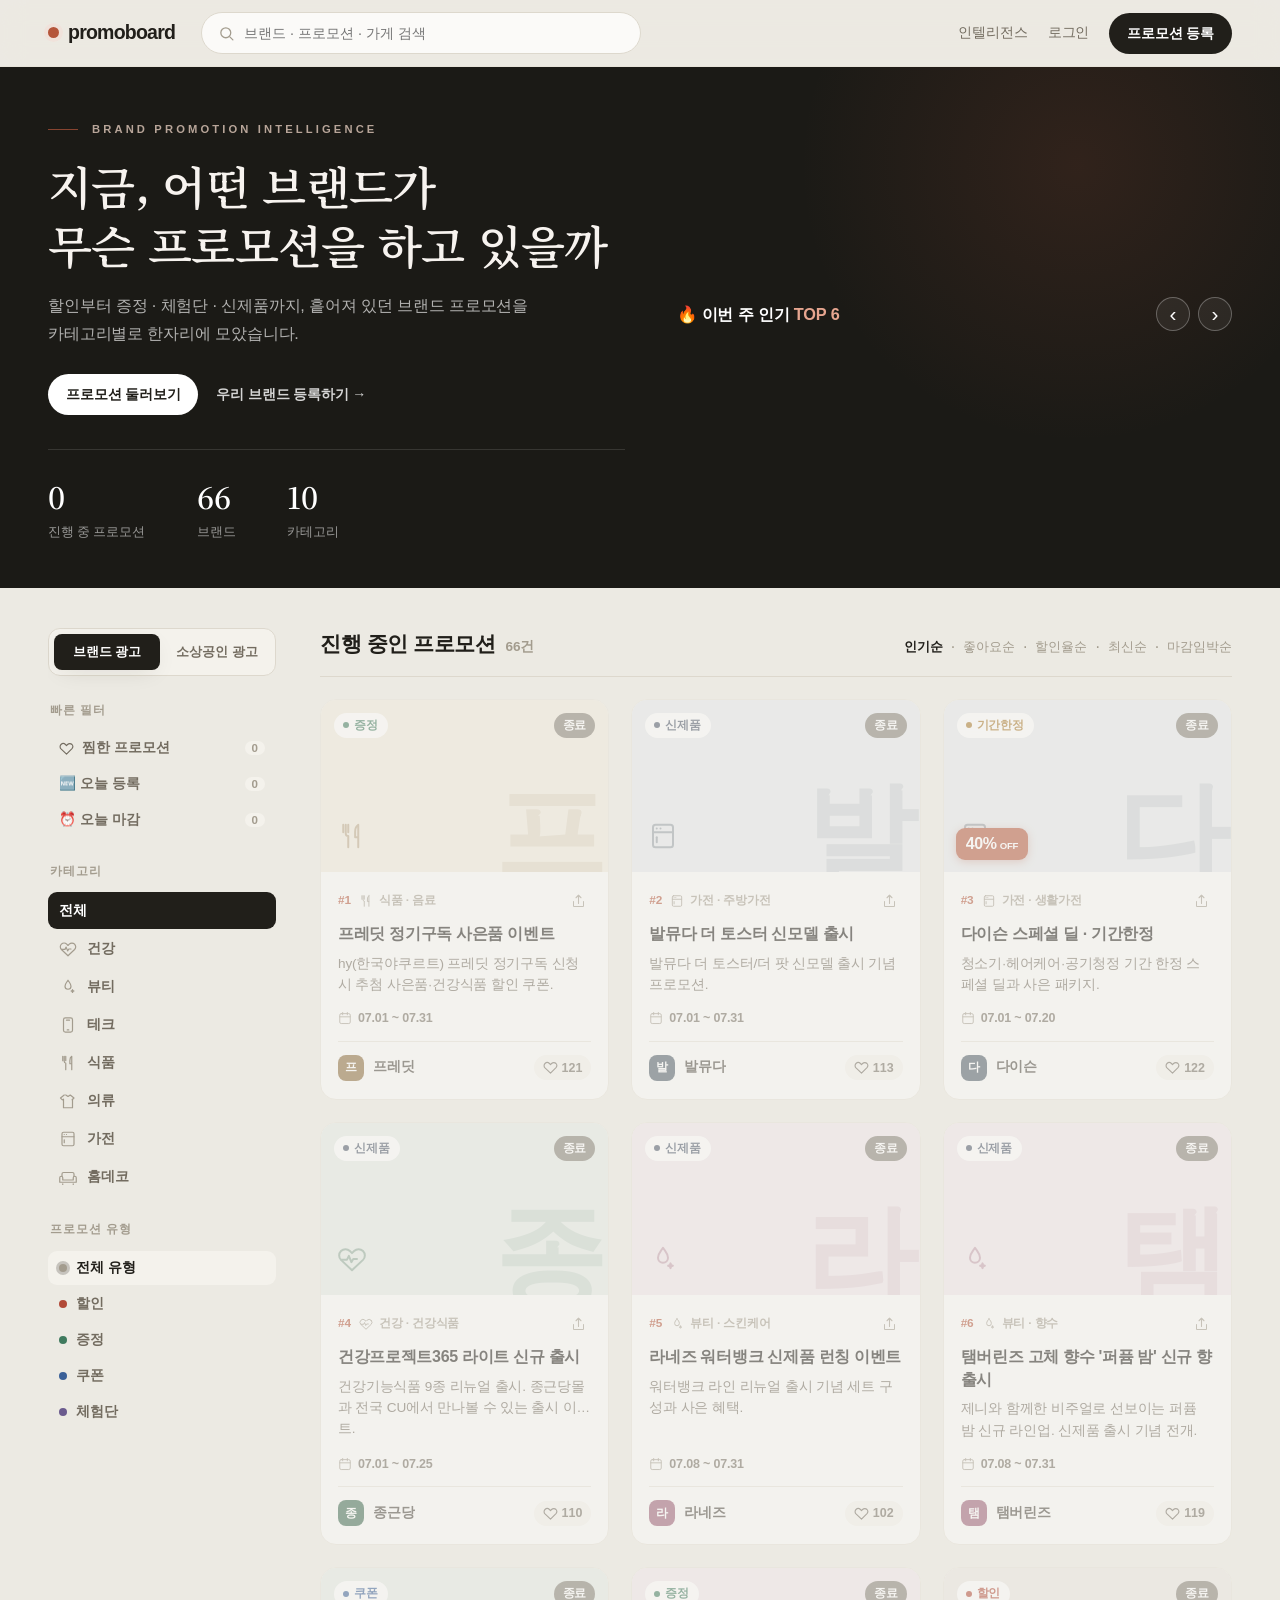
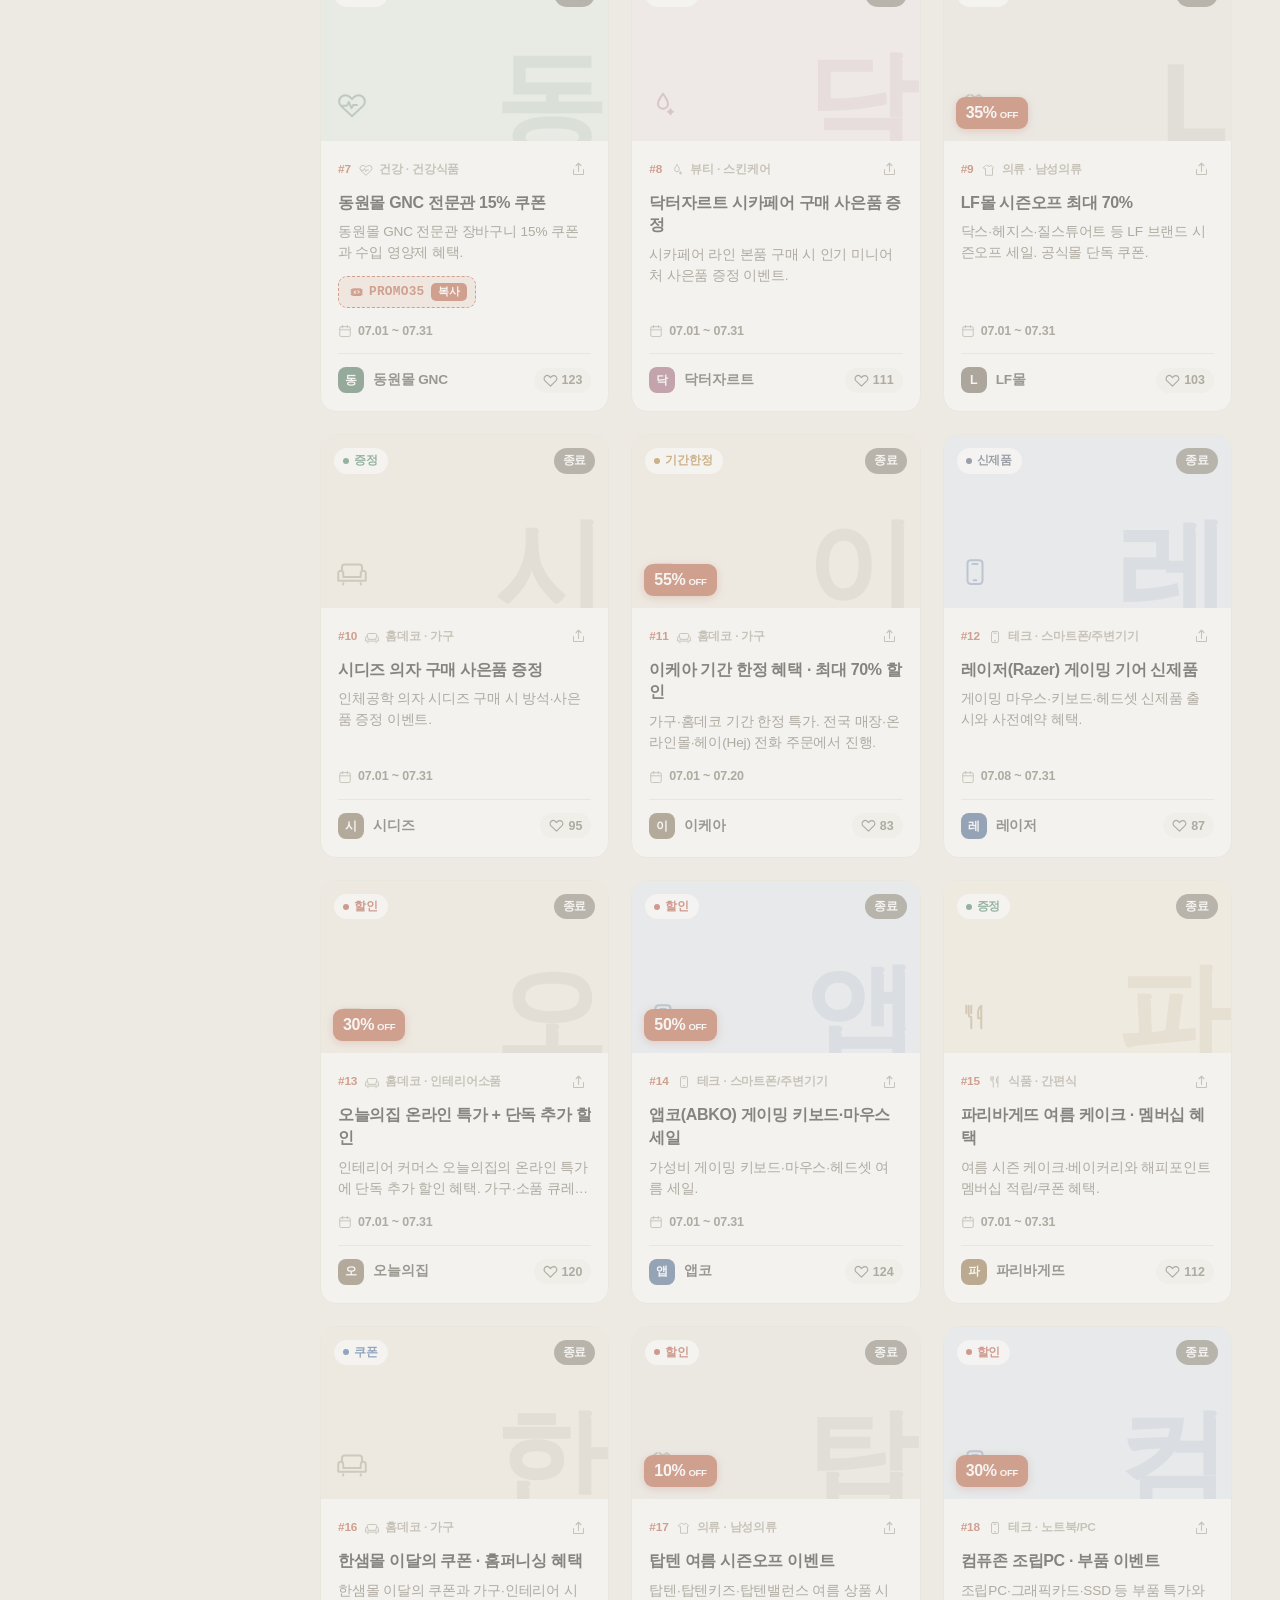
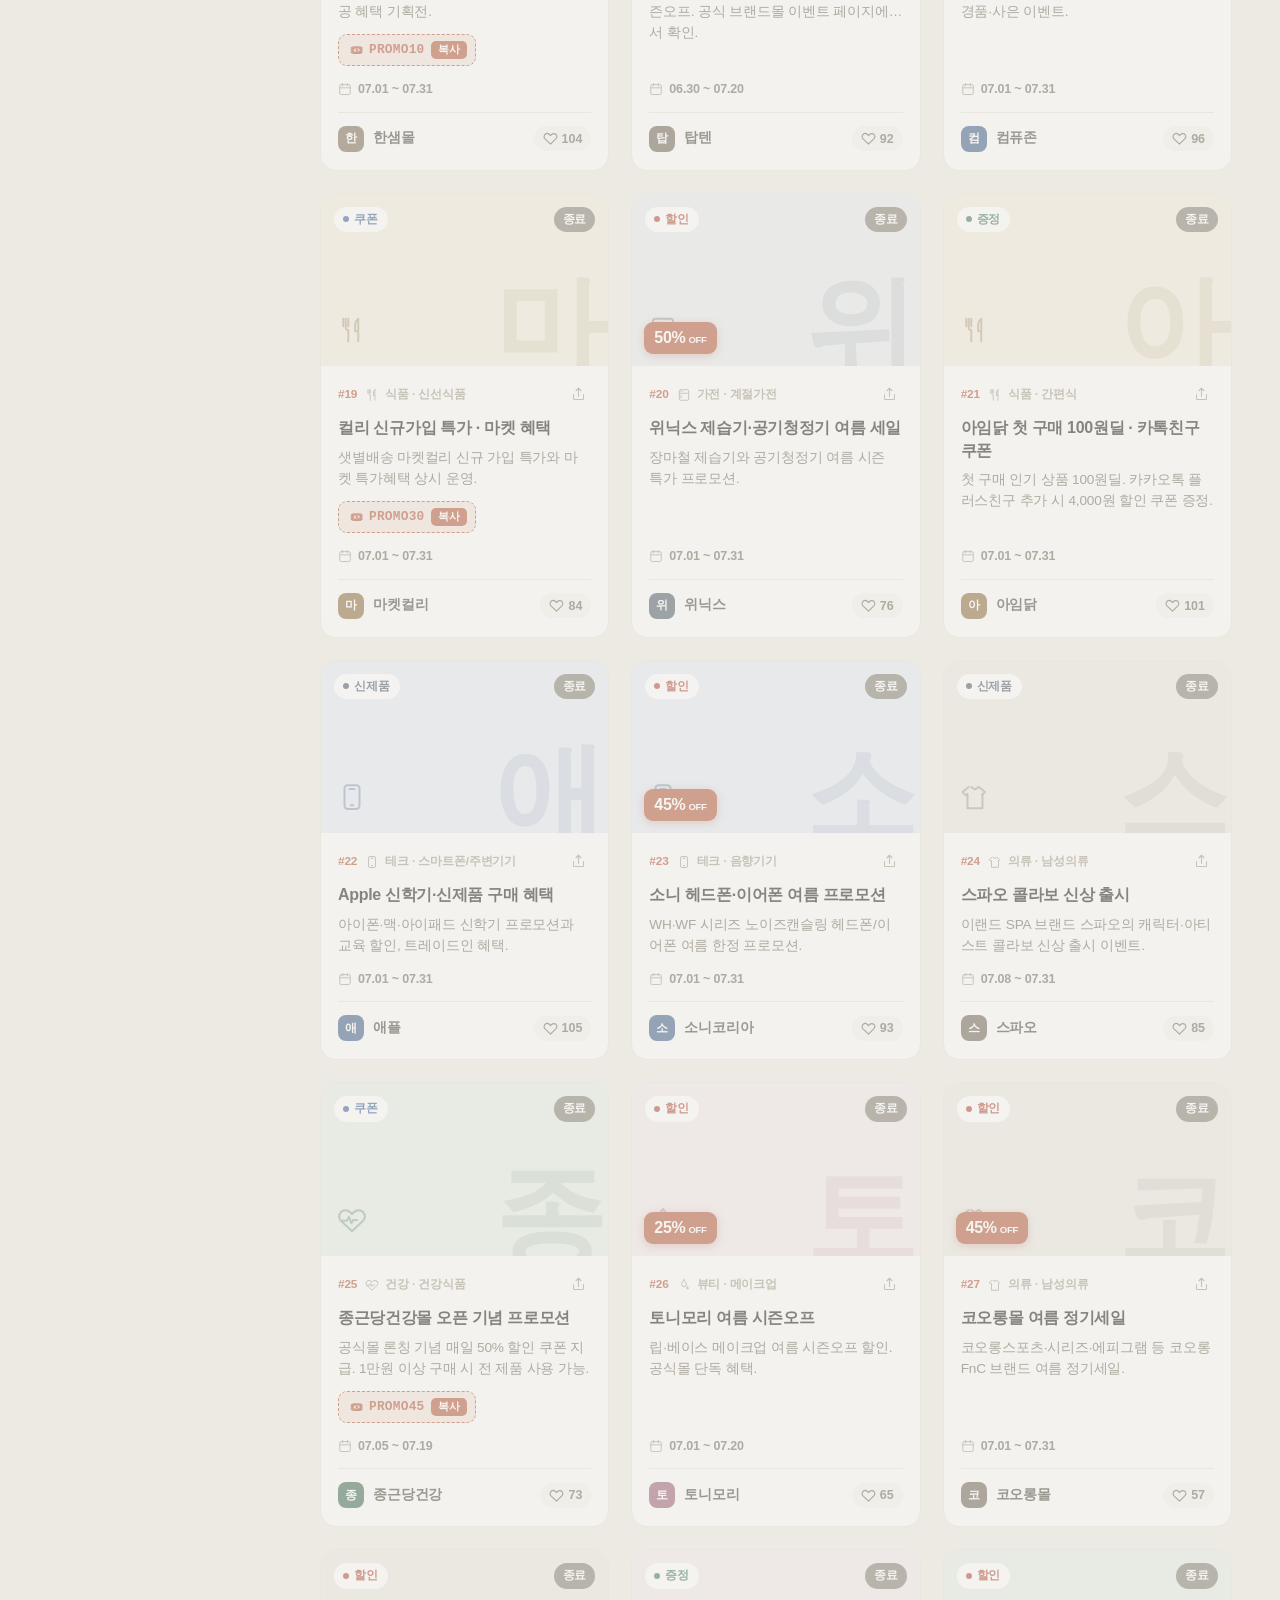
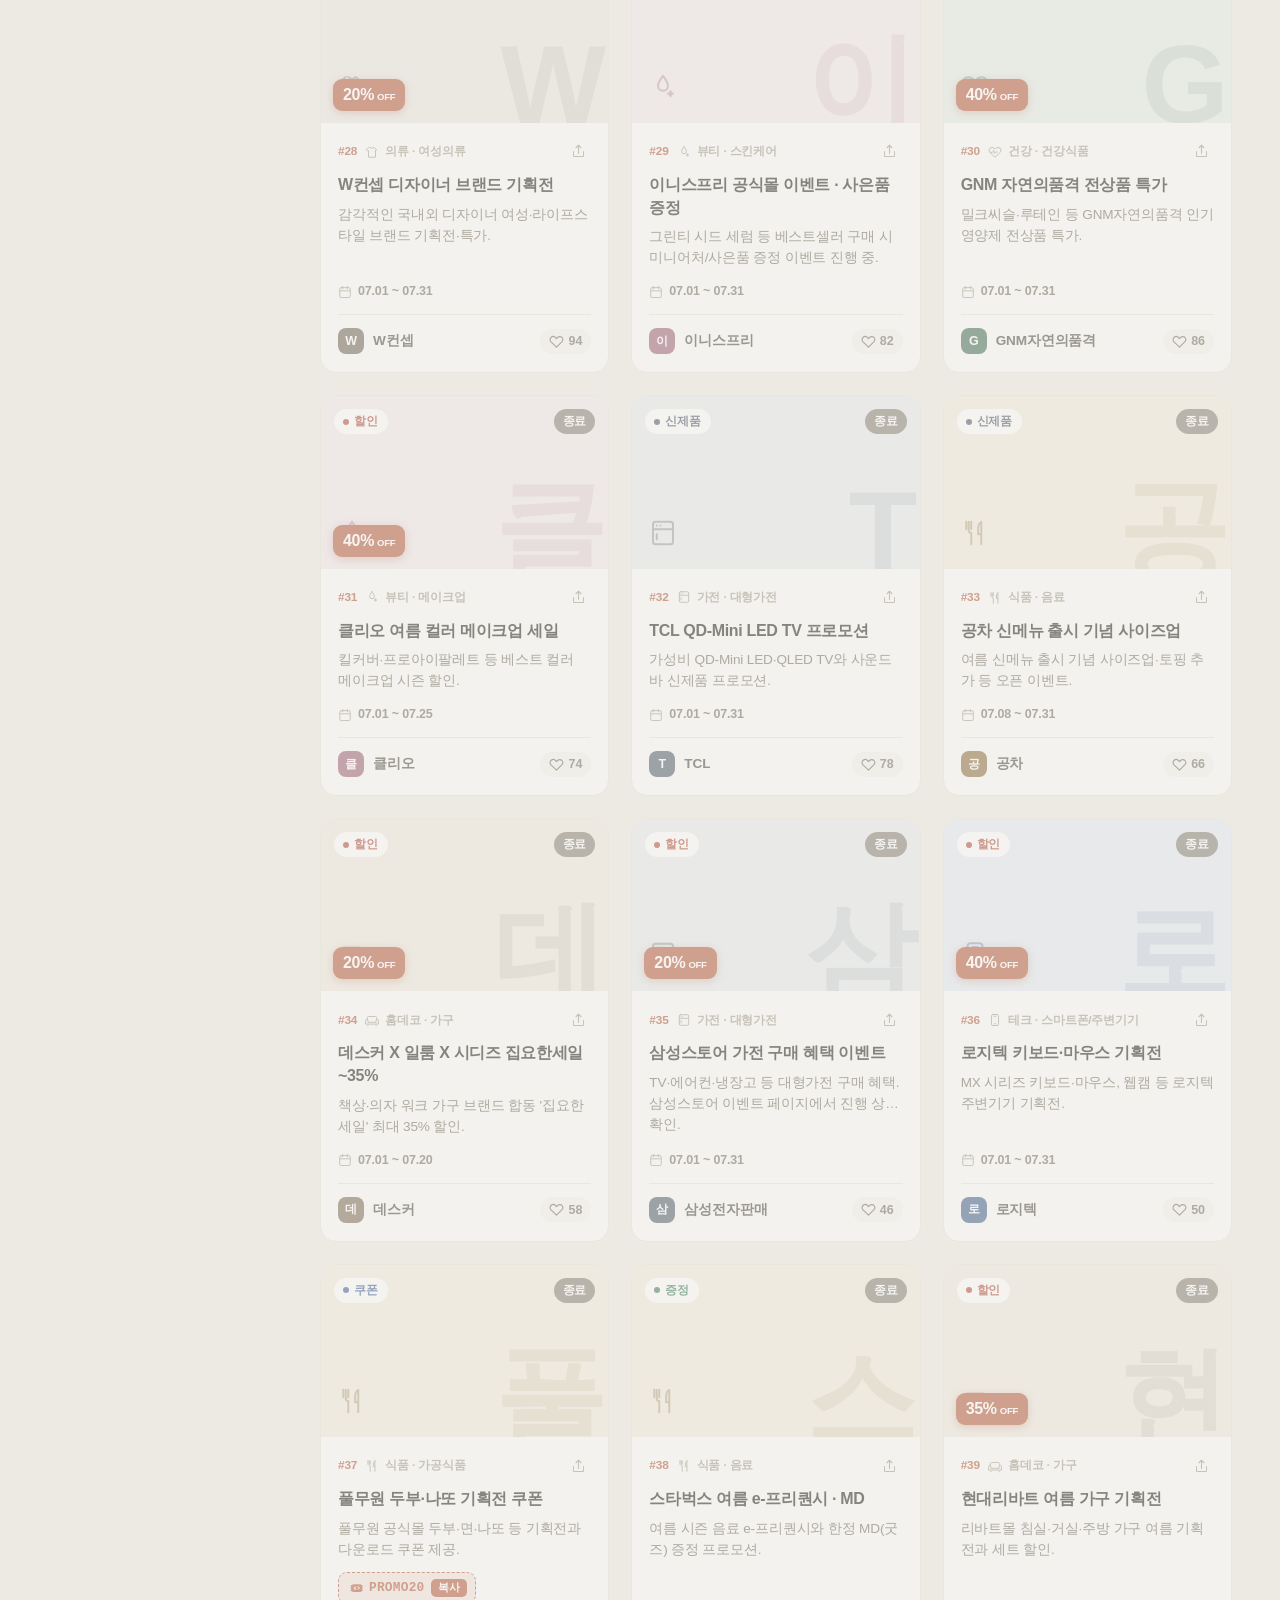
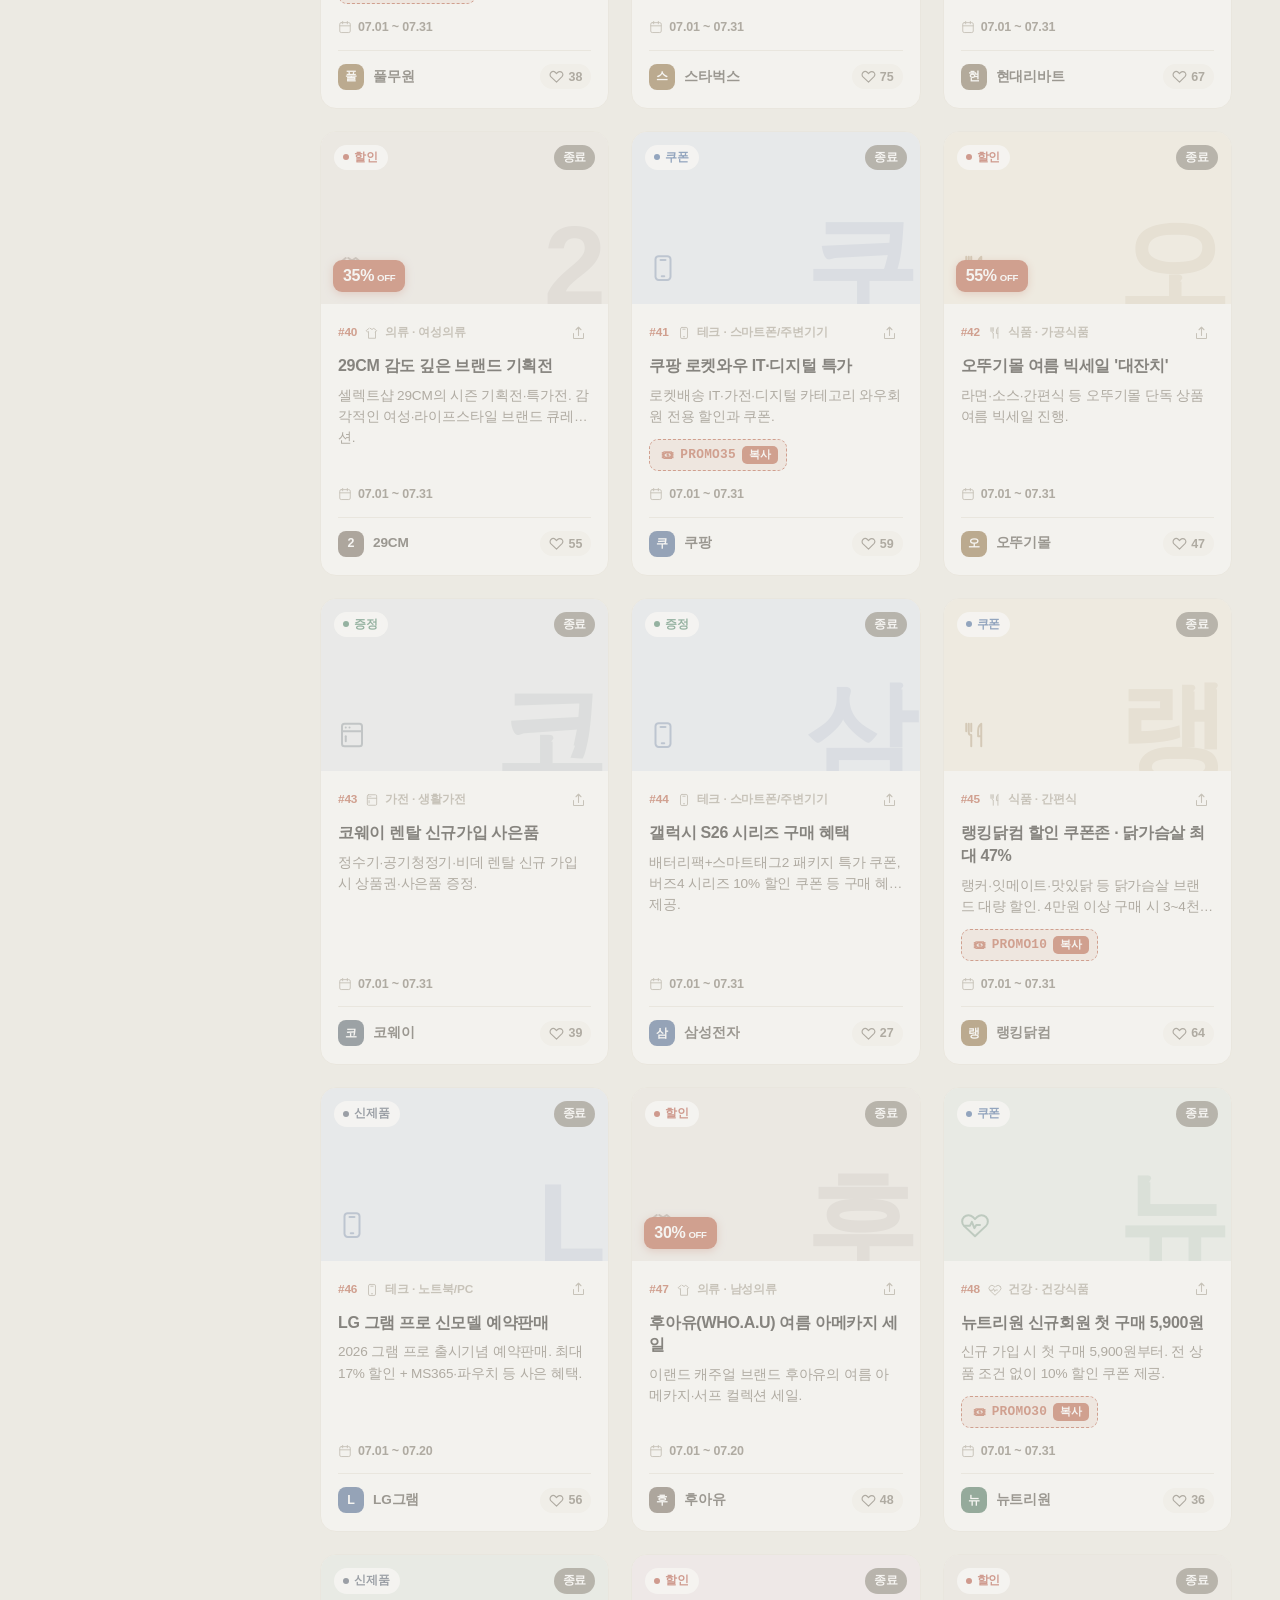
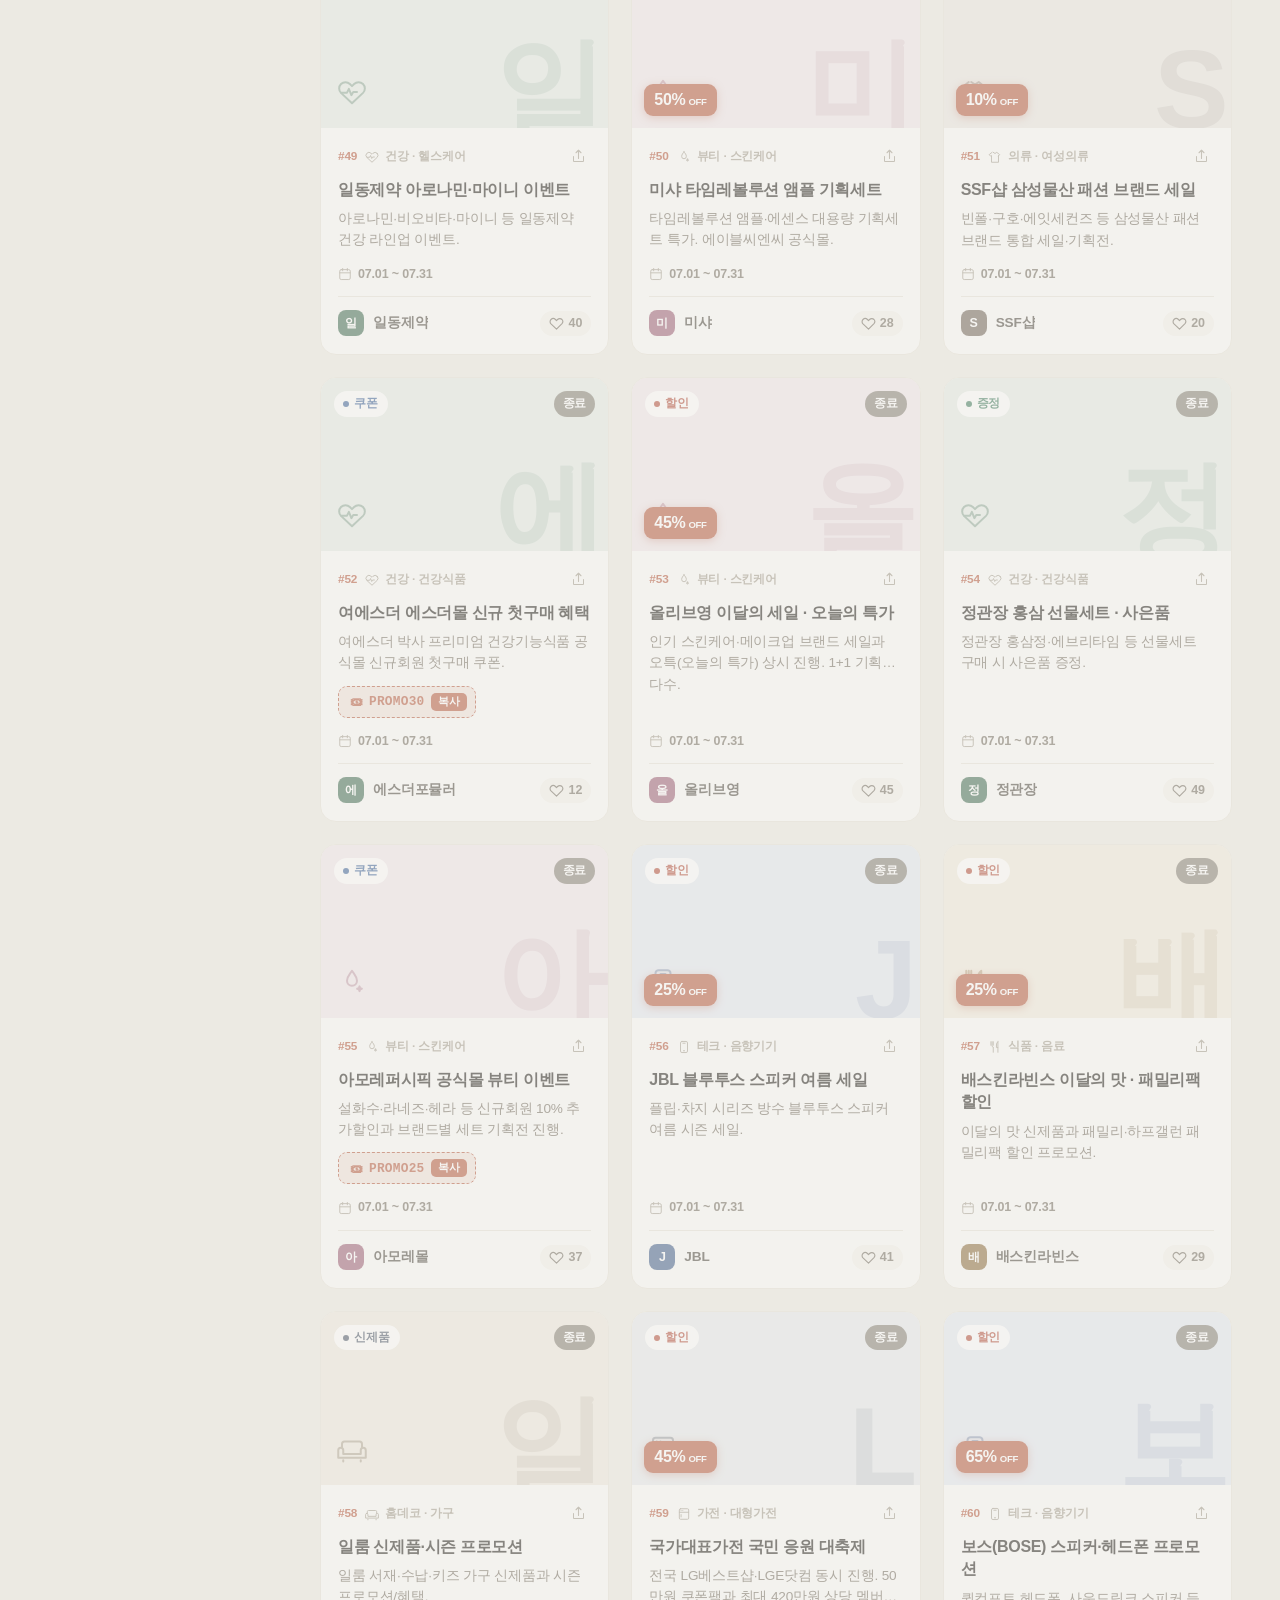
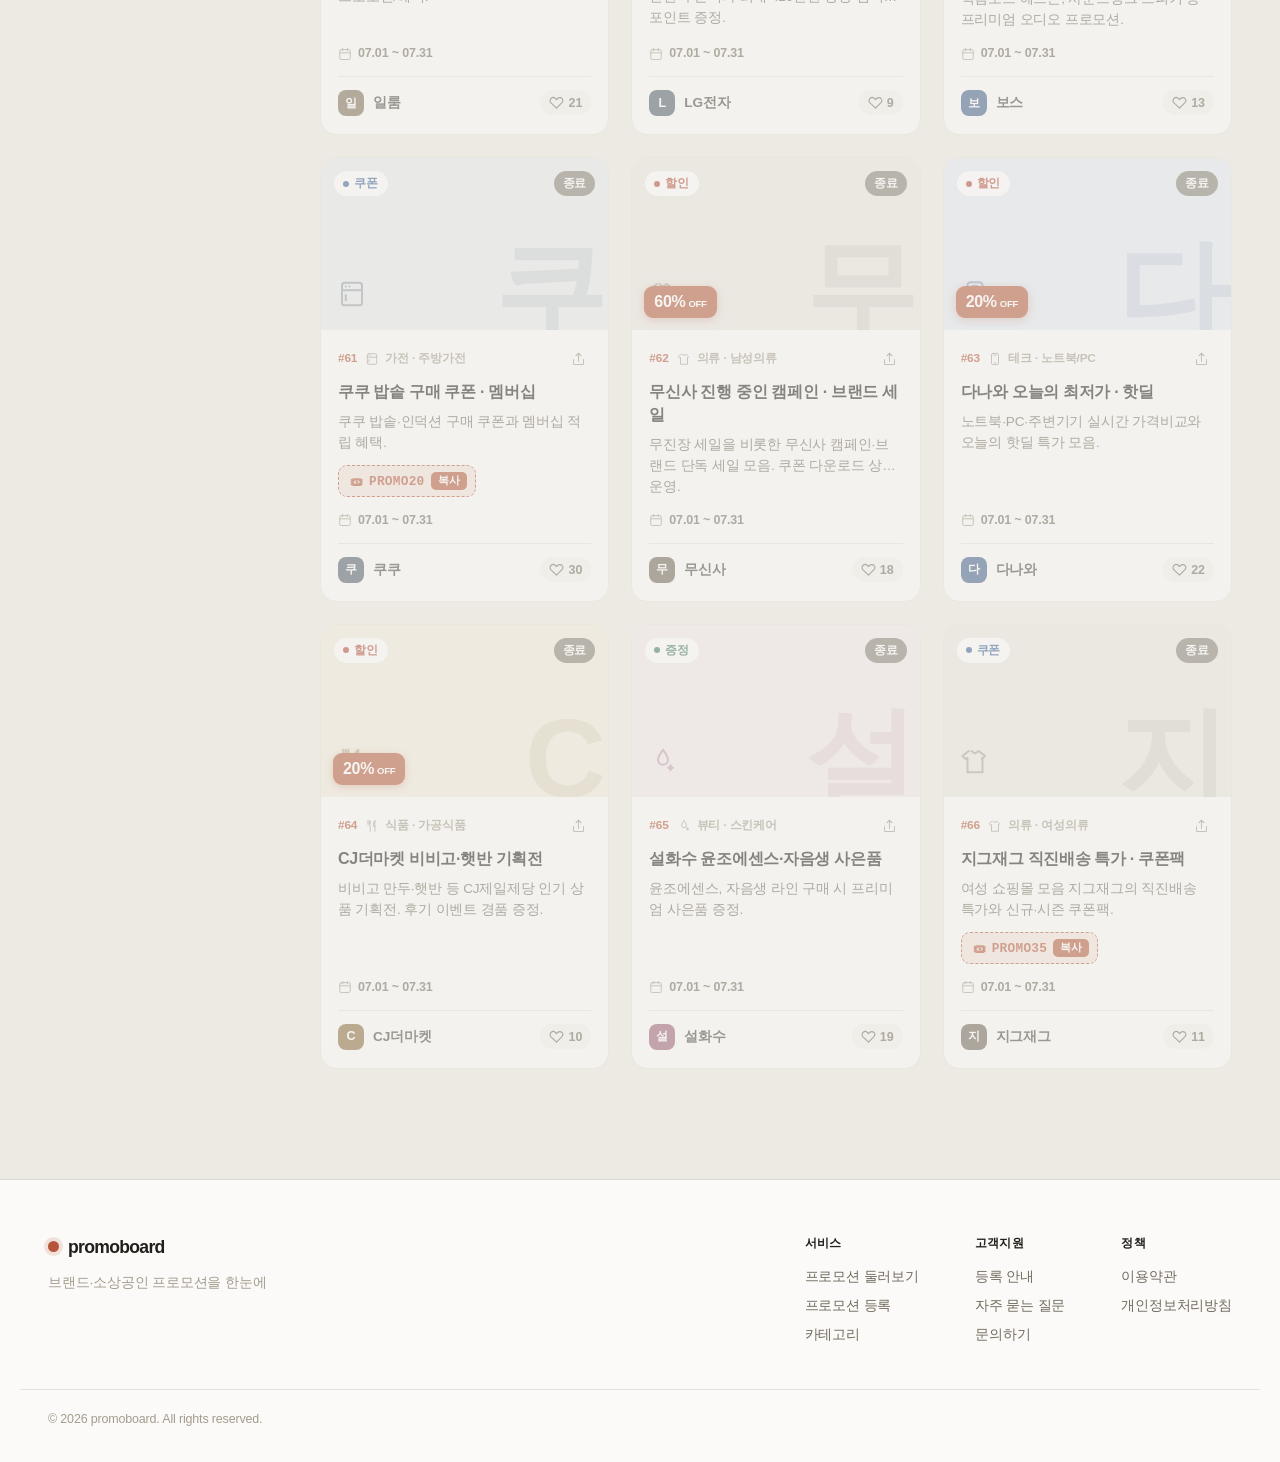
==== index.html @ 12b7cf53 "프로모보드 초기 커밋 + Cloudflare Pages Functions(AI 분석) 연동 Co-Authored-By: Claude Opus 4.8 <noreply@anthropi" ====
<!DOCTYPE html>
<html lang="ko">
<head>
  <meta charset="UTF-8" />
  <meta name="viewport" content="width=device-width, initial-scale=1.0" />
  <title>프로모보드 · 브랜드 프로모션 모아보기</title>
  <meta name="description" content="어느 브랜드가 지금 어떤 프로모션을 하는지 한눈에" />
  <link rel="preconnect" href="https://cdn.jsdelivr.net" />
  <link rel="preconnect" href="https://fonts.googleapis.com" />
  <link rel="preconnect" href="https://fonts.gstatic.com" crossorigin />
  <link
    rel="stylesheet"
    href="https://cdn.jsdelivr.net/gh/orioncactus/pretendard@v1.3.9/dist/web/static/pretendard.min.css"
  />
  <link
    rel="stylesheet"
    href="https://fonts.googleapis.com/css2?family=Noto+Serif+KR:wght@500;600;700&display=swap"
  />
  <link rel="stylesheet" href="css/style.css" />
</head>
<body>
  <!-- ===== 상단 헤더 ===== -->
  <header class="header">
    <div class="header__inner">
      <a href="#" class="logo">
        <span class="logo__dot"></span>promoboard
      </a>

      <div class="search">
        <svg viewBox="0 0 24 24" width="17" height="17" fill="none" stroke="currentColor" stroke-width="1.8" stroke-linecap="round">
          <circle cx="11" cy="11" r="7"></circle><path d="m21 21-4.3-4.3"></path>
        </svg>
        <input type="text" id="searchInput" placeholder="브랜드 · 프로모션 · 가게 검색" />
      </div>

      <nav class="header__nav">
        <a href="report.html" class="header__link">인텔리전스</a>
        <a href="#" class="header__link">로그인</a>
        <a href="register.html" class="btn btn--primary">프로모션 등록</a>
      </nav>
    </div>
  </header>

  <main>
    <!-- ===== 히어로 (딥 잉크 패널) ===== -->
    <section class="hero">
      <div class="hero__inner">
        <div class="hero__text">
          <span class="hero__eyebrow">Brand Promotion Intelligence</span>
          <h1 class="hero__title">지금, 어떤 브랜드가<br />무슨 프로모션을 하고 있을까</h1>
          <p class="hero__sub">할인부터 증정 · 체험단 · 신제품까지, 흩어져 있던 브랜드 프로모션을<br class="hero__br" />카테고리별로 한자리에 모았습니다.</p>
          <div class="hero__actions">
            <a href="#browse" class="btn btn--light">프로모션 둘러보기</a>
            <a href="register.html" class="btn btn--ghost">우리 브랜드 등록하기 →</a>
          </div>
          <div class="hero__stats">
            <div><strong id="statTotal">0</strong><span>진행 중 프로모션</span></div>
            <div><strong id="statBrand">0</strong><span>브랜드</span></div>
            <div><strong id="statCat">10</strong><span>카테고리</span></div>
          </div>
        </div>

        <!-- 인기 TOP 캐러셀 (히어로 내부) -->
        <div class="hero__feature" aria-label="이번 주 인기 프로모션">
          <div class="hero__feature-head">
            <h2 class="hero__feature-title">🔥 이번 주 인기 <span>TOP 6</span></h2>
            <div class="hotroll__nav">
              <button class="hotroll__arrow" id="hotPrev" aria-label="이전">&lsaquo;</button>
              <button class="hotroll__arrow" id="hotNext" aria-label="다음">&rsaquo;</button>
            </div>
          </div>
          <div class="hotroll__viewport" id="hotViewport">
            <div class="hotroll__track" id="hotTrack"><!-- JS 렌더 --></div>
          </div>
          <div class="hotroll__dots" id="hotDots"><!-- JS 렌더 --></div>
        </div>
      </div>
    </section>

    <div class="wrap" id="browse">
      <!-- ===== 좌측 사이드바 (스크롤 고정) ===== -->
      <aside class="sidebar">
        <!-- 광고 유형 세그먼트 -->
        <div class="segment" id="segment">
          <button class="segment__btn is-active" data-type="brand">브랜드 광고</button>
          <button class="segment__btn" data-type="local">소상공인 광고</button>
        </div>

        <!-- 빠른 필터 -->
        <div class="side">
          <span class="side__label">빠른 필터</span>
          <div class="quicks" id="quickbar"><!-- JS 렌더 --></div>
        </div>

        <!-- 카테고리 (대분류 + 인라인 중분류) -->
        <div class="side">
          <span class="side__label">카테고리</span>
          <nav class="nav" id="navbar"><!-- JS 렌더 --></nav>
        </div>

        <!-- 프로모션 유형 -->
        <div class="side">
          <span class="side__label">프로모션 유형</span>
          <div class="ptypes" id="typebar"><!-- JS 렌더 --></div>
        </div>
      </aside>

      <!-- ===== 콘텐츠 (프로모션만) ===== -->
      <div class="content">
        <div class="listhead">
          <h2 class="listhead__title" id="listTitle">진행 중인 프로모션</h2>
          <span class="listhead__count" id="listCount"></span>
          <div class="sort" id="sortWrap">
            <button class="sort__btn is-active" data-sort="popular">인기순</button>
            <span class="sort__sep">·</span>
            <button class="sort__btn" data-sort="likes">좋아요순</button>
            <span class="sort__sep">·</span>
            <button class="sort__btn" data-sort="discount">할인율순</button>
            <span class="sort__sep">·</span>
            <button class="sort__btn" data-sort="latest">최신순</button>
            <span class="sort__sep">·</span>
            <button class="sort__btn" data-sort="ending">마감임박순</button>
          </div>
        </div>

        <section class="grid" id="grid"><!-- JS 렌더 --></section>

        <div class="empty" id="empty" hidden>
          <p>해당 조건에 진행 중인 프로모션이 아직 없어요.</p>
          <a href="#" class="btn btn--outline">우리 브랜드 프로모션 등록하기</a>
        </div>
      </div>
    </div>
  </main>

  <!-- ===== 푸터 ===== -->
  <footer class="footer">
    <div class="footer__inner">
      <div class="footer__brand">
        <div class="logo logo--footer"><span class="logo__dot"></span>promoboard</div>
        <p class="footer__desc">브랜드·소상공인 프로모션을 한눈에</p>
      </div>
      <div class="footer__cols">
        <div class="footer__col">
          <h4>서비스</h4>
          <a href="#">프로모션 둘러보기</a>
          <a href="#">프로모션 등록</a>
          <a href="#">카테고리</a>
        </div>
        <div class="footer__col">
          <h4>고객지원</h4>
          <a href="#">등록 안내</a>
          <a href="#">자주 묻는 질문</a>
          <a href="#">문의하기</a>
        </div>
        <div class="footer__col">
          <h4>정책</h4>
          <a href="#">이용약관</a>
          <a href="#">개인정보처리방침</a>
        </div>
      </div>
    </div>
    <div class="footer__copy">© 2026 promoboard. All rights reserved.</div>
  </footer>

  <!-- 토스트 -->
  <div class="toast" id="toast" hidden></div>

  <script src="js/icons.js"></script>
  <script src="data/categories.js"></script>
  <script src="data/promotions.js"></script>
  <script src="js/main.js"></script>
</body>
</html>
---- css/style.css ----
/* =====================================================
   PromoBoard · 디자인 시스템
   무드: 따뜻한 그레이지 뉴트럴 + 딥 잉크 + 뮤트 톤 액센트
   ===================================================== */
:root {
  --canvas: #eceae3;        /* 전체 배경 (순백 X, 따뜻한 그레이지) */
  --surface: #fbfaf8;       /* 카드 표면 */
  --surface-2: #f4f2ec;     /* 옅은 표면 */
  --dark: #1b1a16;          /* 히어로/다크 패널 */
  --ink: #211f1a;           /* 본문 텍스트 */
  --ink-2: #4a463e;         /* 보조 헤딩 */
  --muted: #736c60;         /* 보조 텍스트 */
  --faint: #a39c8e;         /* 흐린 텍스트 */
  --line: #ddd8cd;          /* 경계선 */
  --line-2: #e7e3d9;        /* 옅은 경계선 */
  --accent: #b5563b;        /* 액센트 (뮤트 테라코타) */
  --accent-soft: #f0e2db;
  --radius: 16px;
  --radius-sm: 10px;
  --header-h: 66px;
  --shadow: 0 6px 24px -8px rgba(40, 34, 22, 0.14);
  --shadow-lg: 0 18px 48px -14px rgba(40, 34, 22, 0.22);
  font-size: 16px;
}

* { margin: 0; padding: 0; box-sizing: border-box; }

body {
  font-family: "Pretendard Variable", Pretendard, -apple-system,
    BlinkMacSystemFont, "Segoe UI", "Malgun Gothic", sans-serif;
  color: var(--ink);
  background: var(--canvas);
  line-height: 1.5;
  letter-spacing: -0.01em;
  -webkit-font-smoothing: antialiased;
  text-rendering: optimizeLegibility;
}
a { text-decoration: none; color: inherit; }
button { font-family: inherit; cursor: pointer; border: none; background: none; color: inherit; }
.ic { flex-shrink: 0; }

/* ================= 버튼 ================= */
.btn {
  display: inline-flex;
  align-items: center;
  justify-content: center;
  gap: 6px;
  padding: 10px 18px;
  border-radius: 999px;
  font-size: 0.875rem;
  font-weight: 600;
  transition: all 0.18s ease;
  white-space: nowrap;
}
.btn--primary { background: var(--ink); color: #fff; }
.btn--primary:hover { background: #000; transform: translateY(-1px); }
.btn--light { background: #fff; color: var(--ink); }
.btn--light:hover { background: #f0efec; }
.btn--ghost { color: rgba(255, 255, 255, 0.82); padding-left: 4px; padding-right: 4px; }
.btn--ghost:hover { color: #fff; }
.btn--outline { border: 1.5px solid var(--ink); color: var(--ink); background: transparent; }
.btn--outline:hover { background: var(--ink); color: #fff; }

/* ================= 헤더 ================= */
.header {
  position: sticky;
  top: 0;
  z-index: 100;
  background: rgba(236, 234, 227, 0.82);
  backdrop-filter: saturate(180%) blur(12px);
  border-bottom: 1px solid var(--line-2);
}
.header__inner {
  max-width: 1240px;
  margin: 0 auto;
  height: var(--header-h);
  padding: 0 28px;
  display: flex;
  align-items: center;
  gap: 26px;
}
.logo {
  display: flex;
  align-items: center;
  gap: 9px;
  font-size: 1.22rem;
  font-weight: 800;
  letter-spacing: -0.04em;
  flex-shrink: 0;
}
.logo__dot {
  width: 11px;
  height: 11px;
  border-radius: 50%;
  background: var(--accent);
  box-shadow: 0 0 0 4px var(--accent-soft);
}
.search {
  flex: 1;
  max-width: 440px;
  display: flex;
  align-items: center;
  gap: 9px;
  background: var(--surface);
  border: 1px solid var(--line);
  border-radius: 999px;
  padding: 0 16px;
  height: 42px;
  color: var(--faint);
  transition: all 0.18s;
}
.search:focus-within { border-color: var(--ink); color: var(--ink-2); }
.search input {
  flex: 1;
  border: none;
  outline: none;
  background: none;
  font-size: 0.9rem;
  color: var(--ink);
}
.header__nav { display: flex; align-items: center; gap: 20px; margin-left: auto; }
.header__link { font-size: 0.9rem; font-weight: 500; color: var(--muted); }
.header__link:hover { color: var(--ink); }

/* ================= 히어로 (다크 패널) ================= */
.hero {
  background: var(--dark);
  color: #fff;
  position: relative;
  overflow: hidden;
}
.hero::before {
  content: "";
  position: absolute;
  top: -35%;
  right: -6%;
  width: 560px;
  height: 560px;
  border-radius: 50%;
  background: radial-gradient(circle, rgba(181, 86, 59, 0.14), transparent 70%);
}
.hero__inner {
  max-width: 1240px;
  margin: 0 auto;
  padding: 46px 28px 46px;
  position: relative;
  display: grid;
  grid-template-columns: 1.02fr 0.98fr;
  gap: 52px;
  align-items: center;
}
.hero__feature { position: relative; min-width: 0; }
.hero__feature-head { display: flex; align-items: center; justify-content: space-between; margin-bottom: 13px; }
.hero__feature-title { font-size: 1.02rem; font-weight: 800; color: #fff; letter-spacing: -0.01em; }
.hero__feature-title span { color: #e6a58f; }
.hero__eyebrow {
  display: inline-flex;
  align-items: center;
  gap: 14px;
  font-size: 0.7rem;
  font-weight: 600;
  letter-spacing: 0.28em;
  text-transform: uppercase;
  color: #b8a599;
  margin-bottom: 18px;
}
.hero__eyebrow::before {
  content: "";
  width: 30px;
  height: 1px;
  background: rgba(181, 86, 59, 0.7);
}
.hero__title {
  font-family: "Noto Serif KR", "Nanum Myeongjo", serif;
  font-size: 2.85rem;
  font-weight: 600;
  line-height: 1.3;
  letter-spacing: -0.015em;
  color: #f7f3ef;
}
.hero__sub {
  margin: 18px 0 26px;
  font-size: 1.02rem;
  line-height: 1.7;
  color: rgba(255, 255, 255, 0.66);
  max-width: 560px;
}
.hero__actions { display: flex; align-items: center; gap: 14px; }
.hero__stats {
  display: flex;
  gap: 52px;
  margin-top: 34px;
  padding-top: 24px;
  border-top: 1px solid rgba(255, 255, 255, 0.12);
}
.hero__stats strong {
  display: block;
  font-family: "Noto Serif KR", serif;
  font-size: 1.85rem;
  font-weight: 600;
  letter-spacing: -0.01em;
}
.hero__stats span { font-size: 0.82rem; color: rgba(255, 255, 255, 0.55); margin-top: 4px; display: block; }

/* ================= 컨테이너 (2단: 사이드바 + 콘텐츠) ================= */
.wrap {
  max-width: 1240px;
  margin: 0 auto;
  padding: 40px 28px 80px;
  display: grid;
  grid-template-columns: 232px 1fr;
  gap: 40px;
  align-items: start;
}

/* ================= 좌측 사이드바 (스크롤 고정) ================= */
.sidebar {
  position: sticky;
  top: calc(var(--header-h) + 22px);
  max-height: calc(100vh - var(--header-h) - 40px);
  overflow-y: auto;
  scrollbar-width: thin;
  padding-right: 4px;
}
.sidebar::-webkit-scrollbar { width: 5px; }
.sidebar::-webkit-scrollbar-thumb { background: var(--line); border-radius: 4px; }

.side { margin-top: 26px; }
.side__label {
  display: block;
  font-size: 0.72rem;
  font-weight: 700;
  letter-spacing: 0.08em;
  color: var(--faint);
  text-transform: uppercase;
  margin-bottom: 12px;
  padding-left: 2px;
}

/* 세그먼트 (브랜드 / 소상공인) */
.segment {
  display: grid;
  grid-template-columns: 1fr 1fr;
  gap: 4px;
  padding: 5px;
  background: var(--surface-2);
  border: 1px solid var(--line);
  border-radius: 12px;
}
.segment__btn {
  padding: 9px 6px;
  border-radius: 8px;
  font-size: 0.82rem;
  font-weight: 600;
  color: var(--muted);
  transition: all 0.2s ease;
}
.segment__btn:hover { color: var(--ink); }
.segment__btn.is-active { background: var(--ink); color: #fff; box-shadow: var(--shadow); }

/* 카테고리 세로 네비 */
.nav { display: flex; flex-direction: column; gap: 1px; }
.nav__item {
  display: flex;
  align-items: center;
  gap: 10px;
  width: 100%;
  padding: 9px 11px;
  border-radius: 9px;
  font-size: 0.9rem;
  font-weight: 600;
  color: var(--muted);
  transition: all 0.15s;
}
.nav__item .ic { color: var(--faint); transition: color 0.15s; }
.nav__item:hover { background: var(--surface-2); color: var(--ink); }
.nav__item:hover .ic { color: var(--ink-2); }
.nav__item.is-active { background: var(--ink); color: #fff; }
.nav__item.is-active .ic { color: #fff; }

/* 중분류 인라인 서브리스트 */
.nav__subs {
  display: flex;
  flex-direction: column;
  gap: 1px;
  margin: 3px 0 6px 15px;
  padding-left: 14px;
  border-left: 1.5px solid var(--line);
}
.subitem {
  text-align: left;
  padding: 6px 10px;
  border-radius: 7px;
  font-size: 0.82rem;
  font-weight: 500;
  color: var(--muted);
  transition: all 0.15s;
}
.subitem:hover { background: var(--surface-2); color: var(--ink); }
.subitem.is-active { color: var(--accent); font-weight: 700; }

/* 프로모션 유형 세로 리스트 */
.ptypes { display: flex; flex-direction: column; gap: 2px; }
.typechip {
  --tc: var(--ink);
  display: flex;
  align-items: center;
  gap: 9px;
  width: 100%;
  text-align: left;
  padding: 8px 11px;
  border-radius: 9px;
  font-size: 0.85rem;
  font-weight: 600;
  color: var(--muted);
  transition: all 0.15s;
}
.typechip::before {
  content: "";
  width: 8px;
  height: 8px;
  border-radius: 50%;
  background: var(--tc);
  flex-shrink: 0;
}
.typechip[data-ptype="all"]::before { background: var(--faint); }
.typechip:hover { background: var(--surface-2); color: var(--ink); }
.typechip.is-active { background: var(--surface-2); color: var(--ink); font-weight: 700; }
.typechip.is-active::before { box-shadow: 0 0 0 3px color-mix(in srgb, var(--tc) 22%, transparent); }

/* ================= 콘텐츠 헤더 ================= */
.content { min-width: 0; }
.listhead {
  display: flex;
  align-items: baseline;
  gap: 10px;
  margin-bottom: 22px;
  padding-bottom: 16px;
  border-bottom: 1px solid var(--line);
}
.listhead__title { font-size: 1.32rem; font-weight: 800; letter-spacing: -0.02em; }
.listhead__count { font-size: 0.85rem; color: var(--faint); font-weight: 600; }
.sort { display: flex; align-items: center; gap: 8px; margin-left: auto; }
.sort__sep { color: var(--faint); }
.sort__btn { font-size: 0.82rem; font-weight: 500; color: var(--faint); }
.sort__btn:hover { color: var(--ink-2); }
.sort__btn.is-active { color: var(--ink); font-weight: 700; }

/* ================= 카드 그리드 ================= */
.grid {
  display: grid;
  grid-template-columns: repeat(auto-fill, minmax(240px, 1fr));
  gap: 22px;
}
.card {
  background: var(--surface);
  border: 1px solid var(--line-2);
  border-radius: var(--radius);
  overflow: hidden;
  display: flex;
  flex-direction: column;
  transition: transform 0.2s ease, box-shadow 0.2s ease, border-color 0.2s ease;
}
.card:hover {
  transform: translateY(-3px);
  box-shadow: var(--shadow-lg);
  border-color: var(--line);
}
.card.is-ended { opacity: 0.5; }

/* 썸네일: 카테고리 톤 배경 + 브랜드 모노그램 */
.card__thumb {
  --tint: #eee;
  --tink: #555;
  aspect-ratio: 5 / 3;
  position: relative;
  background: var(--tint);
  overflow: hidden;
}
.card__mono {
  position: absolute;
  right: 8px;
  bottom: -18px;
  font-size: 7rem;
  font-weight: 800;
  line-height: 1;
  color: var(--tink);
  opacity: 0.16;
  letter-spacing: -0.05em;
  user-select: none;
}
/* 실제 브랜드 이미지 (모노그램 위, 배지 아래)
   배너·로고가 섞여 있어 contain으로 잘림 없이 표시, 배경은 카테고리 톤 */
.card__img {
  position: absolute;
  inset: 0;
  width: 100%;
  height: 100%;
  object-fit: contain;
  padding: 14px;
  z-index: 1;
  background: var(--tint);
}
.card__watermark {
  position: absolute;
  left: 16px;
  bottom: 14px;
  color: var(--tink);
  opacity: 0.5;
}
/* 프로모션 유형 배지 (좌상단) */
.card__ptype {
  position: absolute;
  top: 13px;
  left: 13px;
  z-index: 2;
  display: inline-flex;
  align-items: center;
  gap: 5px;
  background: rgba(255, 255, 255, 0.9);
  backdrop-filter: blur(4px);
  color: var(--pc);
  font-size: 0.72rem;
  font-weight: 700;
  padding: 4px 10px 4px 9px;
  border-radius: 999px;
}
.card__ptype::before {
  content: "";
  width: 6px;
  height: 6px;
  border-radius: 50%;
  background: var(--pc);
}
/* D-day (우상단) */
.card__dday {
  position: absolute;
  top: 13px;
  right: 13px;
  z-index: 2;
  font-size: 0.72rem;
  font-weight: 700;
  padding: 4px 9px;
  border-radius: 999px;
  background: rgba(27, 26, 22, 0.82);
  color: #fff;
  backdrop-filter: blur(4px);
}
.card__dday.is-urgent { background: var(--accent); }
.card__dday.is-ended { background: rgba(115, 108, 96, 0.85); }
.card__dday.is-upcoming { background: rgba(27, 26, 22, 0.5); }

/* 본문 */
.card__body { padding: 16px 17px 18px; display: flex; flex-direction: column; flex: 1; }
.card__eyebrow {
  display: flex;
  align-items: center;
  justify-content: space-between;
  gap: 6px;
  font-size: 0.74rem;
  font-weight: 600;
  color: var(--faint);
  margin-bottom: 9px;
}
.card__cat { display: flex; align-items: center; gap: 6px; min-width: 0; overflow: hidden; white-space: nowrap; }
.card__eyebrow .ic { color: var(--faint); flex-shrink: 0; }
/* 카드 공유·URL복사 버튼 (눈썹 오른쪽) */
.card__share {
  flex-shrink: 0;
  display: inline-flex;
  align-items: center;
  justify-content: center;
  width: 26px;
  height: 26px;
  border-radius: 8px;
  color: var(--faint);
  transition: all 0.15s;
}
.card__share:hover { color: var(--accent); background: var(--accent-soft); }
.card__title {
  font-size: 1rem;
  font-weight: 700;
  color: var(--ink);
  line-height: 1.42;
  letter-spacing: -0.02em;
  display: -webkit-box;
  -webkit-line-clamp: 2;
  -webkit-box-orient: vertical;
  overflow: hidden;
}
.card__desc {
  margin-top: 7px;
  font-size: 0.85rem;
  color: var(--muted);
  line-height: 1.55;
  display: -webkit-box;
  -webkit-line-clamp: 2;
  -webkit-box-orient: vertical;
  overflow: hidden;
  flex: 1;
}
.card__period {
  display: flex;
  align-items: center;
  gap: 6px;
  margin-top: 14px;
  font-size: 0.78rem;
  font-weight: 600;
  color: var(--muted);
}
.card__period .ic { color: var(--faint); }
.card__footer {
  display: flex;
  align-items: center;
  gap: 9px;
  margin-top: 13px;
  padding-top: 13px;
  border-top: 1px solid var(--line-2);
}
.card__brand { min-width: 0; overflow: hidden; text-overflow: ellipsis; white-space: nowrap; }
/* 좋아요(하트) 버튼 */
.card__like {
  margin-left: auto;
  display: inline-flex;
  align-items: center;
  gap: 4px;
  padding: 5px 9px;
  border-radius: 999px;
  font-size: 0.78rem;
  font-weight: 700;
  color: var(--muted);
  background: var(--surface-2);
  transition: all 0.15s;
  flex-shrink: 0;
}
.card__like:hover { color: var(--accent); }
.card__like.is-liked { color: #fff; background: var(--accent); }
/* 랭킹 번호 · 내 등록 배지 */
.card__rank { color: var(--accent); font-weight: 800; margin-right: 2px; }
.card__mine {
  margin-left: 4px;
  font-size: 0.66rem;
  font-weight: 700;
  color: var(--accent);
  background: var(--accent-soft);
  padding: 1px 6px;
  border-radius: 5px;
}
/* 할인율 배지 (썸네일 좌하단) */
.card__discount {
  position: absolute;
  left: 12px;
  bottom: 12px;
  z-index: 2;
  display: inline-flex;
  align-items: baseline;
  gap: 3px;
  background: var(--accent);
  color: #fff;
  font-size: 1rem;
  font-weight: 800;
  letter-spacing: -0.02em;
  padding: 4px 10px;
  border-radius: 9px;
  box-shadow: 0 2px 8px rgba(181, 86, 59, 0.4);
}
.card__discount b { font-size: 0.6rem; font-weight: 700; }
/* 쿠폰코드 복사 */
.card__code {
  align-self: flex-start;
  display: inline-flex;
  align-items: center;
  gap: 6px;
  margin-top: 12px;
  padding: 6px 8px 6px 11px;
  border: 1px dashed var(--accent);
  border-radius: 9px;
  background: var(--accent-soft);
  color: var(--accent);
  font-size: 0.8rem;
  font-weight: 700;
}
.card__code span { font-family: ui-monospace, SFMono-Regular, Menlo, monospace; letter-spacing: 0.02em; }
.card__code b { font-size: 0.68rem; font-weight: 700; background: var(--accent); color: #fff; padding: 2px 7px; border-radius: 5px; }
.card__code:hover { background: #f0d5ca; }

/* ================= 인기 TOP 캐러셀 (히어로 내부) ================= */
.hotroll__nav { display: flex; gap: 8px; }
.hotroll__arrow {
  width: 34px; height: 34px; border-radius: 50%;
  border: 1px solid rgba(255, 255, 255, 0.28); background: rgba(255, 255, 255, 0.06);
  font-size: 1.3rem; line-height: 1; color: #fff;
  display: flex; align-items: center; justify-content: center; transition: all 0.15s;
}
.hotroll__arrow:hover { background: #fff; color: var(--ink); border-color: #fff; }
.hotroll__viewport { overflow: hidden; border-radius: 16px; cursor: grab; touch-action: pan-y; box-shadow: 0 12px 34px -10px rgba(0, 0, 0, 0.55); }
.hotroll__viewport:active { cursor: grabbing; }
.hotroll__track { display: flex; transition: transform 0.4s cubic-bezier(0.2, 0.8, 0.3, 1); }
.hotslide {
  flex: 0 0 100%; height: 240px; position: relative;
  display: flex; align-items: flex-end;
  background-size: cover; background-position: center; background-color: #111;
  color: #fff; user-select: none;
}
.hot__inner { padding: 22px 24px; width: 100%; }
.hot__top { display: flex; align-items: center; gap: 10px; margin-bottom: 9px; }
.hot__rank { background: var(--accent); color: #fff; font-weight: 800; font-size: 0.74rem; padding: 3px 10px; border-radius: 999px; }
.hot__cat { display: inline-flex; align-items: center; gap: 5px; font-size: 0.8rem; font-weight: 600; color: rgba(255, 255, 255, 0.85); }
.hot__title { font-size: 1.3rem; font-weight: 800; letter-spacing: -0.02em; line-height: 1.3; max-width: 90%; }
.hot__brand { margin-top: 6px; font-size: 0.85rem; font-weight: 600; color: rgba(255, 255, 255, 0.8); }
.hot__meta { display: flex; align-items: center; gap: 7px; margin-top: 13px; flex-wrap: wrap; }
.hot__ptype { color: #fff; font-size: 0.7rem; font-weight: 700; padding: 3px 10px; border-radius: 999px; }
.hot__disc { background: #fff; color: var(--accent); font-weight: 800; font-size: 0.78rem; padding: 3px 10px; border-radius: 999px; }
.hot__dday { background: rgba(255, 255, 255, 0.2); color: #fff; font-size: 0.73rem; font-weight: 700; padding: 3px 10px; border-radius: 999px; }
.hot__dday.is-urgent { background: var(--accent); }
.hot__likes { display: inline-flex; align-items: center; gap: 4px; margin-left: auto; font-size: 0.8rem; font-weight: 700; color: rgba(255, 255, 255, 0.92); }
.hotroll__dots { display: flex; justify-content: center; gap: 7px; margin-top: 13px; }
.hotdot { width: 8px; height: 8px; border-radius: 50%; background: rgba(255, 255, 255, 0.3); transition: all 0.2s; }
.hotdot.is-active { background: #fff; width: 22px; border-radius: 999px; }
.card__avatar {
  position: relative;
  width: 26px;
  height: 26px;
  border-radius: 8px;
  overflow: hidden;
  display: flex;
  align-items: center;
  justify-content: center;
  font-size: 0.78rem;
  font-weight: 700;
  color: #fff;
  flex-shrink: 0;
}
.card__avatar b { font-weight: 700; } /* 파비콘 로드 실패 시 보이는 이니셜 */
.card__avatar img {
  position: absolute;
  inset: 0;
  width: 100%;
  height: 100%;
  object-fit: contain;
  background: #fff;
  padding: 3px;
}
.card__brand { font-size: 0.85rem; font-weight: 700; color: var(--ink-2); }

/* ================= 빈 상태 ================= */
.empty { text-align: center; padding: 90px 20px; color: var(--faint); }
.empty p { margin-bottom: 20px; font-size: 0.95rem; }

/* ================= 푸터 ================= */
.footer { background: var(--surface); border-top: 1px solid var(--line); margin-top: 30px; }
.footer__inner {
  max-width: 1240px;
  margin: 0 auto;
  padding: 54px 28px 34px;
  display: flex;
  justify-content: space-between;
  gap: 40px;
  flex-wrap: wrap;
}
.footer__brand { max-width: 280px; }
.logo--footer { font-size: 1.1rem; margin-bottom: 12px; }
.footer__desc { font-size: 0.85rem; color: var(--faint); line-height: 1.6; }
.footer__cols { display: flex; gap: 56px; flex-wrap: wrap; }
.footer__col h4 { font-size: 0.78rem; font-weight: 700; color: var(--ink); margin-bottom: 14px; letter-spacing: 0.02em; }
.footer__col a { display: block; font-size: 0.85rem; color: var(--muted); margin-bottom: 9px; }
.footer__col a:hover { color: var(--accent); }
.footer__copy {
  max-width: 1240px;
  margin: 0 auto;
  padding: 20px 28px 34px;
  font-size: 0.78rem;
  color: var(--faint);
  border-top: 1px solid var(--line-2);
}

/* ================= 빠른 필터 ================= */
.quicks { display: flex; flex-direction: column; gap: 2px; }
.quick {
  display: flex;
  align-items: center;
  gap: 8px;
  width: 100%;
  text-align: left;
  padding: 8px 11px;
  border-radius: 9px;
  font-size: 0.85rem;
  font-weight: 600;
  color: var(--muted);
  transition: all 0.15s;
}
.quick .quick__label { flex: 1; }
.quick__count {
  font-size: 0.72rem;
  font-weight: 700;
  color: var(--faint);
  background: var(--surface-2);
  padding: 1px 7px;
  border-radius: 999px;
}
.quick:hover { background: var(--surface-2); color: var(--ink); }
.quick.is-active { background: var(--ink); color: #fff; }
.quick.is-active .quick__count { background: rgba(255, 255, 255, 0.2); color: #fff; }
.quick--heart.is-active { background: var(--accent); }

/* ================= 공통 soft 버튼 ================= */
.btn--soft { background: var(--surface-2); color: var(--ink-2); }
.btn--soft:hover { background: var(--line-2); }

/* ================= 토스트 ================= */
.toast {
  position: fixed; left: 50%; bottom: 34px; transform: translate(-50%, 12px); z-index: 300;
  background: var(--ink); color: #fff; font-size: 0.88rem; font-weight: 600;
  padding: 12px 20px; border-radius: 999px; box-shadow: var(--shadow-lg);
  opacity: 0; transition: opacity 0.28s, transform 0.28s;
}
.toast.is-show { opacity: 1; transform: translate(-50%, 0); }

/* ================= 등록 폼 ================= */
.reg { max-width: 760px; margin: 0 auto; padding: 44px 24px 80px; }
.reg__head { margin-bottom: 30px; }
.reg__eyebrow { font-size: 0.7rem; font-weight: 700; letter-spacing: 0.24em; color: var(--accent); }
.reg__title { font-family: "Noto Serif KR", serif; font-size: 2rem; font-weight: 600; margin: 10px 0 12px; }
.reg__sub { font-size: 0.95rem; color: var(--muted); line-height: 1.6; }
.reg__sub b { color: var(--ink); }

.fs { background: var(--surface); border: 1px solid var(--line-2); border-radius: 16px; padding: 24px 24px 8px; margin-bottom: 18px; }
.fs__title { font-size: 1.05rem; font-weight: 800; margin-bottom: 18px; letter-spacing: -0.01em; }

.field { margin-bottom: 18px; }
.field__label { display: block; font-size: 0.85rem; font-weight: 700; color: var(--ink-2); margin-bottom: 7px; }
.field__label i { color: var(--accent); font-style: normal; }
.field__opt { font-weight: 500; color: var(--faint); font-size: 0.78rem; }
.field__hint { display: block; font-weight: 500; font-size: 0.76rem; color: var(--faint); margin-top: 3px; }
.grid2 { display: grid; grid-template-columns: 1fr 1fr; gap: 16px; }

.field input, .field select, .field textarea {
  width: 100%;
  font-family: inherit;
  font-size: 0.92rem;
  color: var(--ink);
  background: var(--canvas);
  border: 1px solid var(--line);
  border-radius: 10px;
  padding: 11px 13px;
  transition: border 0.15s, background 0.15s;
}
.field input:focus, .field select:focus, .field textarea:focus {
  outline: none; border-color: var(--ink); background: #fff;
}
.field textarea { resize: vertical; line-height: 1.6; }
.field--review { background: var(--accent-soft); border-radius: 12px; padding: 14px; margin: 4px 0 14px; }

.seg2 { display: inline-flex; gap: 4px; padding: 4px; background: var(--surface-2); border: 1px solid var(--line); border-radius: 12px; }
.seg2__opt { padding: 9px 22px; border-radius: 9px; font-size: 0.88rem; font-weight: 600; color: var(--muted); cursor: pointer; transition: all 0.15s; }
.seg2__opt input { display: none; }
.seg2__opt.is-active { background: var(--ink); color: #fff; }

.agree { display: flex; gap: 10px; align-items: flex-start; font-size: 0.88rem; line-height: 1.55; color: var(--ink-2); cursor: pointer; }
.agree input { width: 18px; height: 18px; margin-top: 2px; flex-shrink: 0; accent-color: var(--accent); }
.agree b { color: var(--ink); }
.agree i { color: var(--accent); font-style: normal; }

.reg__actions { display: flex; gap: 12px; margin-top: 8px; }
.reg__actions .btn { flex: 1; }
.reg__err { margin-top: 14px; color: #b24a38; font-weight: 600; font-size: 0.9rem; text-align: center; }

/* AI 자동 등록 (STEP 1) */
.ai-card { background: var(--dark); color: #fff; border-radius: 20px; padding: 40px 34px; position: relative; overflow: hidden; }
.ai-card::before { content: ""; position: absolute; top: -40%; right: -10%; width: 380px; height: 380px; border-radius: 50%; background: radial-gradient(circle, rgba(181,86,59,0.28), transparent 70%); }
.ai-badge { position: relative; display: inline-block; font-size: 0.72rem; font-weight: 700; letter-spacing: 0.1em; color: #f0d9cf; background: rgba(181,86,59,0.28); padding: 5px 12px; border-radius: 999px; }
.ai-title { position: relative; font-size: 1.5rem; font-weight: 800; letter-spacing: -0.02em; margin: 16px 0 10px; line-height: 1.35; }
.ai-lead { position: relative; font-size: 0.95rem; line-height: 1.65; color: rgba(255,255,255,0.72); margin-bottom: 22px; }
.ai-lead b { color: #fff; }
.ai-input { position: relative; display: flex; gap: 10px; }
.ai-input input { flex: 1; font-family: inherit; font-size: 0.95rem; color: var(--ink); background: #fff; border: none; border-radius: 12px; padding: 14px 16px; }
.ai-input input:focus { outline: 2px solid var(--accent); }
.ai-input .btn { flex-shrink: 0; }
.ai-progress { position: relative; margin-top: 20px; display: flex; flex-direction: column; gap: 10px; }
.ai-pstep { display: flex; align-items: center; gap: 10px; font-size: 0.9rem; font-weight: 600; color: rgba(255,255,255,0.5); transition: color 0.2s; }
.ai-pstep .ai-dot { width: 16px; height: 16px; border-radius: 50%; border: 2px solid rgba(255,255,255,0.3); flex-shrink: 0; position: relative; }
.ai-pstep.is-active { color: #fff; }
.ai-pstep.is-active .ai-dot { border-color: #fff; border-top-color: transparent; animation: spin 0.7s linear infinite; }
.ai-pstep.is-done { color: #8fce9f; }
.ai-pstep.is-done .ai-dot { border-color: #3f7a5e; background: #3f7a5e; }
.ai-pstep.is-done .ai-dot::after { content: "✓"; position: absolute; inset: 0; display: flex; align-items: center; justify-content: center; font-size: 10px; color: #fff; }
@keyframes spin { to { transform: rotate(360deg); } }
.ai-skip { position: relative; display: block; margin: 22px 0 0; font-size: 0.85rem; font-weight: 600; color: rgba(255,255,255,0.7); text-decoration: underline; text-underline-offset: 3px; }
.ai-skip:hover { color: #fff; }
.ai-note { position: relative; margin-top: 16px; font-size: 0.76rem; color: rgba(255,255,255,0.4); line-height: 1.5; }

/* STEP 2 검토 배너 */
.reg-review { display: flex; align-items: center; justify-content: space-between; gap: 12px; flex-wrap: wrap; background: var(--accent-soft); border: 1px solid #e6c9bd; border-radius: 12px; padding: 14px 18px; margin-bottom: 18px; font-size: 0.9rem; font-weight: 600; color: #7a3b28; }
.reg-review b { color: #b24a38; }
.reg-review button { font-size: 0.82rem; font-weight: 700; color: var(--accent); text-decoration: underline; text-underline-offset: 3px; }

.reg__done { text-align: center; background: var(--surface); border: 1px solid var(--line-2); border-radius: 16px; padding: 54px 24px; }
.reg__done-mark { width: 64px; height: 64px; margin: 0 auto 20px; border-radius: 50%; background: var(--accent); color: #fff; font-size: 2rem; display: flex; align-items: center; justify-content: center; }
.reg__done h2 { font-size: 1.4rem; font-weight: 800; margin-bottom: 10px; }
.reg__done p { color: var(--muted); margin-bottom: 24px; }

/* ================= 인텔리전스 리포트 ================= */
.rep-hero { background: var(--dark); color: #fff; }
.rep-hero__inner { max-width: 1160px; margin: 0 auto; padding: 46px 28px 40px; }
.rep-hero__eyebrow { font-size: 0.7rem; font-weight: 700; letter-spacing: 0.2em; text-transform: uppercase; color: #b8a599; }
.rep-hero__title { font-family: "Noto Serif KR", serif; font-size: 2.2rem; font-weight: 600; margin: 12px 0 10px; }
.rep-hero__sub { font-size: 0.9rem; color: rgba(255, 255, 255, 0.62); }

.rep { max-width: 1160px; margin: 0 auto; padding: 30px 28px 70px; }
.rep-kpis { display: grid; grid-template-columns: repeat(6, 1fr); gap: 14px; margin-bottom: 26px; }
.rep-kpi { background: var(--surface); border: 1px solid var(--line-2); border-radius: 14px; padding: 20px 16px; text-align: center; }
.rep-kpi strong { display: block; font-family: "Noto Serif KR", serif; font-size: 1.7rem; font-weight: 600; color: var(--ink); letter-spacing: -0.01em; }
.rep-kpi span { display: block; margin-top: 6px; font-size: 0.76rem; font-weight: 600; color: var(--muted); }

.rep-grid { display: grid; grid-template-columns: 1fr 1fr; gap: 20px; margin-bottom: 20px; }
.rep-card { background: var(--surface); border: 1px solid var(--line-2); border-radius: 16px; padding: 24px 24px 26px; }
.rep-card--wide { margin-bottom: 20px; }
.rep-card__title { font-size: 1.05rem; font-weight: 800; letter-spacing: -0.01em; }
.rep-card__desc { font-size: 0.82rem; color: var(--faint); margin: 4px 0 20px; }
.rep-empty { color: var(--faint); font-size: 0.88rem; }

/* 막대 차트 */
.bars { display: flex; flex-direction: column; gap: 12px; }
.bar { display: grid; grid-template-columns: 72px 1fr 46px; align-items: center; gap: 12px; }
.bar__label { font-size: 0.83rem; font-weight: 700; color: var(--ink-2); }
.bar__track { height: 12px; background: var(--surface-2); border-radius: 999px; overflow: hidden; }
.bar__fill { display: block; height: 100%; border-radius: 999px; transition: width 0.6s cubic-bezier(0.2, 0.8, 0.3, 1); }
.bar__val { font-size: 0.82rem; font-weight: 700; color: var(--muted); text-align: right; }

/* 랭킹 리스트 */
.ranklist { display: flex; flex-direction: column; gap: 10px; }
.rankrow { display: grid; grid-template-columns: 24px 1fr 90px 52px; align-items: center; gap: 10px; }
.rankrow__no { width: 24px; height: 24px; border-radius: 7px; background: var(--surface-2); color: var(--muted); font-size: 0.78rem; font-weight: 800; display: flex; align-items: center; justify-content: center; }
.rankrow__no.is-top { background: var(--accent); color: #fff; }
.rankrow__name { font-size: 0.85rem; font-weight: 700; color: var(--ink); overflow: hidden; text-overflow: ellipsis; white-space: nowrap; }
.rankrow__bar { height: 8px; background: var(--surface-2); border-radius: 999px; overflow: hidden; }
.rankrow__bar span { display: block; height: 100%; background: var(--ink-2); border-radius: 999px; }
.rankrow__val { font-size: 0.78rem; font-weight: 700; color: var(--muted); text-align: right; }

/* 매트릭스 */
.matrix-wrap { overflow-x: auto; }
.matrix { width: 100%; border-collapse: collapse; font-size: 0.82rem; }
.matrix th { font-weight: 700; color: var(--muted); padding: 8px; text-align: center; font-size: 0.76rem; }
.matrix th.matrix__row { text-align: left; color: var(--ink); white-space: nowrap; }
.matrix td { text-align: center; padding: 10px 8px; border-radius: 7px; color: var(--faint); }
.matrix td.matrix__sum { font-weight: 800; color: var(--ink); background: var(--surface-2); }
.rep-note { font-size: 0.78rem; color: var(--faint); line-height: 1.6; margin-top: 24px; }

/* ================= 반응형 ================= */
@media (max-width: 1024px) {
  .hero__title { font-size: 2.5rem; }
  .hero__inner { grid-template-columns: 1fr; gap: 34px; }
  .hero__feature { max-width: 640px; }
  .rep-kpis { grid-template-columns: repeat(3, 1fr); }
  .rep-grid { grid-template-columns: 1fr; }
  .wrap { grid-template-columns: 200px 1fr; gap: 28px; }
}
/* 좁은 화면: 사이드바를 상단 고정 가로 바로 전환 */
@media (max-width: 760px) {
  .wrap { grid-template-columns: 1fr; gap: 0; padding: 0 0 60px; }
  .sidebar {
    position: sticky;
    top: var(--header-h);
    max-height: none;
    overflow: visible;
    z-index: 80;
    background: rgba(236, 234, 227, 0.9);
    backdrop-filter: saturate(180%) blur(12px);
    border-bottom: 1px solid var(--line);
    padding: 14px 20px;
    margin-bottom: 24px;
    display: flex;
    align-items: center;
    gap: 12px;
    overflow-x: auto;
    scrollbar-width: none;
  }
  .sidebar::-webkit-scrollbar { display: none; }
  .side { margin-top: 0; display: flex; align-items: center; gap: 8px; }
  .side__label { display: none; }
  .nav { flex-direction: row; }
  .nav__subs { display: none; }
  .ptypes { flex-direction: row; }
  .typechip { white-space: nowrap; }
  .content { padding: 0 20px; }
}
@media (max-width: 680px) {
  .search { display: none; }
  .hero__inner { padding: 60px 22px 54px; }
  .hero__title { font-size: 1.9rem; line-height: 1.42; }
  .hero__br { display: none; }
  .hero__stats { gap: 32px; }
  .grid { grid-template-columns: 1fr; gap: 16px; }
  .header__inner { padding: 0 18px; gap: 14px; }
  .grid2 { grid-template-columns: 1fr; gap: 0; }
  .hotslide { height: 240px; }
  .hot__title { max-width: 100%; font-size: 1.15rem; }
  .hot__inner { padding: 20px; }
  .rep { padding: 24px 18px 60px; }
  .rep-kpis { grid-template-columns: repeat(2, 1fr); }
  .rep-hero__title { font-size: 1.7rem; }
}
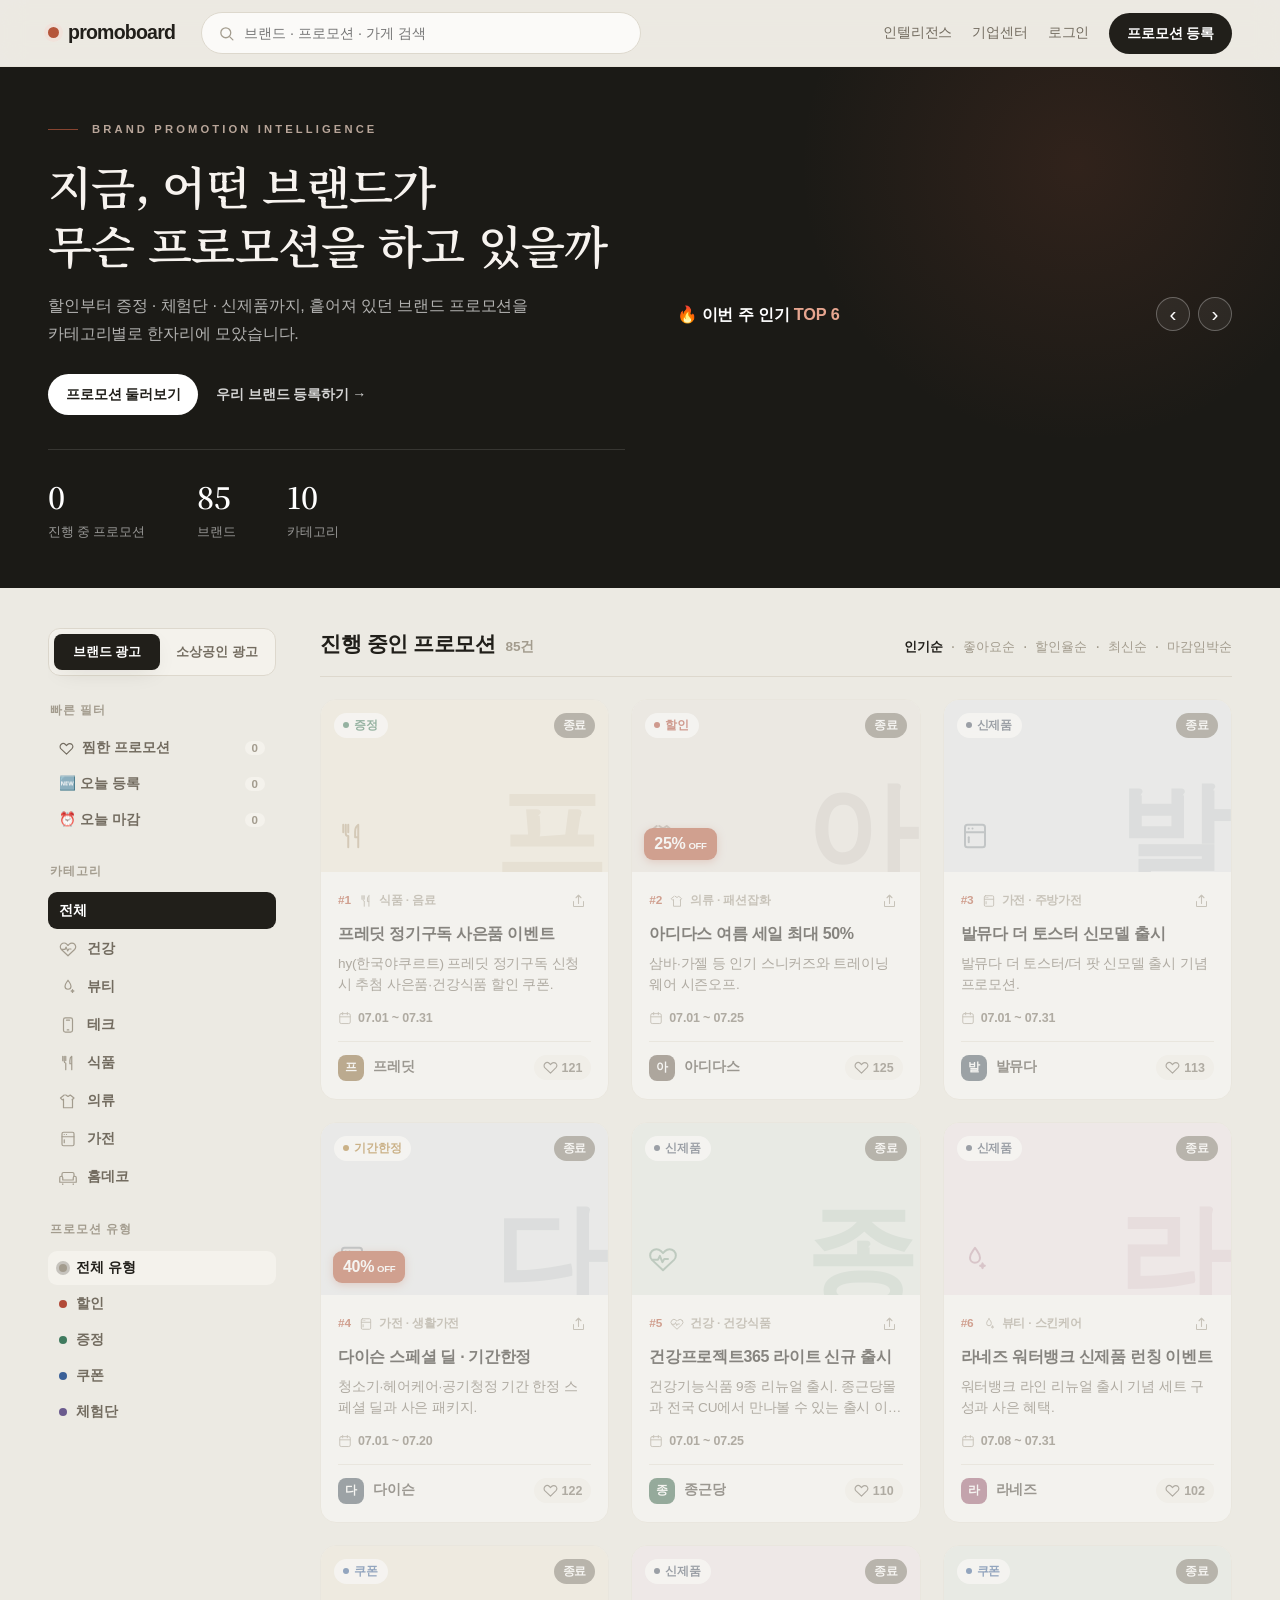
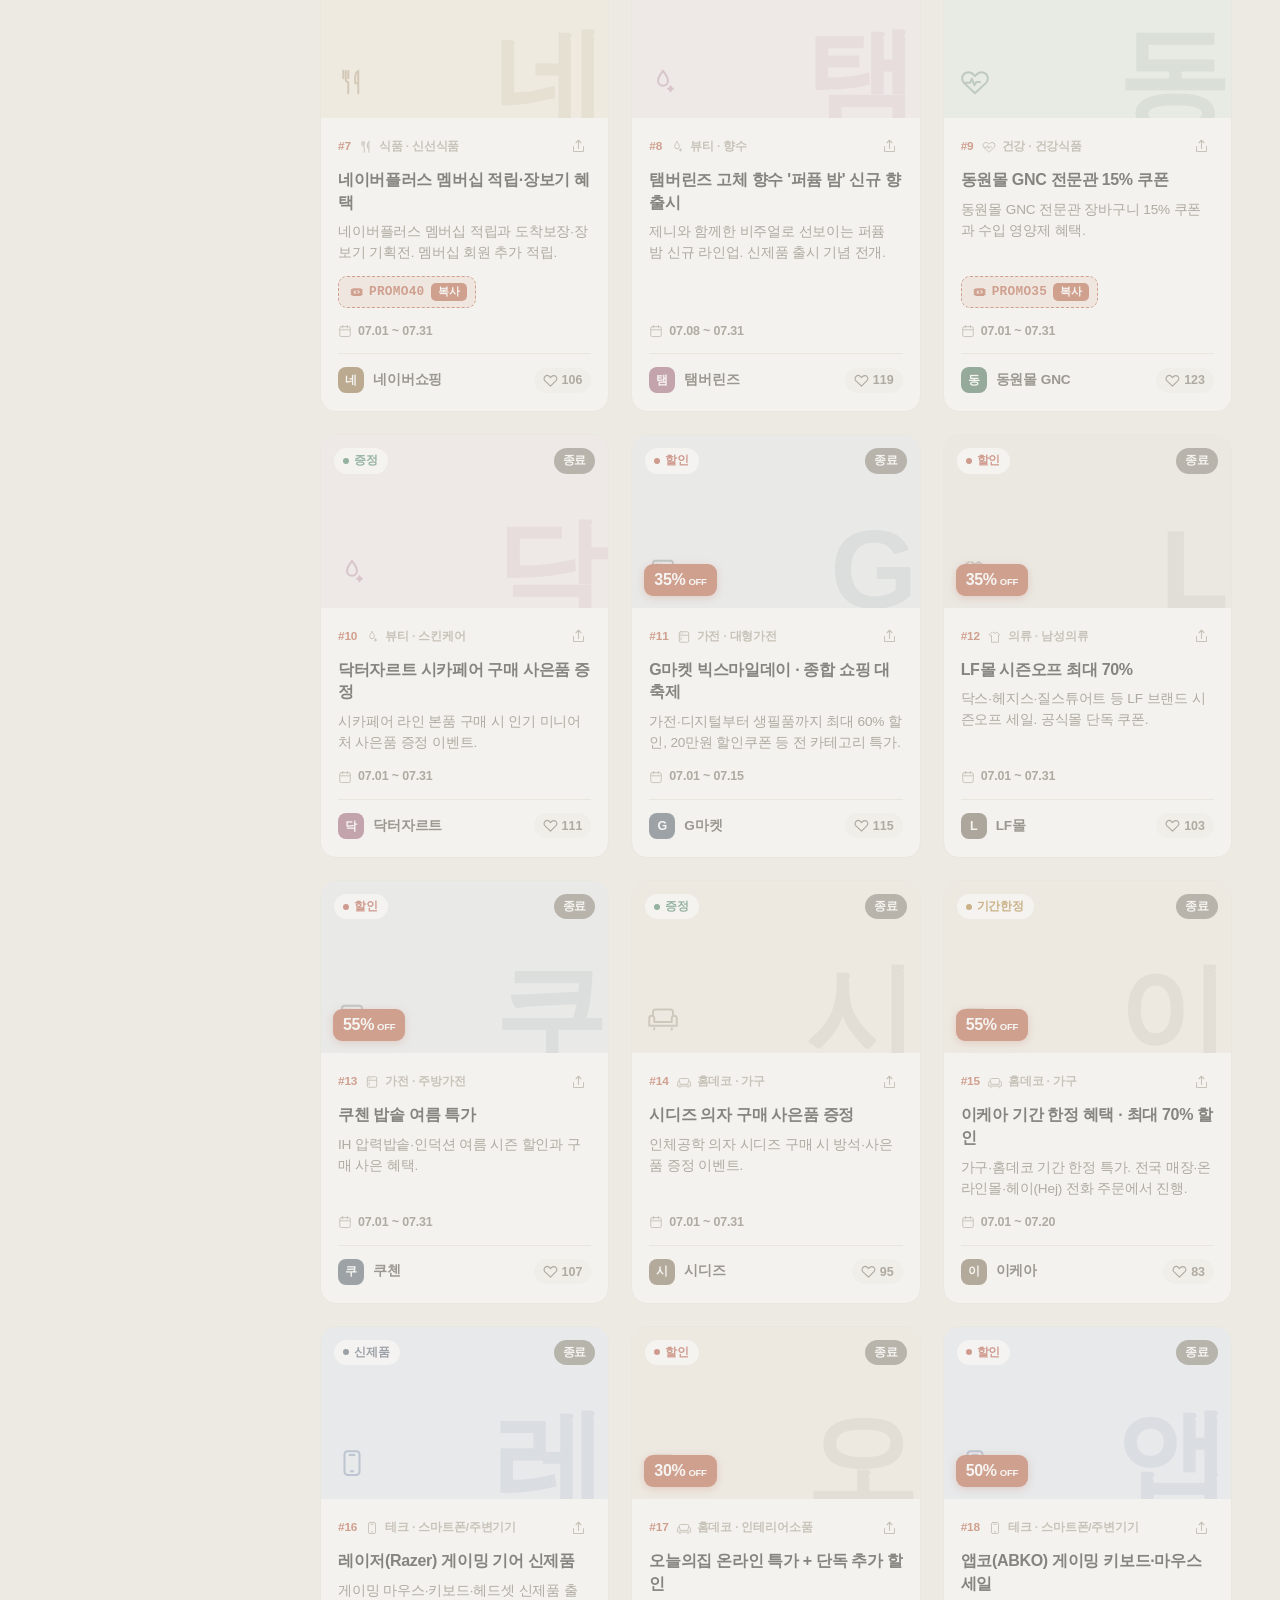
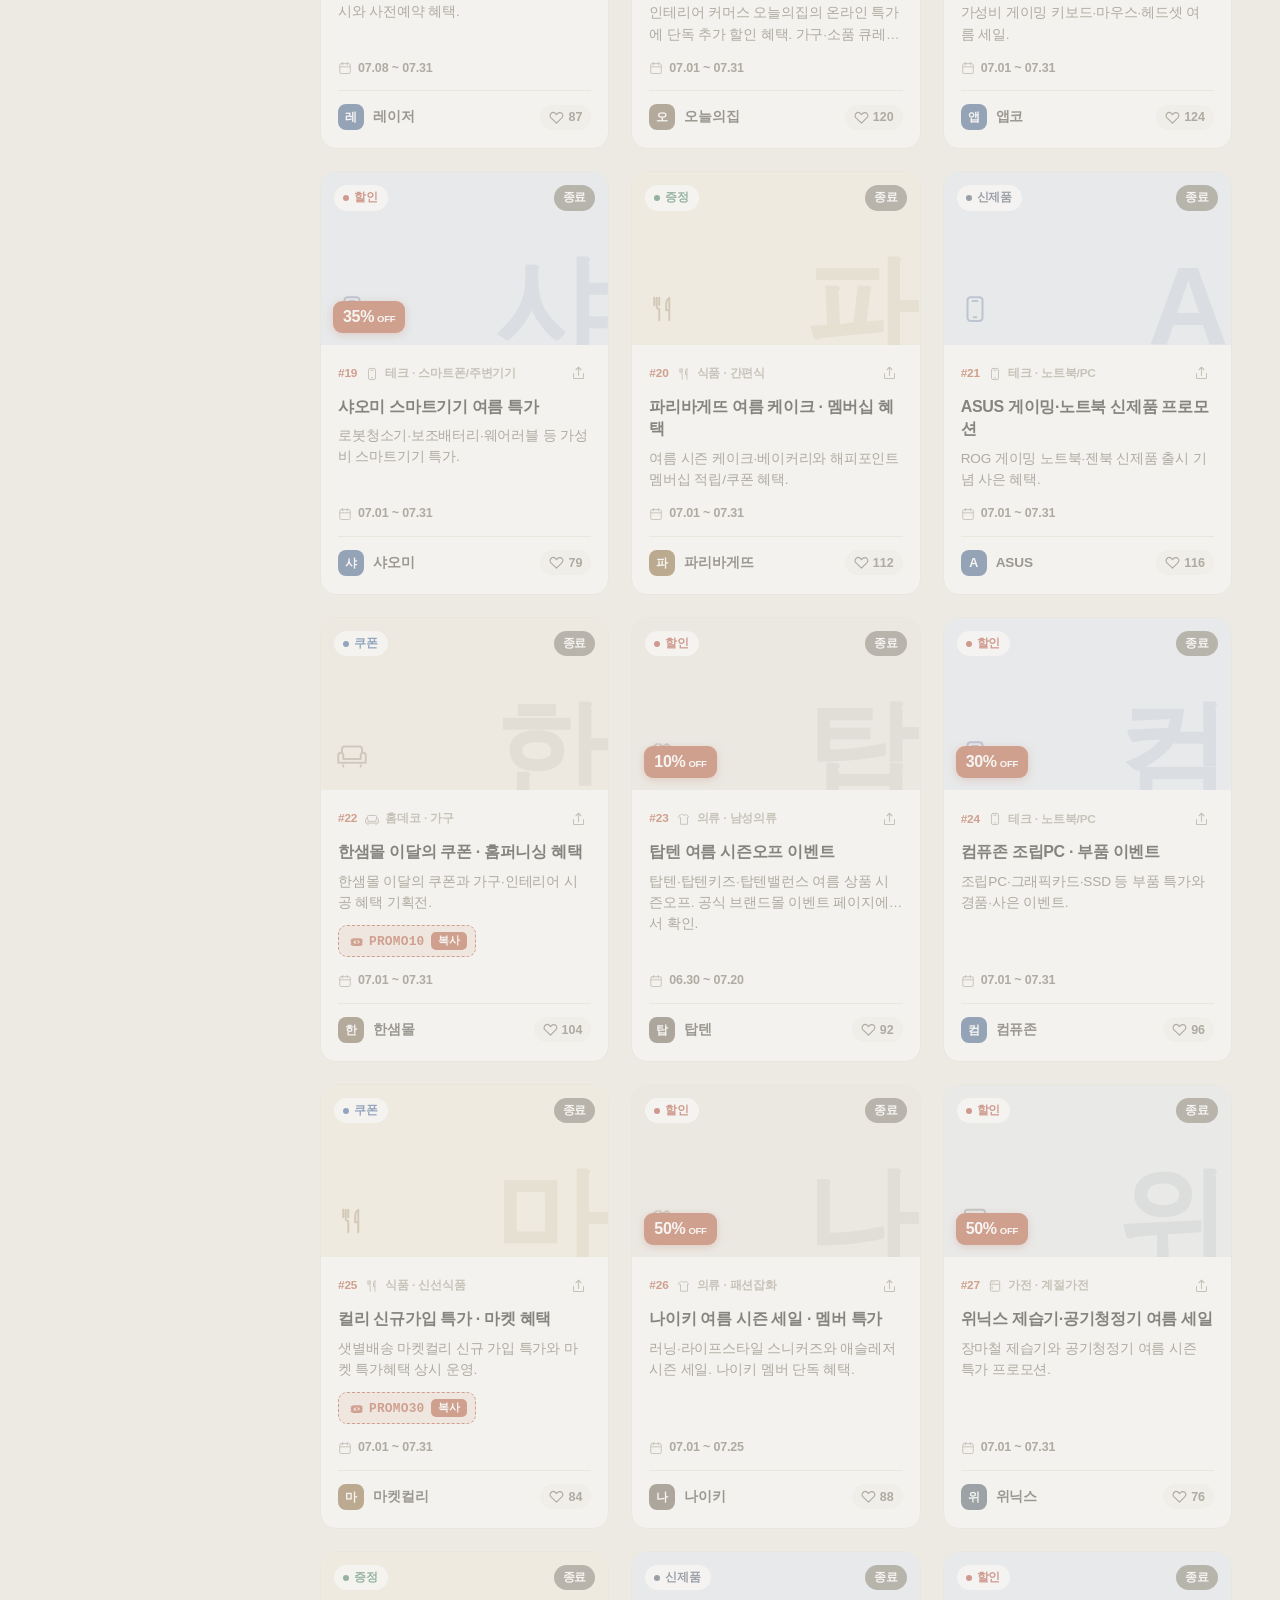
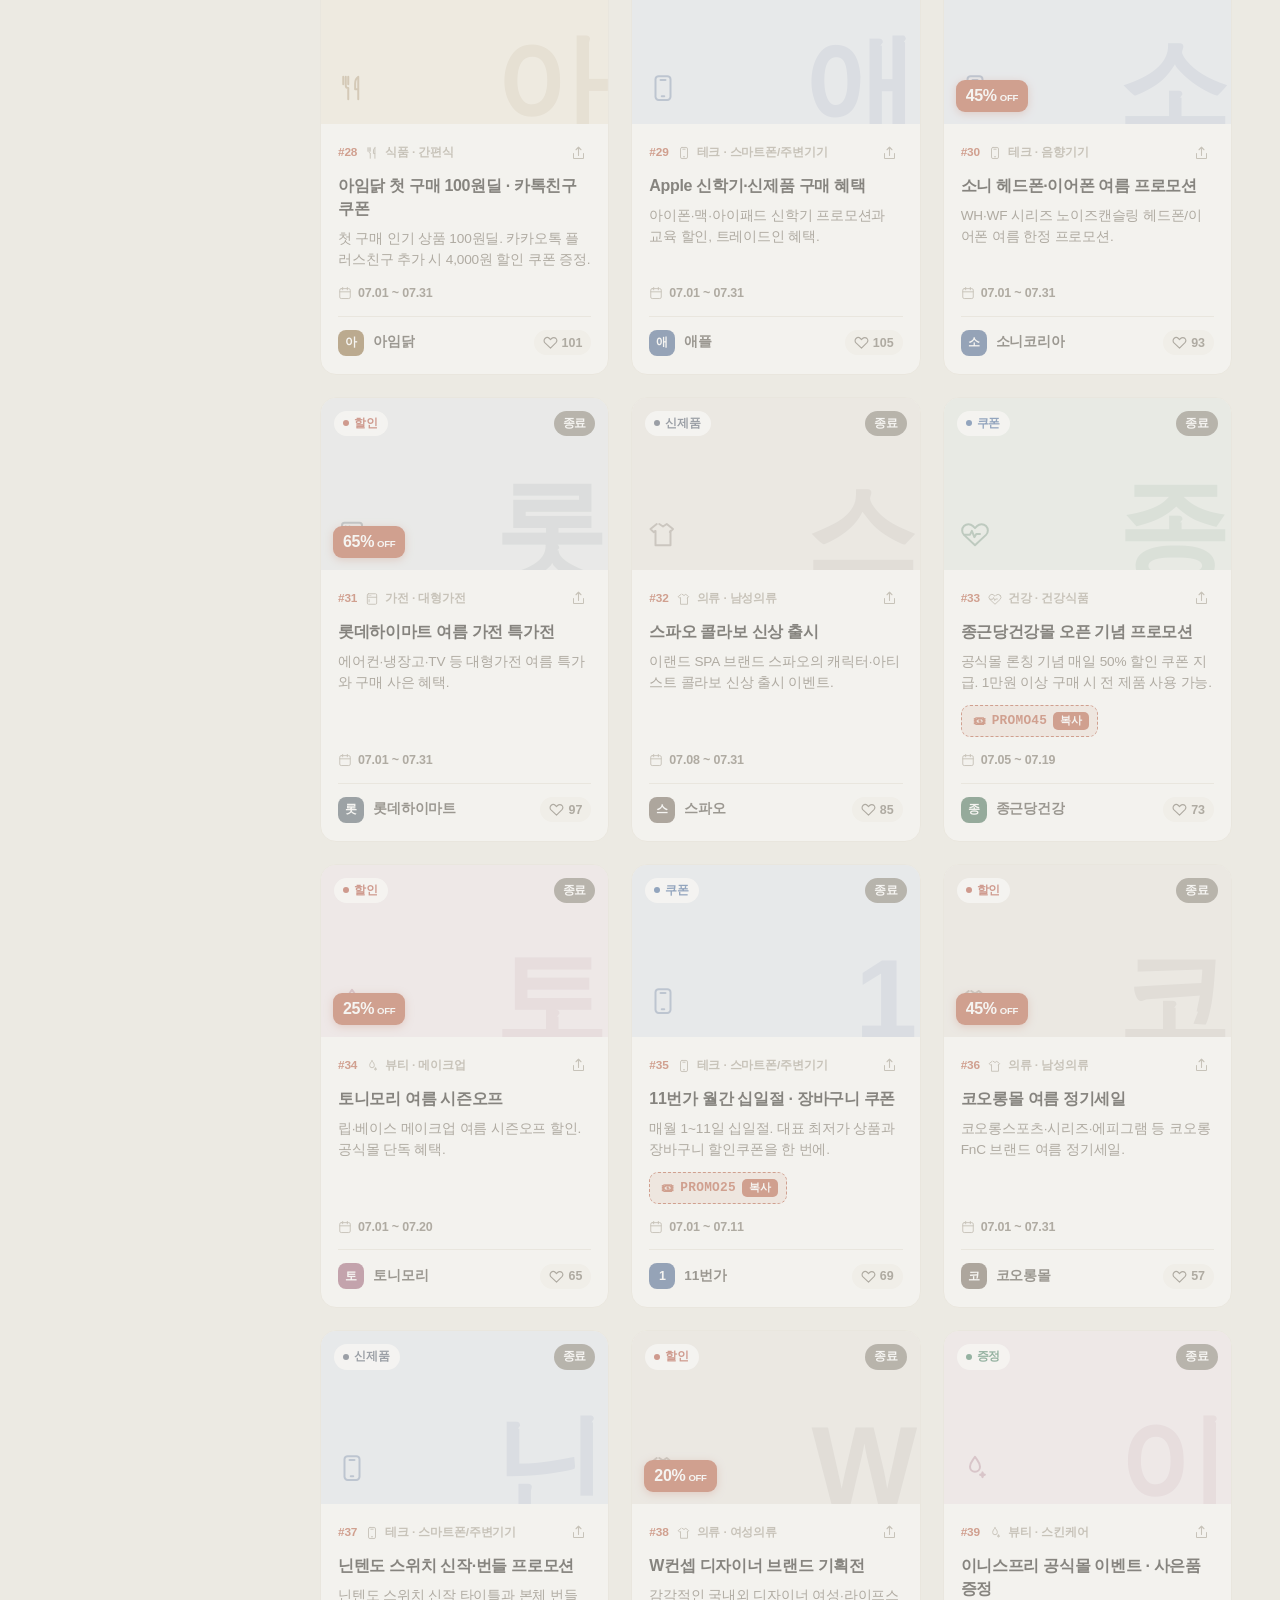
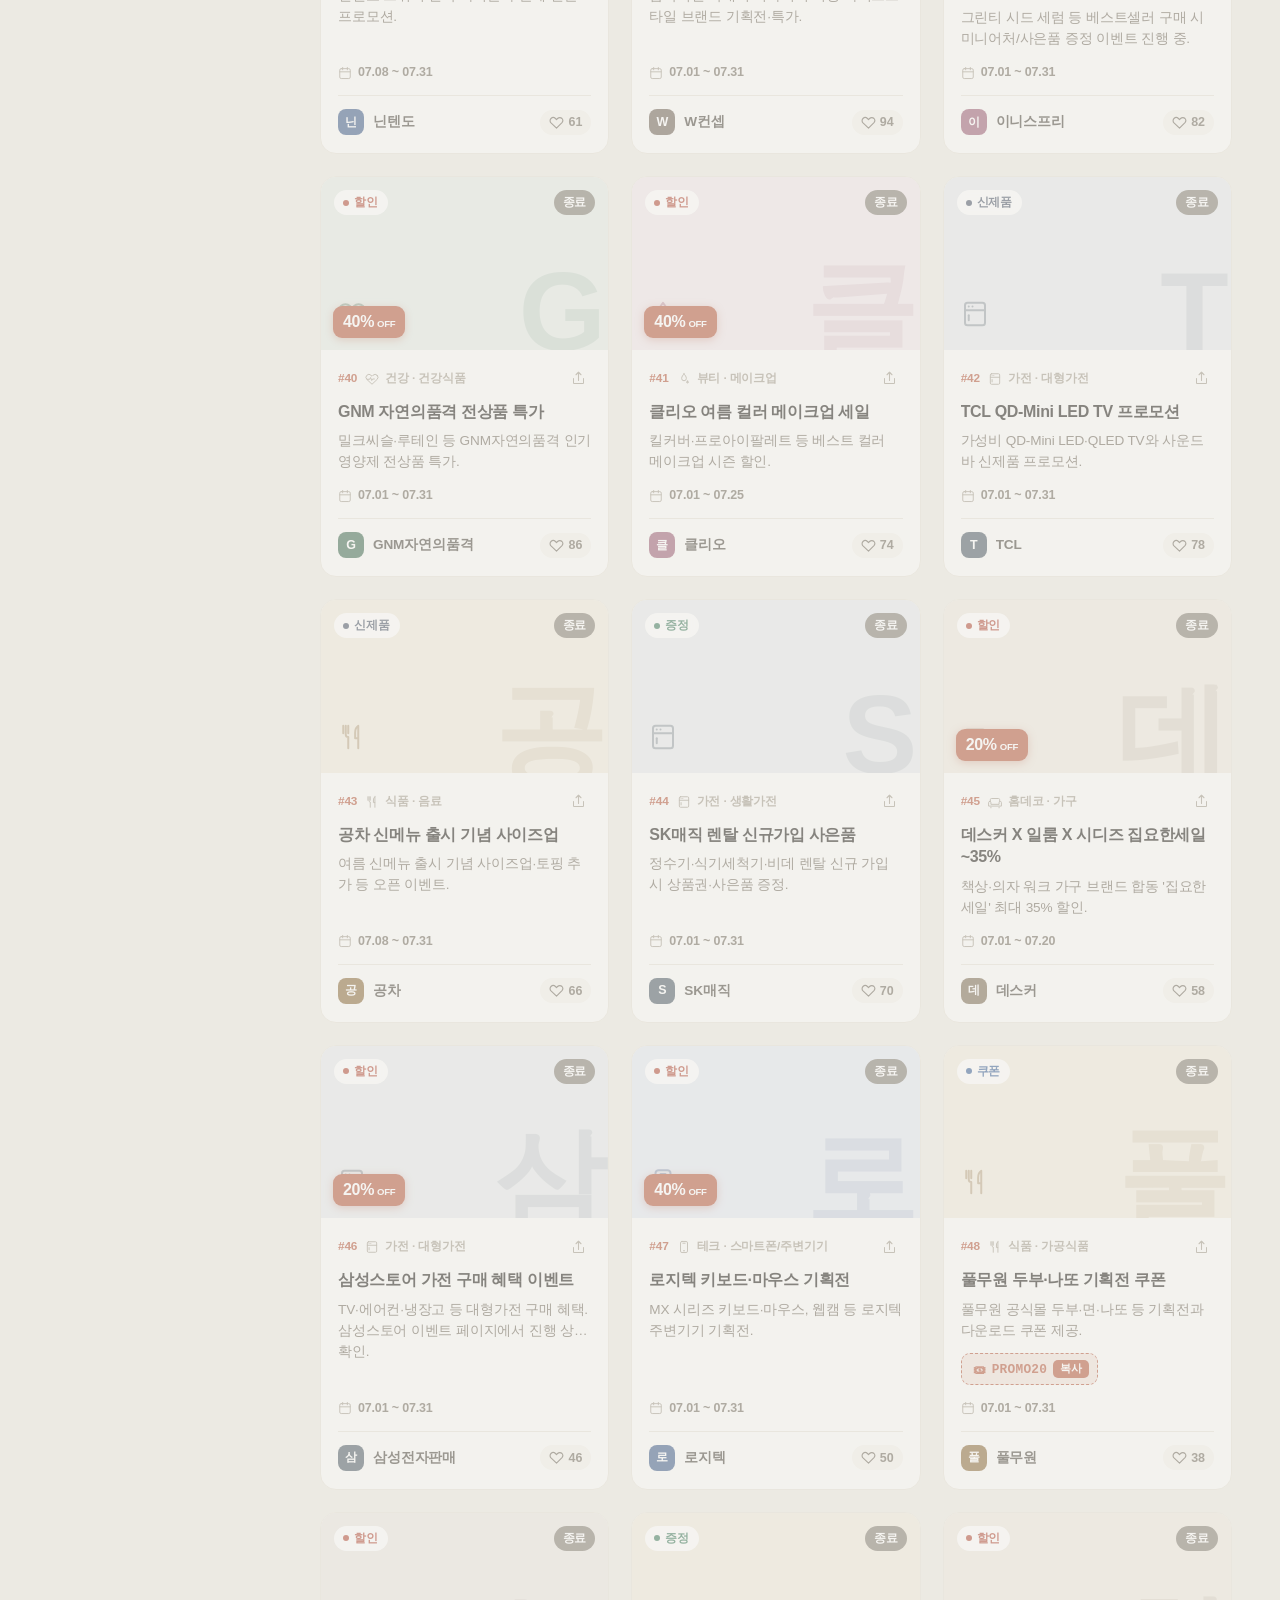
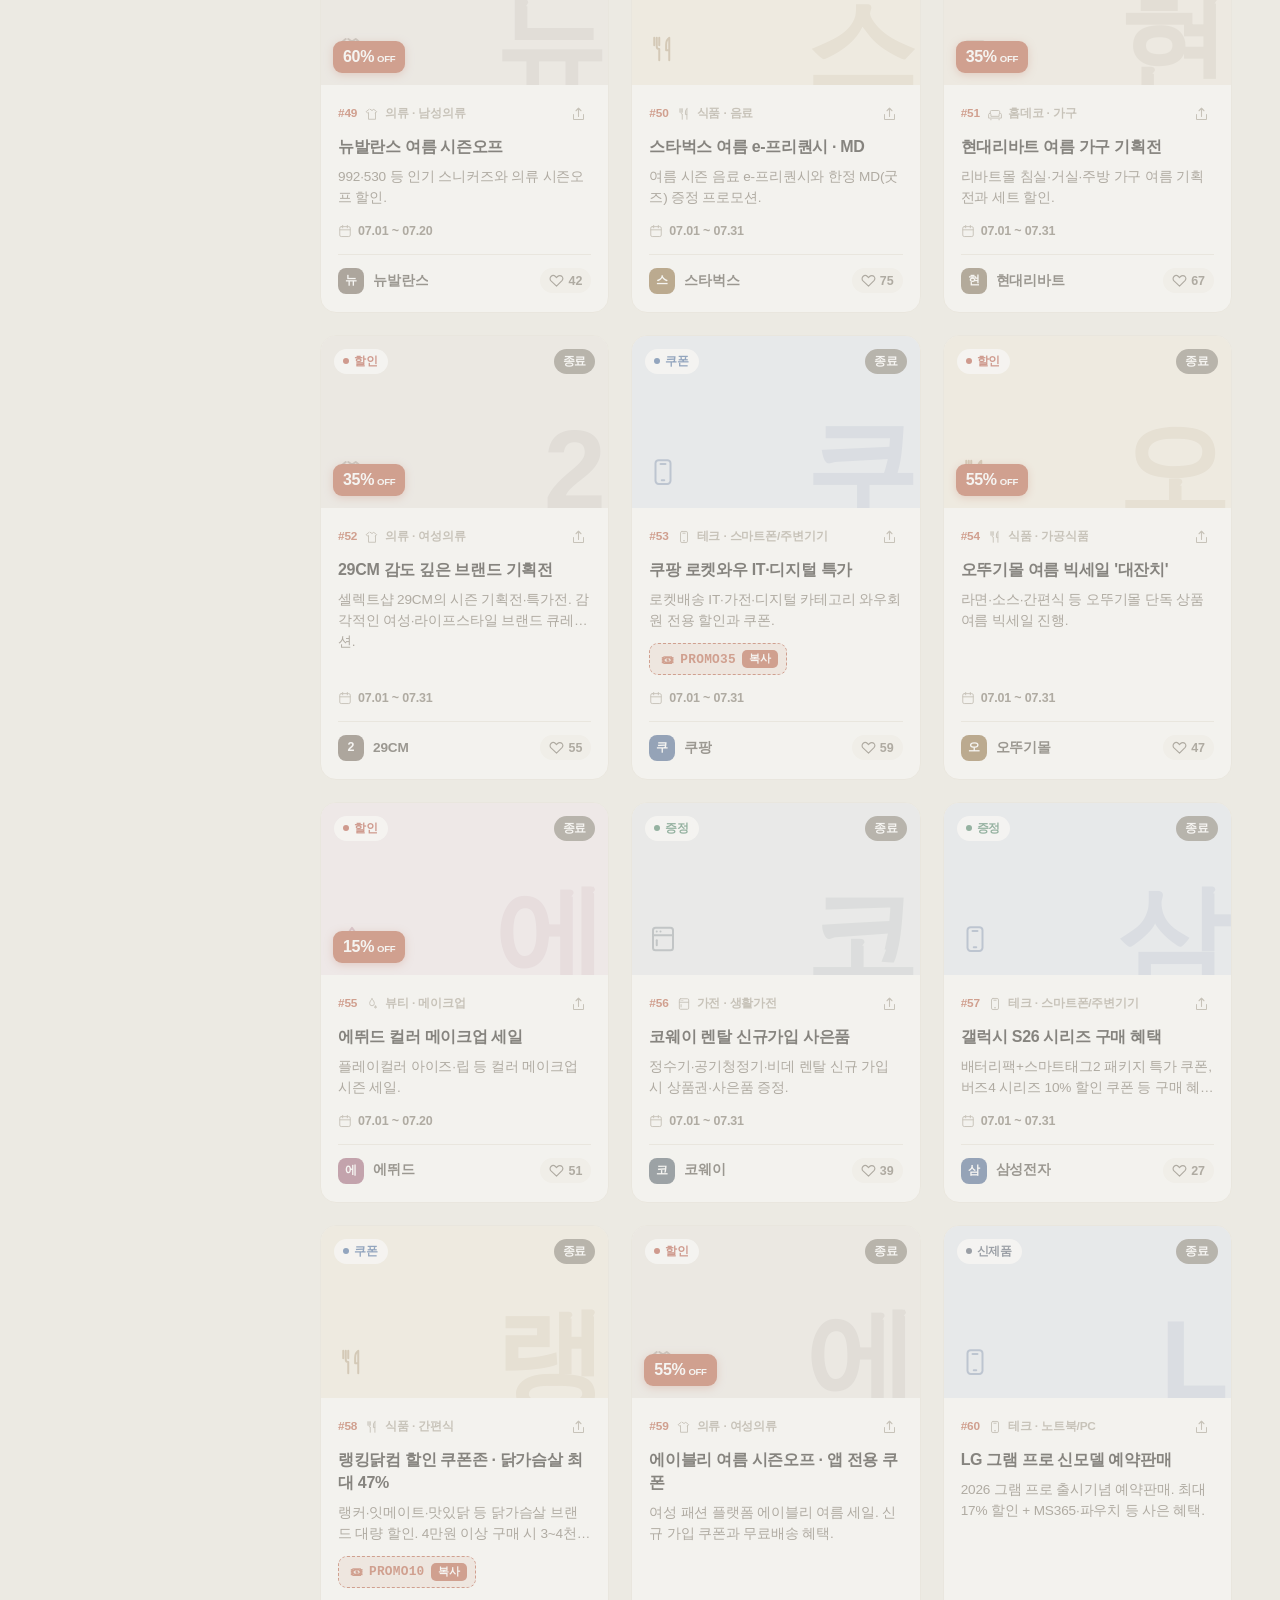
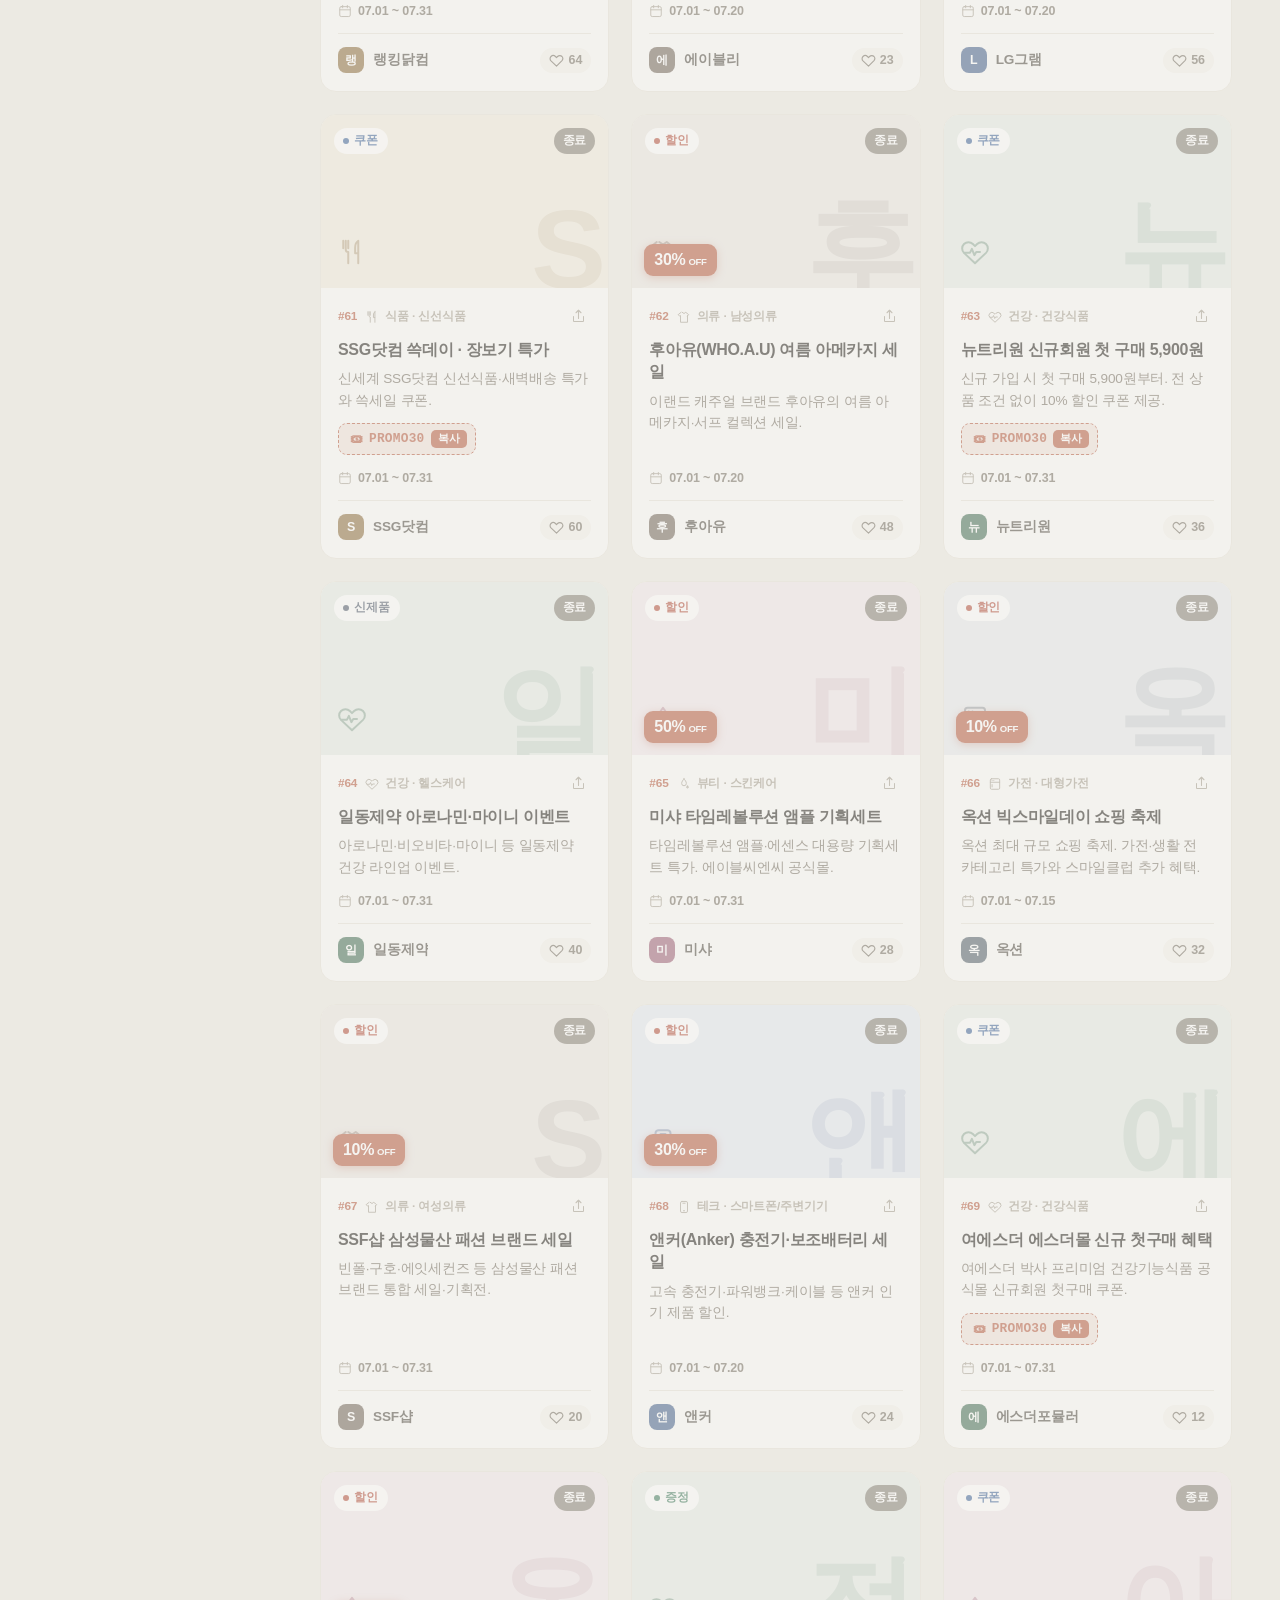
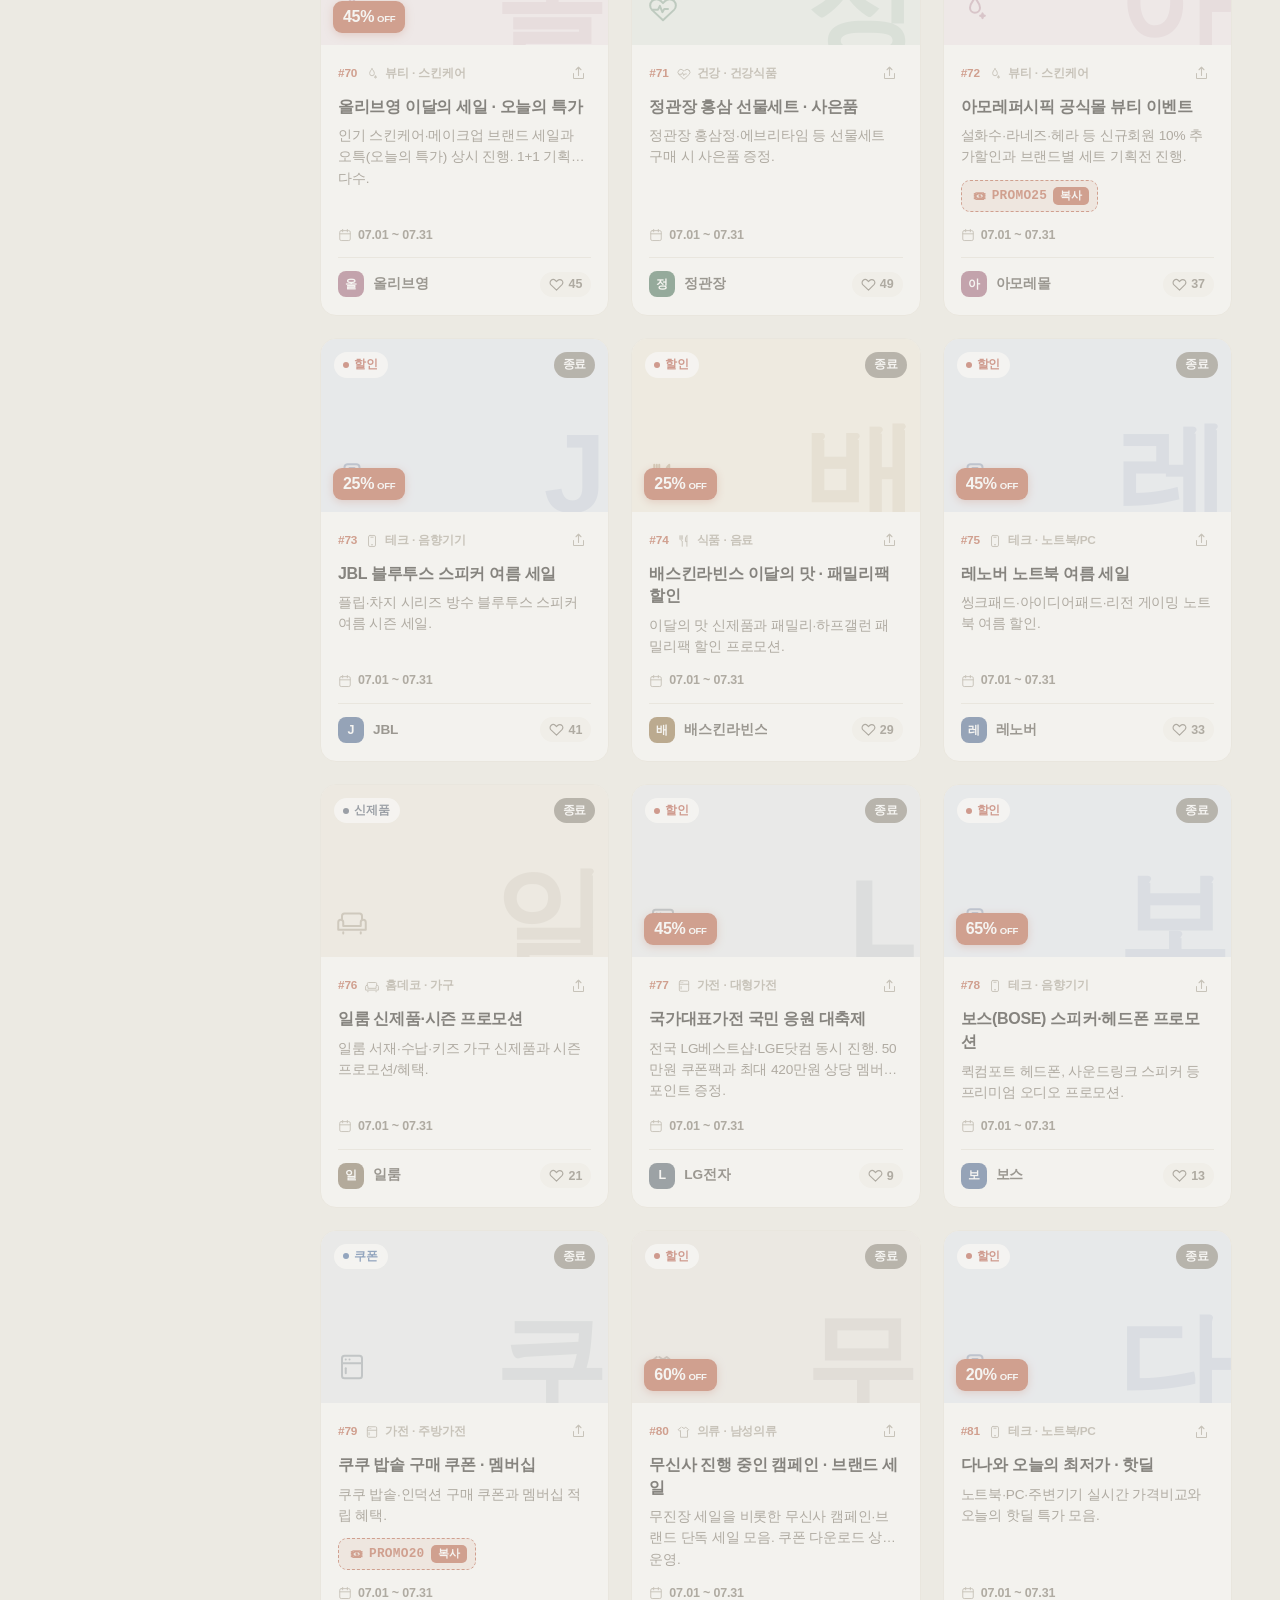
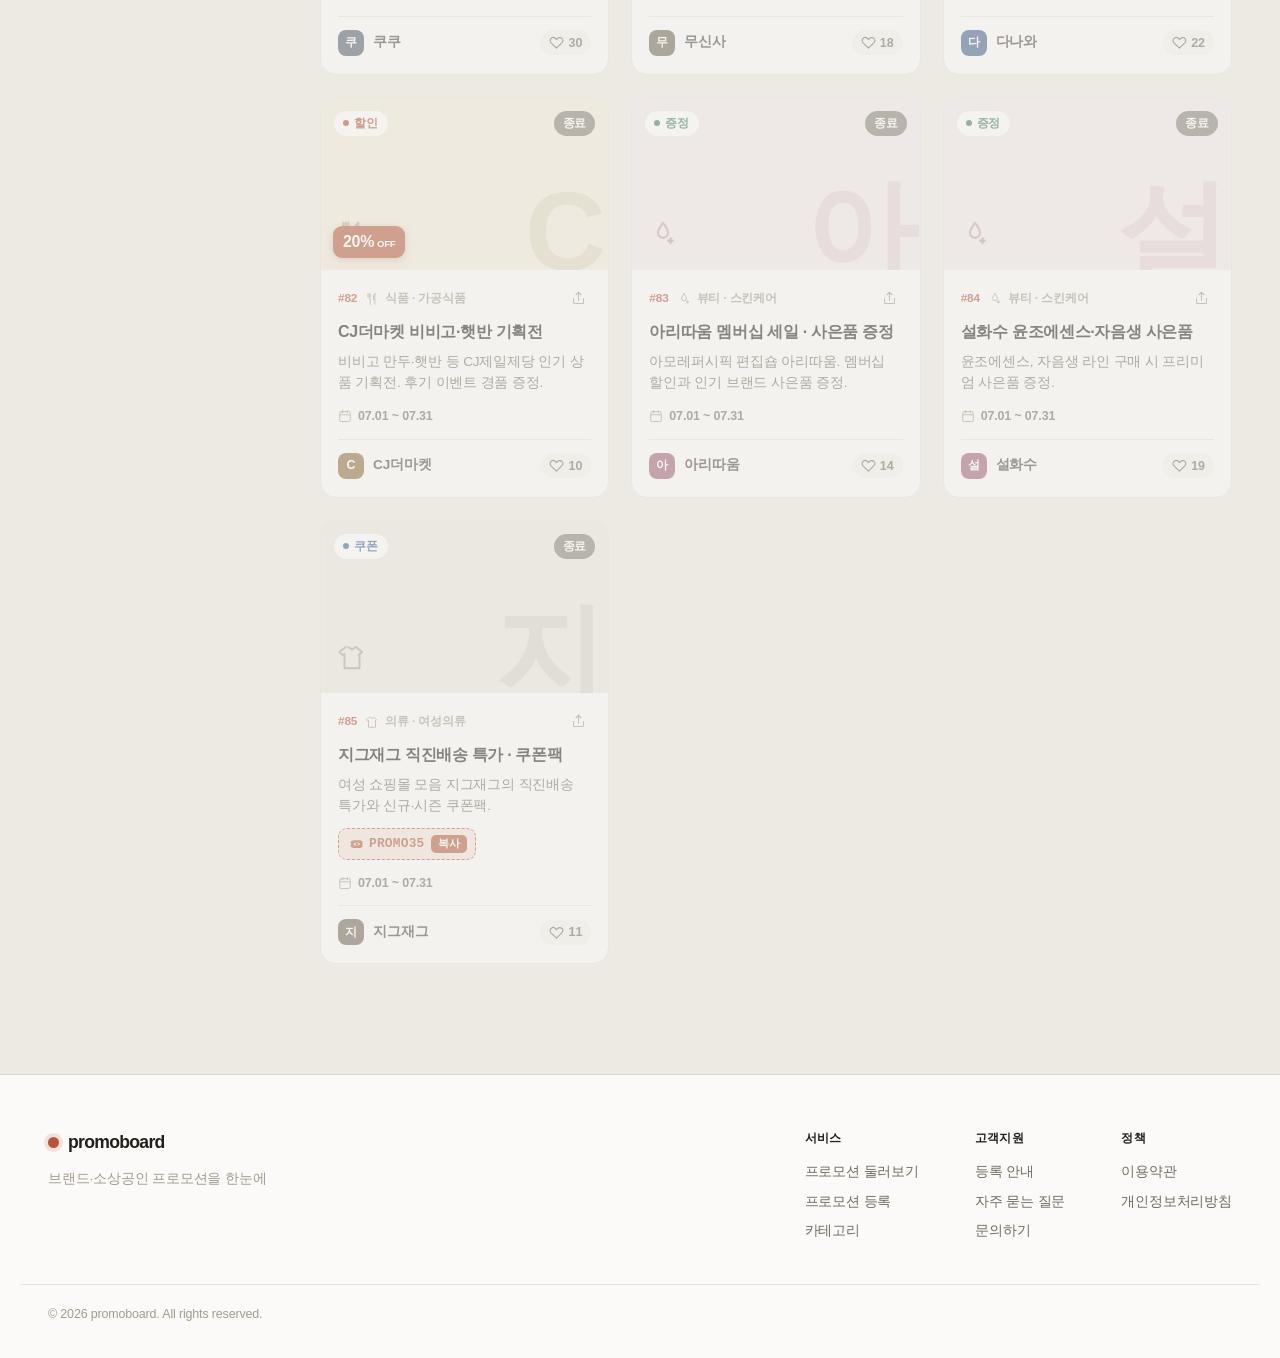
==== commit c3bbe6dc: "기업 인텔리전스 센터 + 리포트 신규/마감 + 클릭 로깅·스냅샷 인프라 - company.html/js: 브랜드 로그인(데모)→제품군 필터·경쟁 유입점유율(SoV)·클릭·연령대(2" ====
--- a/index.html
+++ b/index.html
@@ -35,6 +35,7 @@
 
       <nav class="header__nav">
         <a href="report.html" class="header__link">인텔리전스</a>
+        <a href="company.html" class="header__link">기업센터</a>
         <a href="#" class="header__link">로그인</a>
         <a href="register.html" class="btn btn--primary">프로모션 등록</a>
       </nav>
--- a/css/style.css
+++ b/css/style.css
@@ -846,6 +846,86 @@
 .matrix td.matrix__sum { font-weight: 800; color: var(--ink); background: var(--surface-2); }
 .rep-note { font-size: 0.78rem; color: var(--faint); line-height: 1.6; margin-top: 24px; }
 
+/* 핵심 인사이트 */
+.insight-list { display: flex; flex-direction: column; gap: 11px; }
+.insight-list li { font-size: 0.92rem; line-height: 1.6; color: var(--ink-2); padding-left: 22px; position: relative; }
+.insight-list li::before { content: "▹"; position: absolute; left: 0; color: var(--accent); font-weight: 800; }
+.insight-list b { color: var(--ink); font-weight: 800; }
+
+/* 신규·마감 피드 */
+.rep-two { display: grid; grid-template-columns: 1fr 1fr; gap: 24px; }
+.rep-two__h { font-size: 0.82rem; font-weight: 800; color: var(--ink); margin-bottom: 12px; }
+.rep-feed { display: flex; flex-direction: column; gap: 8px; }
+.feed-row { display: flex; align-items: baseline; gap: 8px; font-size: 0.85rem; padding-bottom: 8px; border-bottom: 1px solid var(--line-2); }
+.feed-row b { font-weight: 700; color: var(--ink); flex-shrink: 0; }
+.feed-row span { color: var(--muted); overflow: hidden; text-overflow: ellipsis; white-space: nowrap; flex: 1; }
+.feed-row em { font-style: normal; font-weight: 800; color: var(--accent); font-size: 0.78rem; flex-shrink: 0; }
+
+/* B2B 판매 섹션 */
+.rep-b2b { background: var(--dark); color: #fff; border-radius: 20px; padding: 44px 36px; margin-top: 26px; }
+.rep-b2b__eyebrow { font-size: 0.7rem; font-weight: 700; letter-spacing: 0.2em; color: #e6a58f; }
+.rep-b2b__title { font-family: "Noto Serif KR", serif; font-size: 1.9rem; font-weight: 600; margin: 12px 0; letter-spacing: -0.01em; }
+.rep-b2b__sub { color: rgba(255, 255, 255, 0.7); line-height: 1.7; font-size: 0.95rem; }
+.rep-tiers { display: grid; grid-template-columns: repeat(3, 1fr); gap: 16px; margin: 32px 0 26px; }
+.tier { position: relative; background: rgba(255, 255, 255, 0.06); border: 1px solid rgba(255, 255, 255, 0.14); border-radius: 14px; padding: 26px 22px; }
+.tier--hot { border-color: var(--accent); background: rgba(181, 86, 59, 0.16); }
+.tier__badge { position: absolute; top: -11px; left: 22px; background: var(--accent); color: #fff; font-size: 0.68rem; font-weight: 700; padding: 3px 11px; border-radius: 999px; }
+.tier__name { font-size: 0.95rem; font-weight: 700; }
+.tier__price { font-family: "Noto Serif KR", serif; font-size: 1.7rem; font-weight: 600; margin: 8px 0 18px; }
+.tier__price span { font-size: 0.82rem; font-family: Pretendard, sans-serif; color: rgba(255, 255, 255, 0.55); font-weight: 500; }
+.tier ul { list-style: none; display: flex; flex-direction: column; gap: 9px; }
+.tier li { font-size: 0.85rem; color: rgba(255, 255, 255, 0.82); padding-left: 19px; position: relative; line-height: 1.45; }
+.tier li::before { content: "✓"; position: absolute; left: 0; color: #8fce9f; font-weight: 800; }
+.rep-b2b__cta { display: flex; align-items: center; gap: 16px; flex-wrap: wrap; }
+.rep-b2b__cta .btn--primary { background: #fff; color: var(--ink); }
+.rep-b2b__cta .btn--primary:hover { background: #f0efec; }
+.rep-b2b__note { font-size: 0.82rem; color: rgba(255, 255, 255, 0.55); }
+
+/* ================= 기업 인텔리전스 센터 ================= */
+.co { max-width: 1160px; margin: 0 auto; padding: 30px 28px 70px; }
+.co-login { display: flex; justify-content: center; padding: 10px 0; }
+.co-login__card { background: var(--surface); border: 1px solid var(--line-2); border-radius: 18px; padding: 40px 36px; max-width: 560px; width: 100%; text-align: center; }
+.co-login__card h2 { font-size: 1.4rem; font-weight: 800; margin-bottom: 8px; }
+.co-login__card p { color: var(--muted); font-size: 0.9rem; line-height: 1.6; margin-bottom: 22px; }
+.co-login__row { display: flex; gap: 10px; }
+.co-login__row select { flex: 1; font-family: inherit; font-size: 0.95rem; padding: 12px 14px; border: 1px solid var(--line); border-radius: 12px; background: var(--canvas); color: var(--ink); }
+.co-demo { font-size: 0.6rem; font-weight: 700; color: var(--accent); background: var(--accent-soft); padding: 2px 7px; border-radius: 5px; vertical-align: middle; margin-left: 4px; }
+
+.co-head { display: flex; align-items: center; gap: 14px; margin-bottom: 22px; }
+.co-avatar { width: 52px; height: 52px; border-radius: 14px; display: flex; align-items: center; justify-content: center; color: #fff; font-size: 1.4rem; font-weight: 800; flex-shrink: 0; }
+.co-name { font-size: 1.4rem; font-weight: 800; letter-spacing: -0.02em; }
+.co-groups { font-size: 0.82rem; color: var(--muted); margin-top: 2px; }
+.co-head .btn { margin-left: auto; }
+
+.co-filter { display: flex; align-items: center; gap: 12px; margin-bottom: 22px; flex-wrap: wrap; }
+.co-filter__label { font-size: 0.78rem; font-weight: 700; color: var(--faint); text-transform: uppercase; letter-spacing: 0.06em; }
+.co-filter__chips { display: flex; gap: 7px; flex-wrap: wrap; }
+.co-chip { padding: 7px 15px; border-radius: 999px; font-size: 0.85rem; font-weight: 600; color: var(--muted); background: var(--surface); border: 1px solid var(--line); }
+.co-chip:hover { border-color: var(--ink-2); color: var(--ink); }
+.co-chip.is-active { background: var(--ink); border-color: var(--ink); color: #fff; }
+
+.co-kpis { display: grid; grid-template-columns: repeat(4, 1fr); gap: 14px; margin-bottom: 20px; }
+.rep-kpi small { display: block; margin-top: 3px; font-size: 0.7rem; color: var(--faint); font-weight: 500; }
+
+.co-agewrap { overflow-x: auto; }
+.co-age { width: 100%; border-collapse: collapse; font-size: 0.88rem; }
+.co-age th { text-align: left; color: var(--muted); font-weight: 700; font-size: 0.76rem; padding: 8px 10px; border-bottom: 1px solid var(--line-2); }
+.co-age td { padding: 11px 10px; border-bottom: 1px solid var(--line-2); color: var(--ink-2); white-space: nowrap; }
+.co-age__g { font-weight: 800; color: var(--ink); }
+.co-age b { color: var(--ink); }
+.co-age__bar { width: 26%; min-width: 80px; }
+.co-age__bar span { display: block; height: 8px; border-radius: 999px; }
+
+.co-me .rankrow__name { color: var(--accent); font-weight: 800; }
+.co-me .rankrow__bar span { background: var(--accent) !important; }
+
+.co-promos { display: flex; flex-direction: column; gap: 10px; }
+.co-promo { display: flex; align-items: center; gap: 12px; padding: 12px 14px; background: var(--surface-2); border-radius: 12px; }
+.co-promo__type { color: #fff; font-size: 0.7rem; font-weight: 700; padding: 3px 10px; border-radius: 999px; flex-shrink: 0; }
+.co-promo__body { display: flex; flex-direction: column; min-width: 0; }
+.co-promo__body b { font-size: 0.92rem; font-weight: 700; color: var(--ink); }
+.co-promo__body span { font-size: 0.78rem; color: var(--muted); }
+
 /* ================= 반응형 ================= */
 @media (max-width: 1024px) {
   .hero__title { font-size: 2.5rem; }
@@ -853,6 +933,7 @@
   .hero__feature { max-width: 640px; }
   .rep-kpis { grid-template-columns: repeat(3, 1fr); }
   .rep-grid { grid-template-columns: 1fr; }
+  .rep-tiers { grid-template-columns: 1fr; }
   .wrap { grid-template-columns: 200px 1fr; gap: 28px; }
 }
 /* 좁은 화면: 사이드바를 상단 고정 가로 바로 전환 */
@@ -899,4 +980,8 @@
   .rep { padding: 24px 18px 60px; }
   .rep-kpis { grid-template-columns: repeat(2, 1fr); }
   .rep-hero__title { font-size: 1.7rem; }
-}
+  .co { padding: 24px 18px 60px; }
+  .co-kpis { grid-template-columns: repeat(2, 1fr); }
+  .co-login__row { flex-direction: column; }
+  .rep-two { grid-template-columns: 1fr; gap: 18px; }
+}
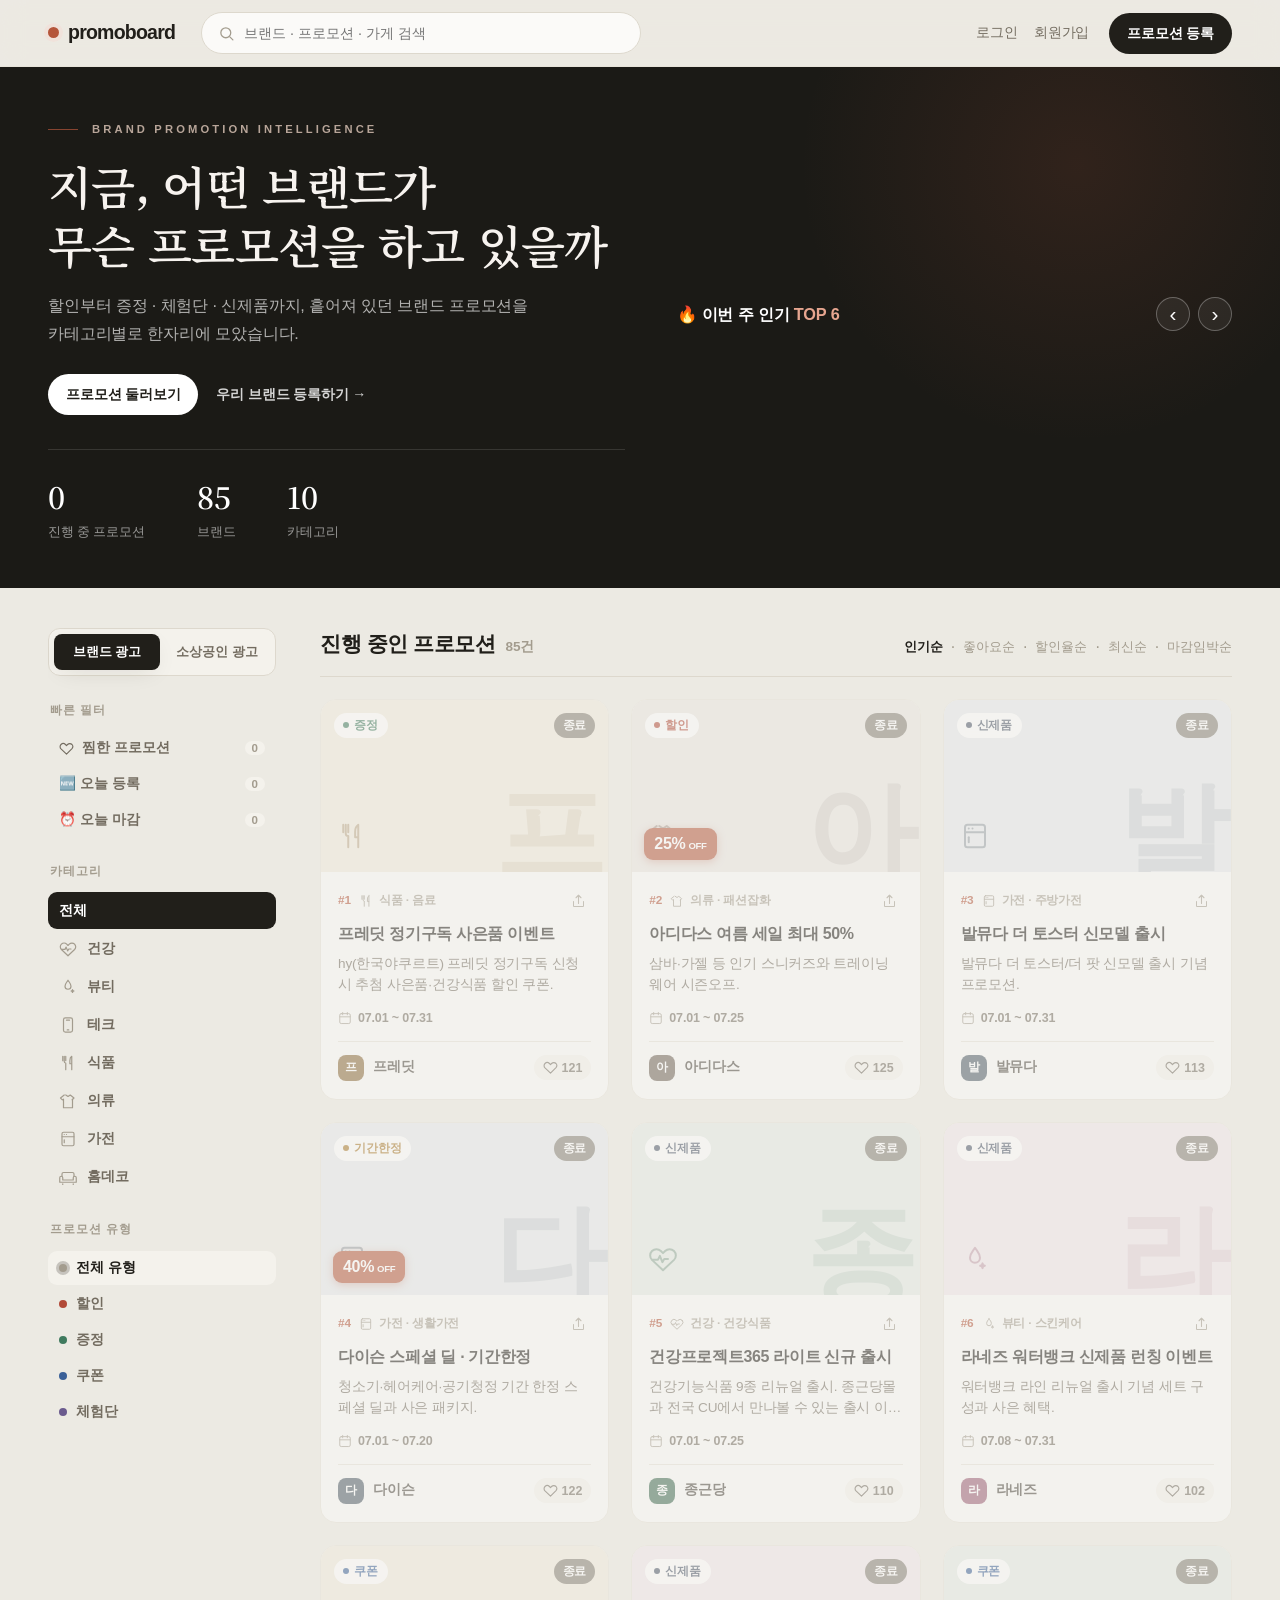
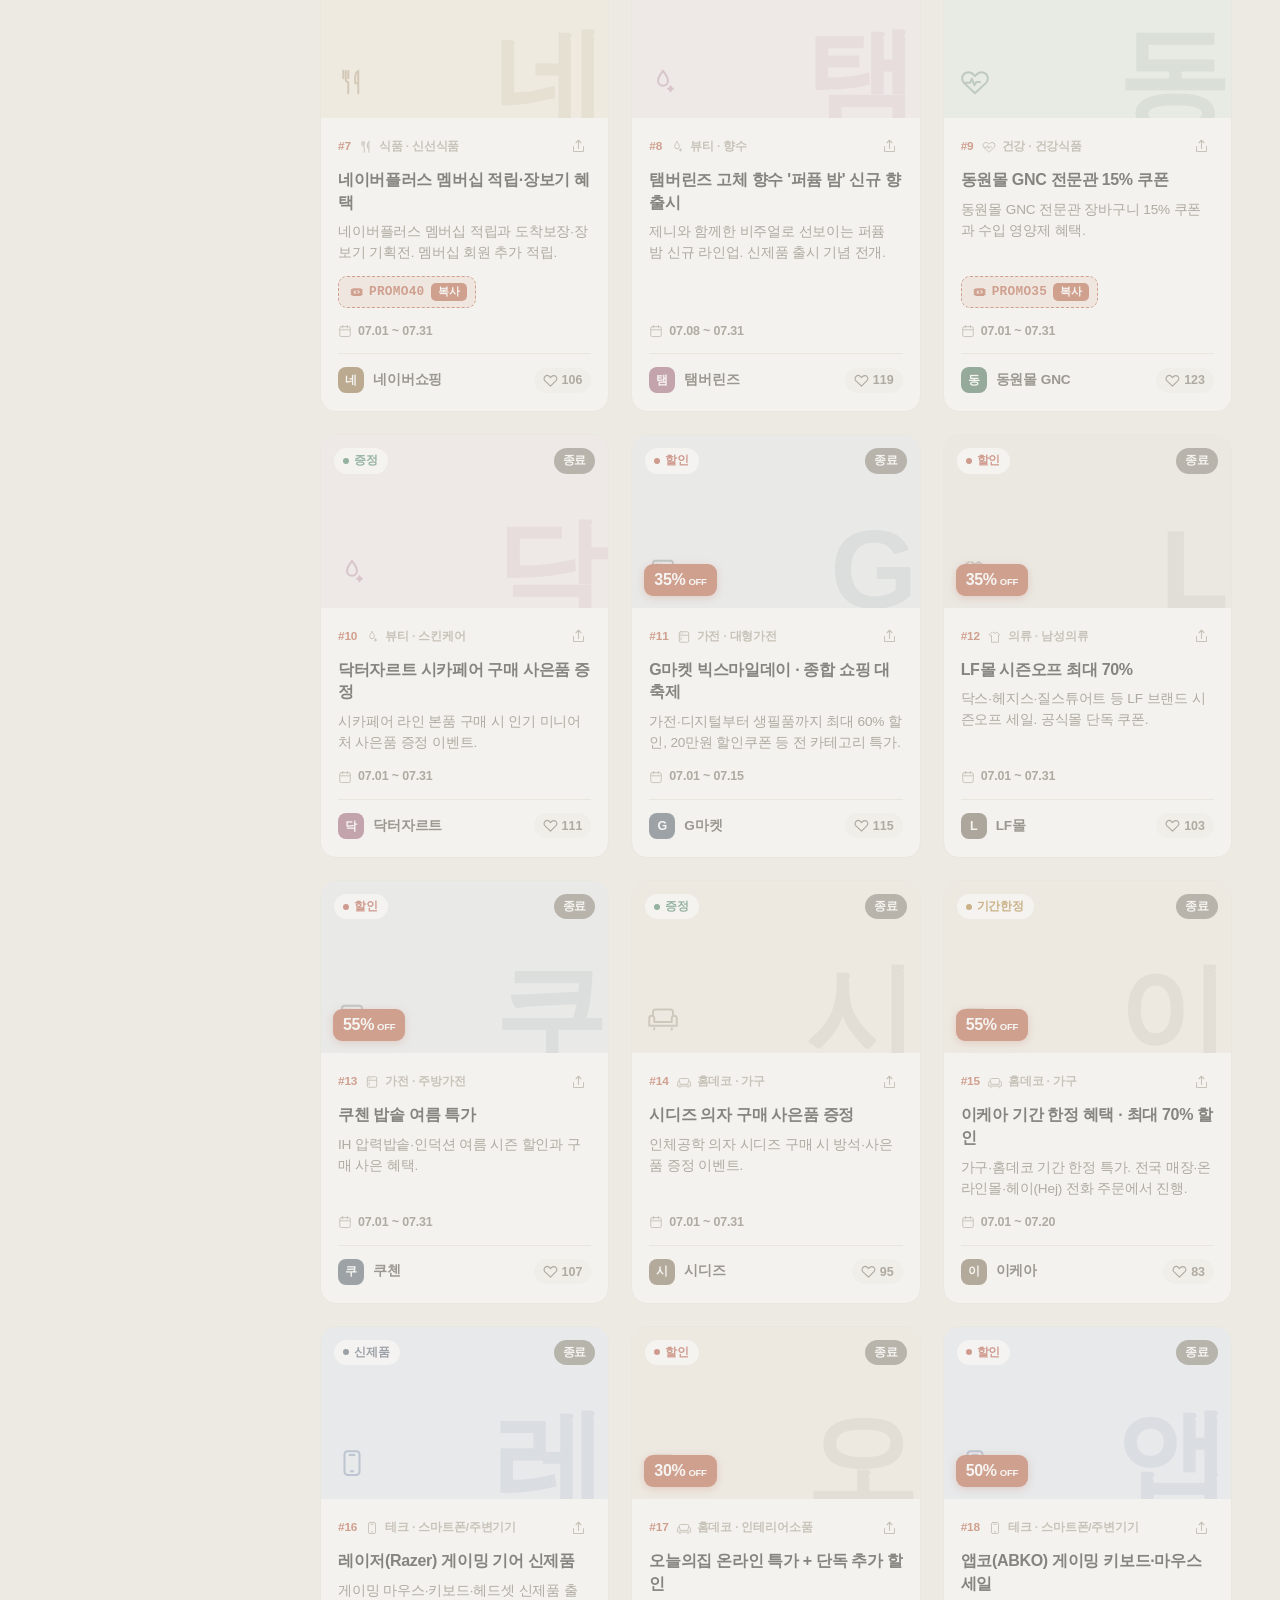
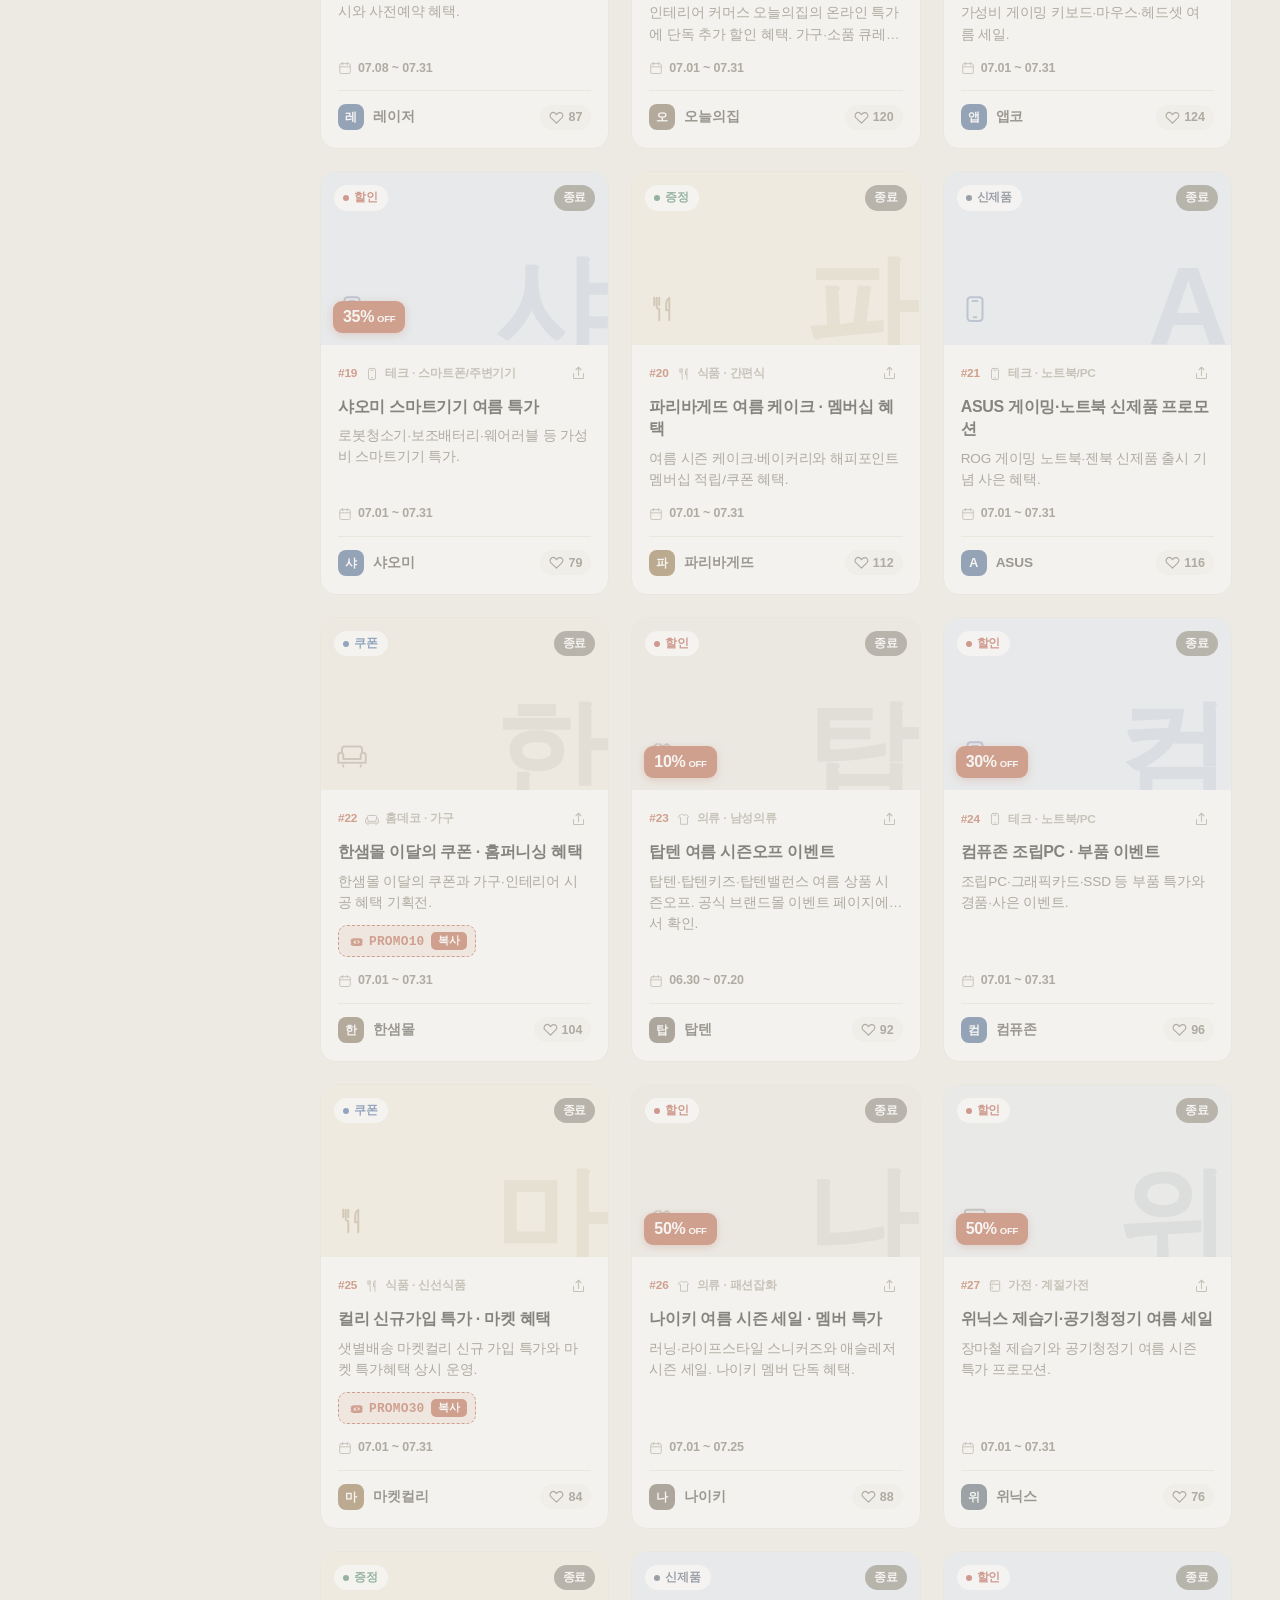
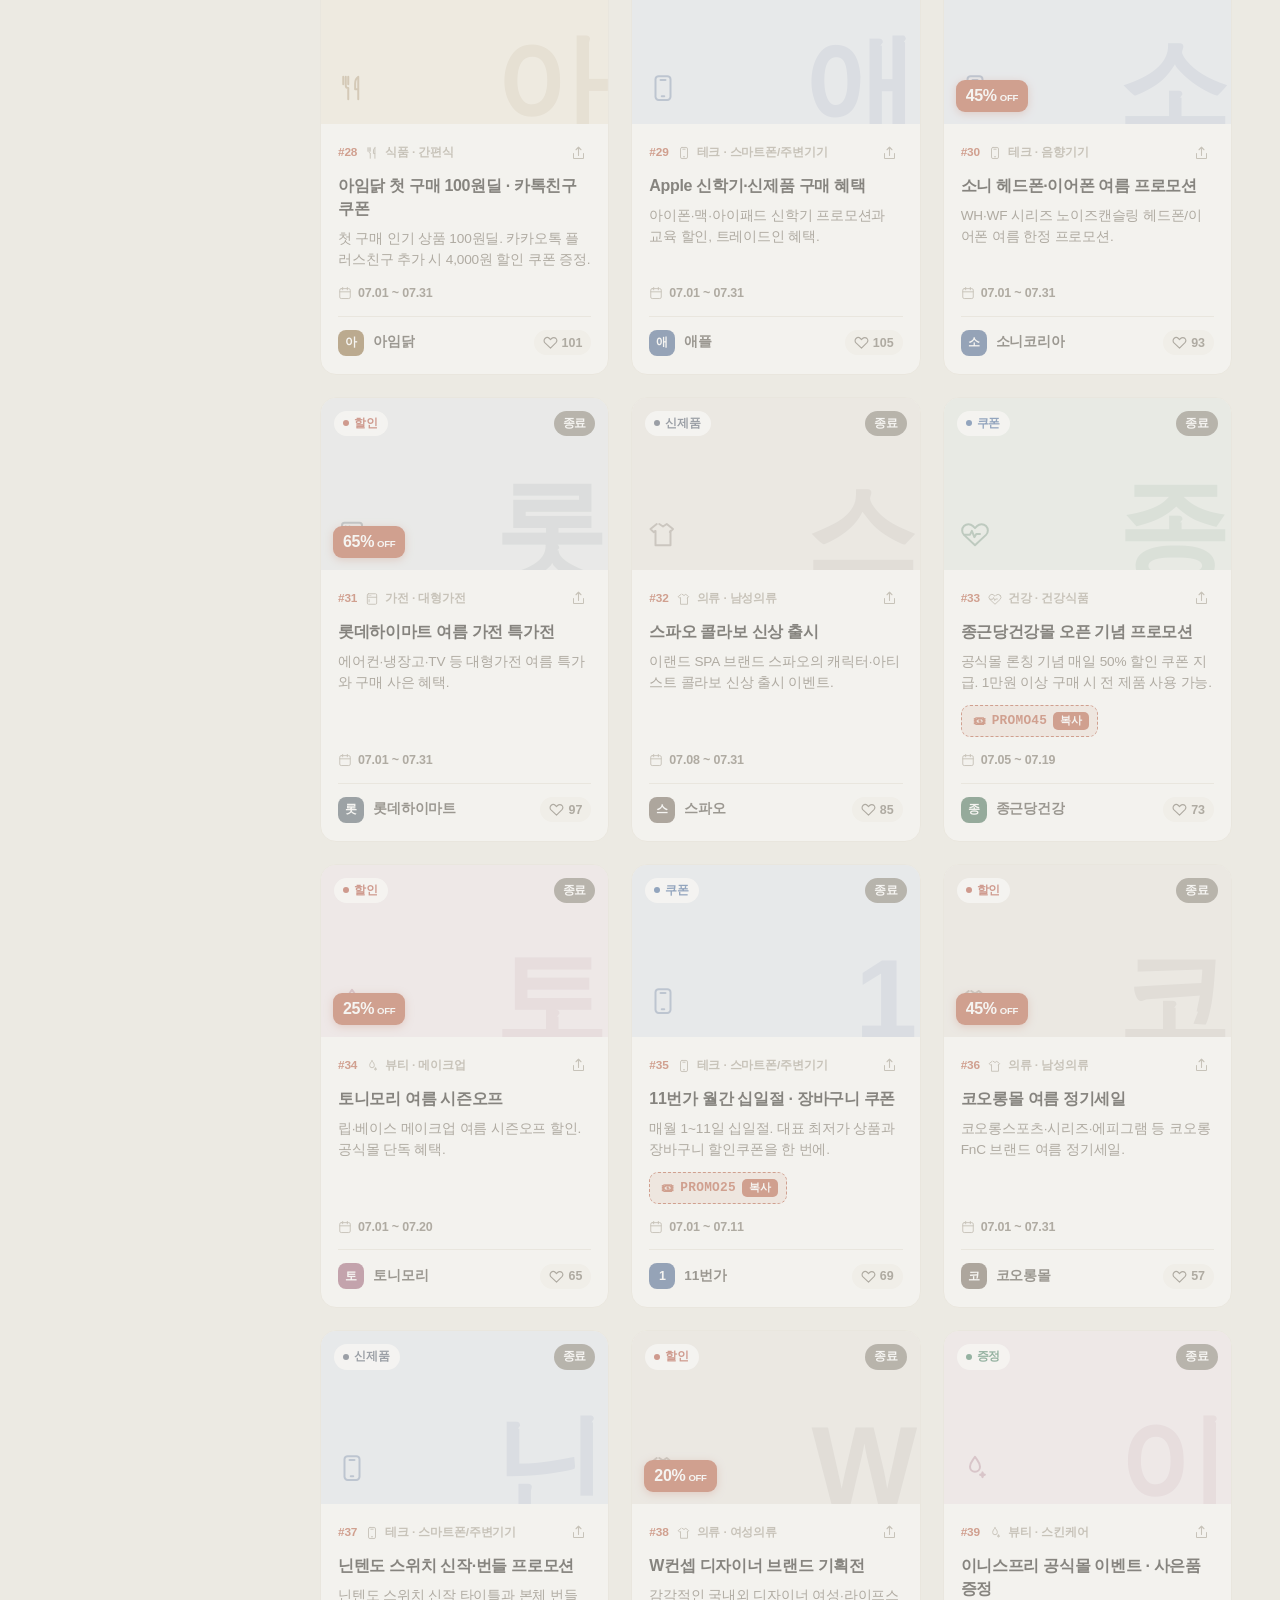
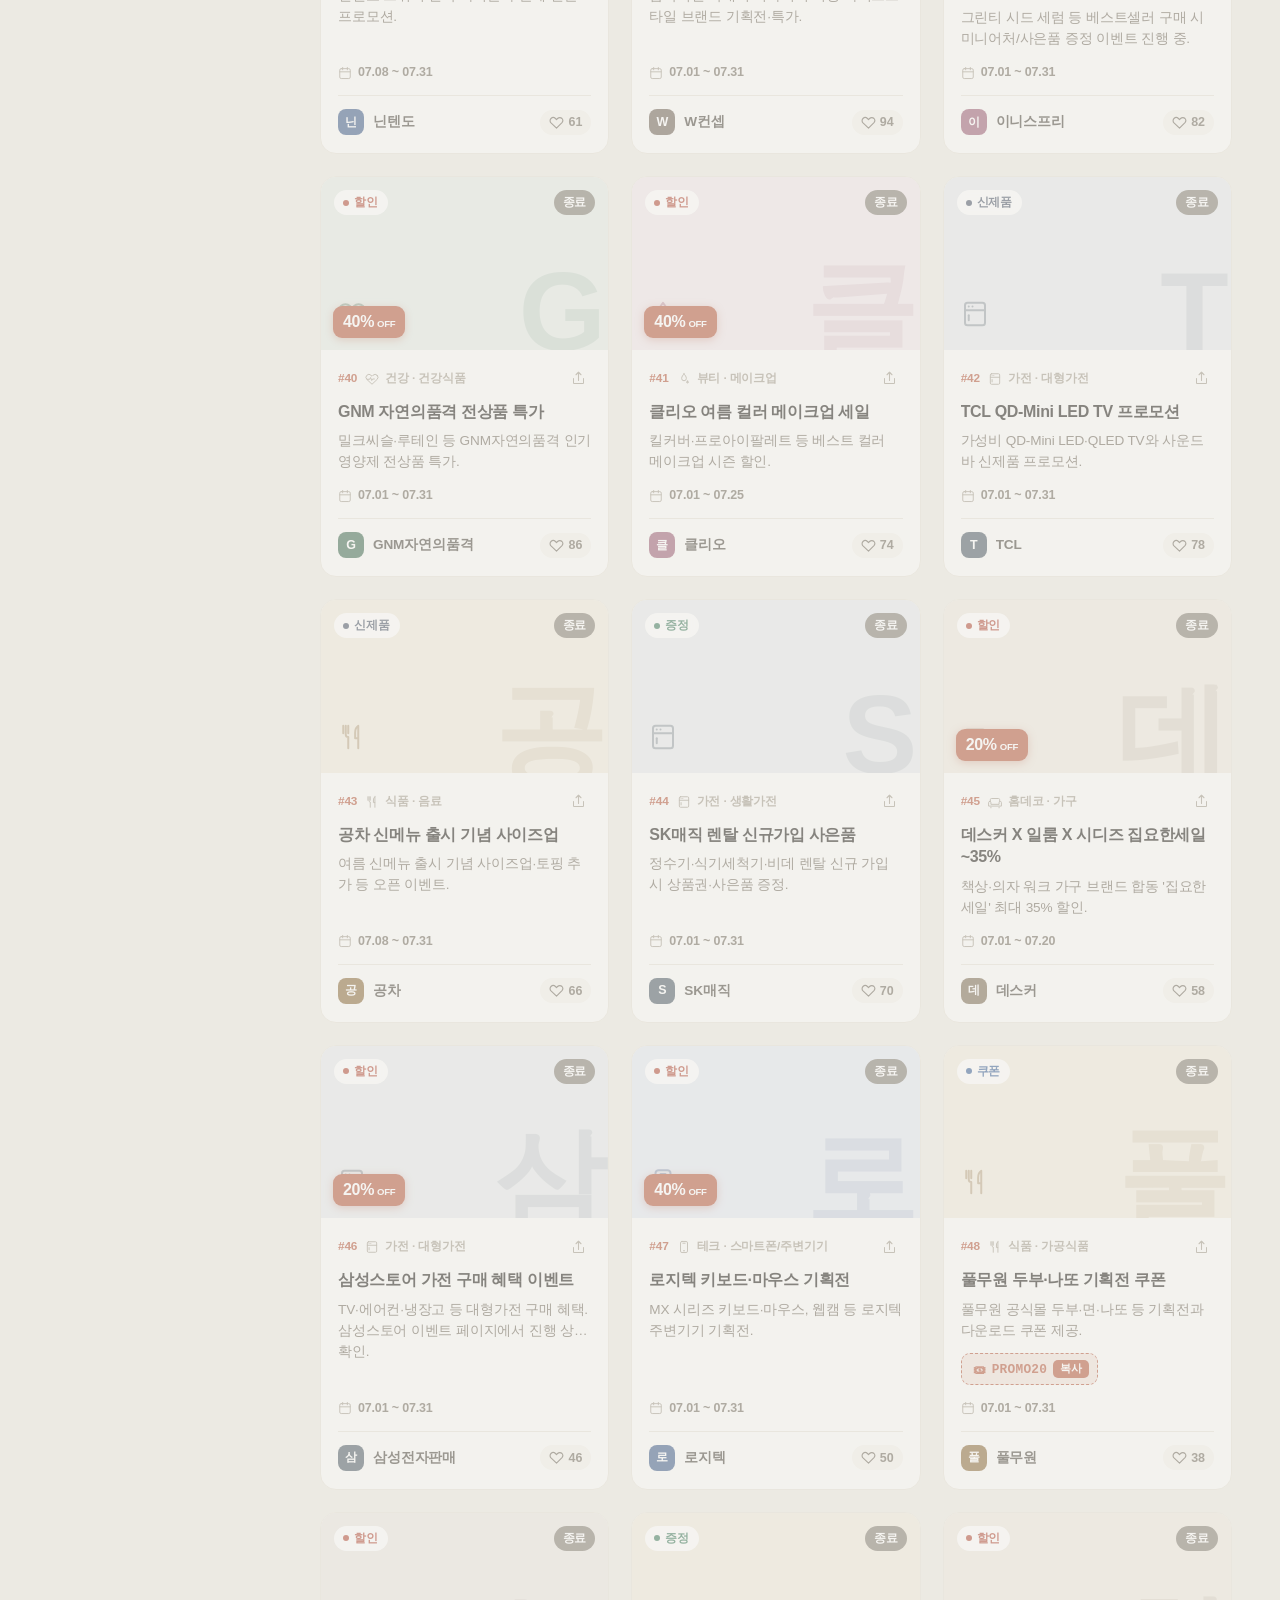
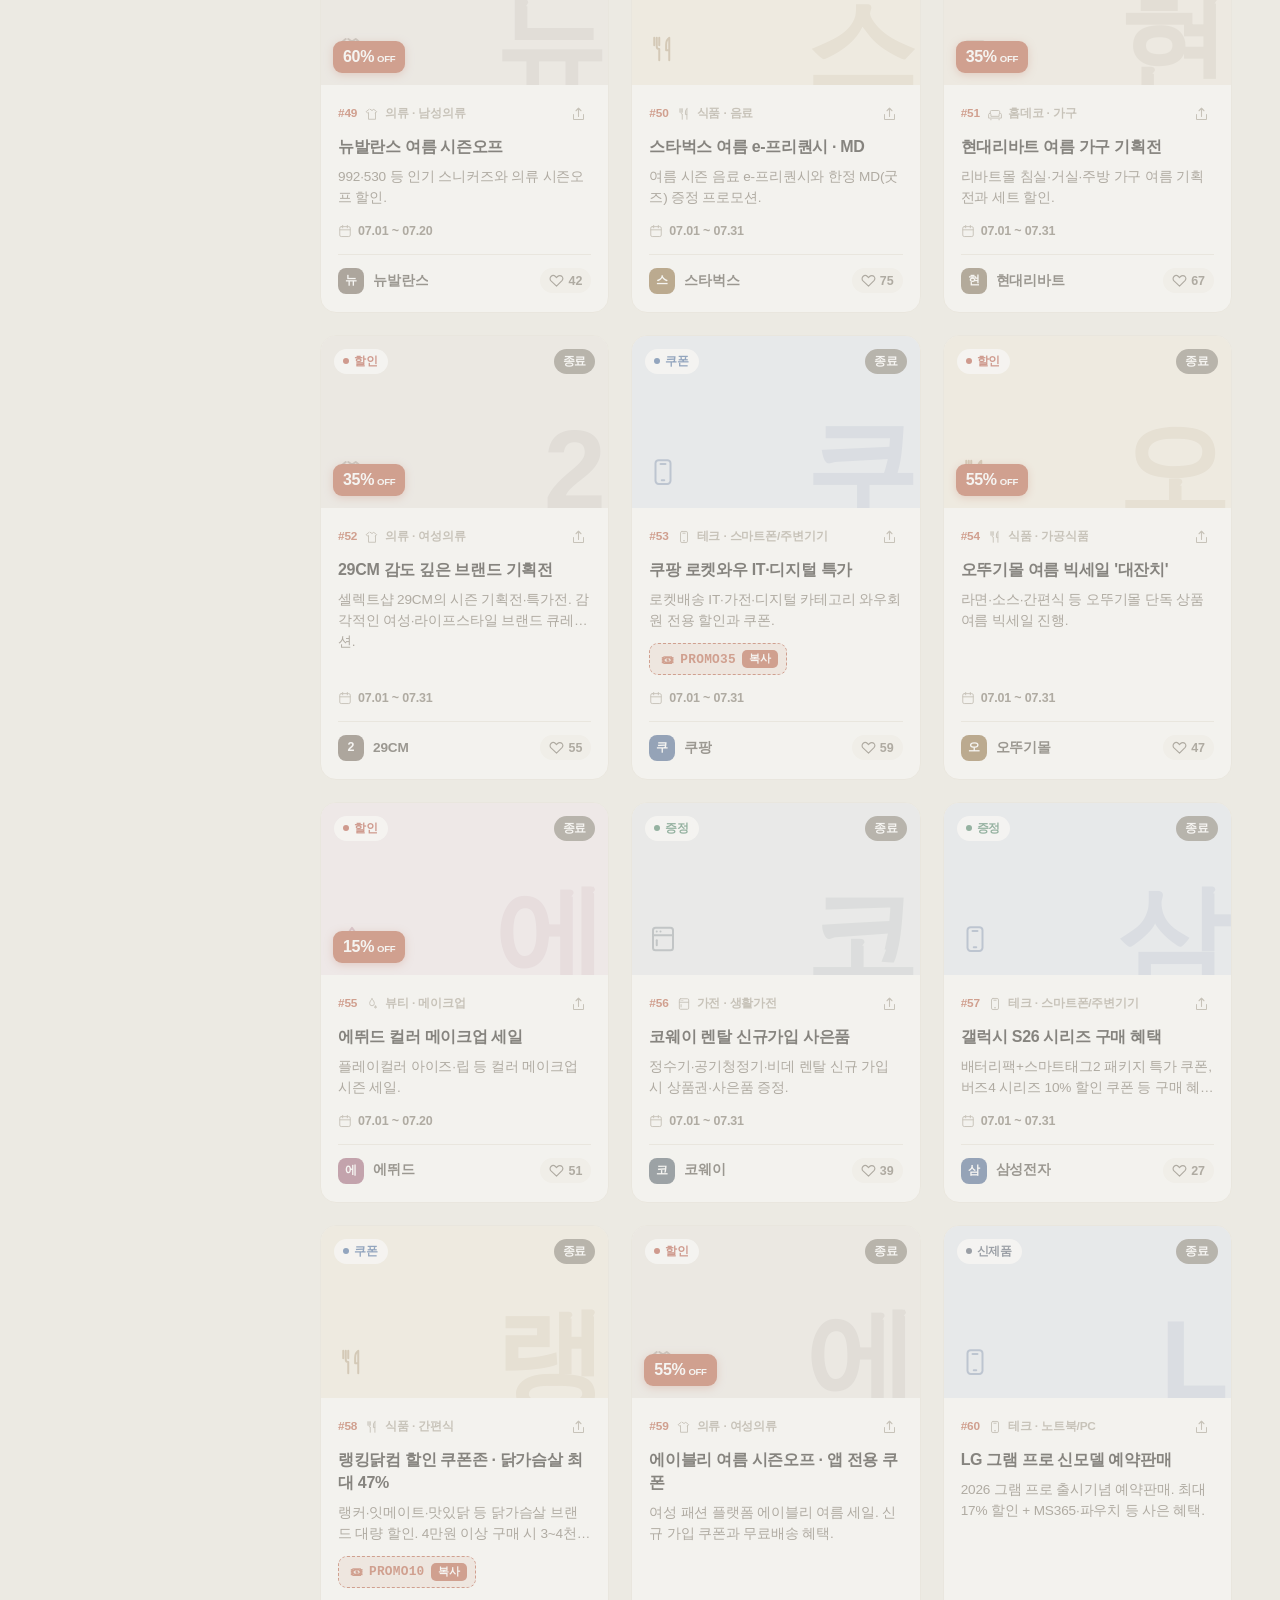
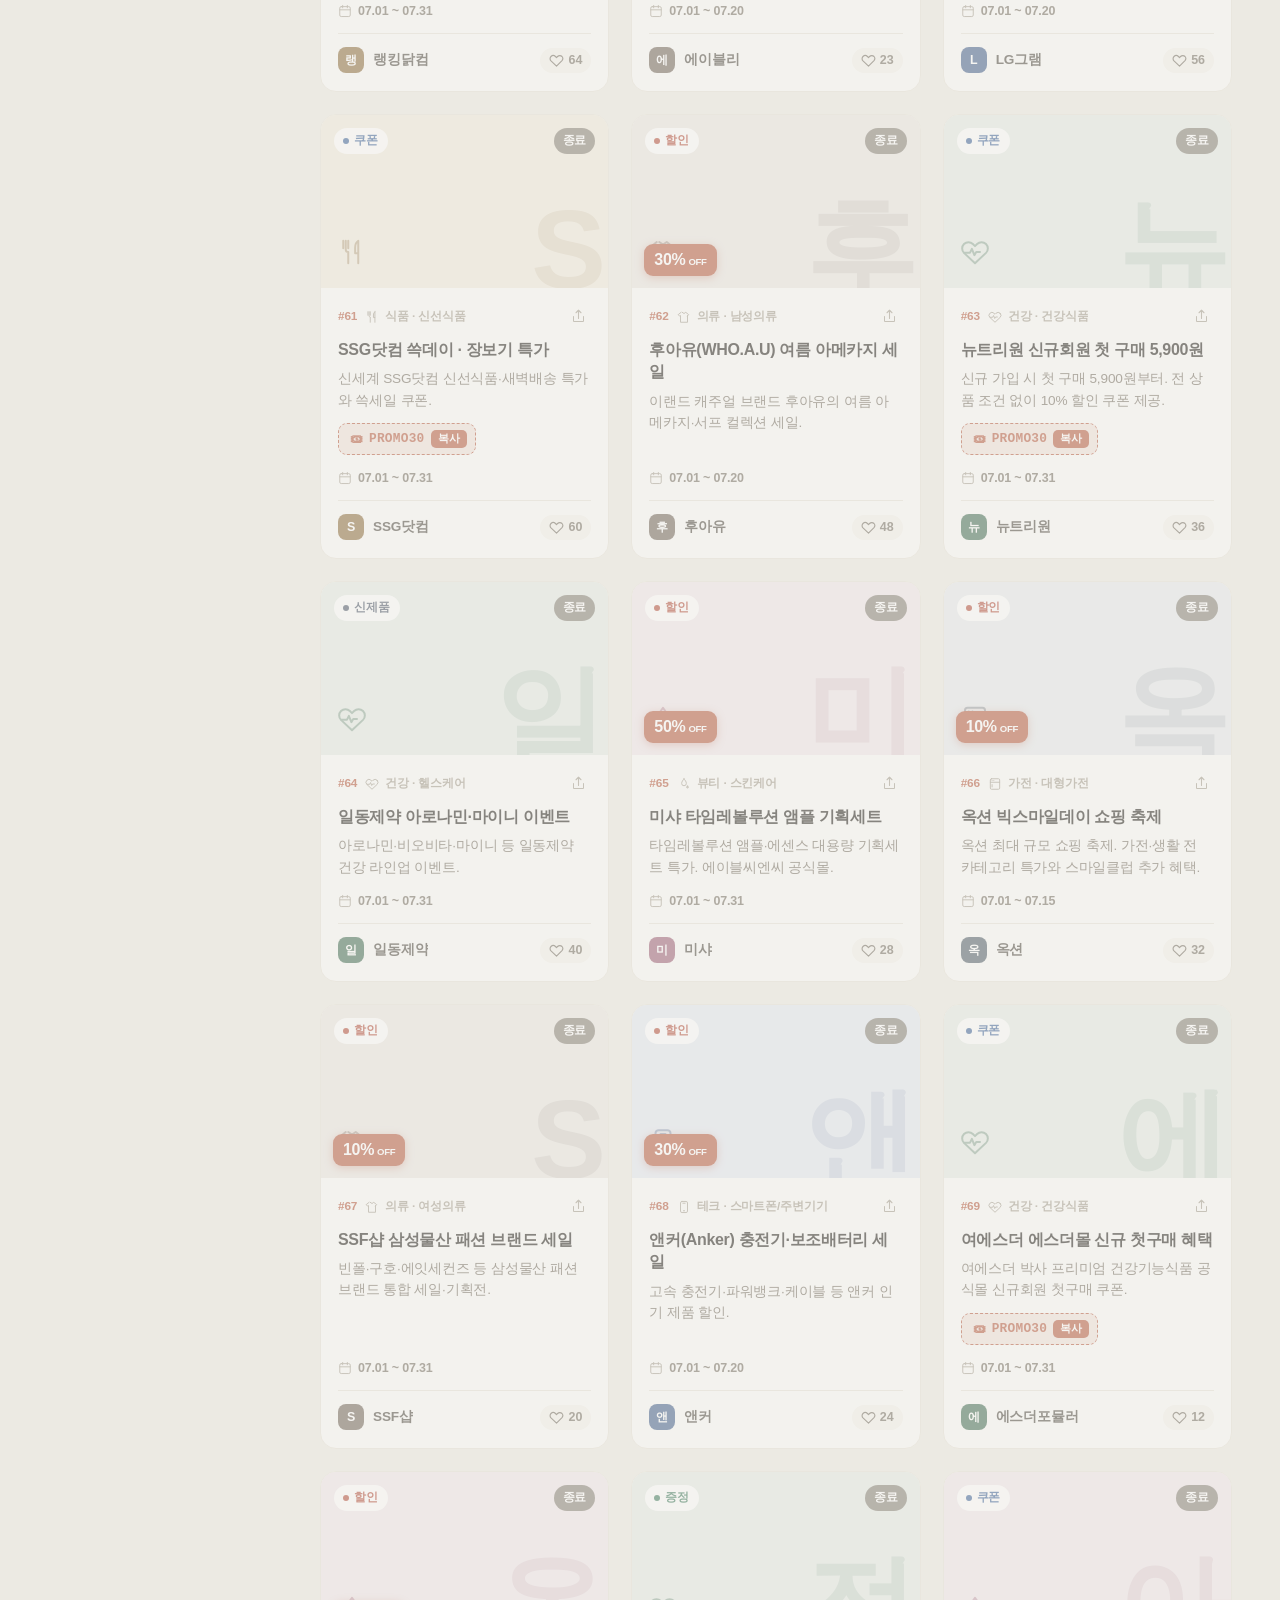
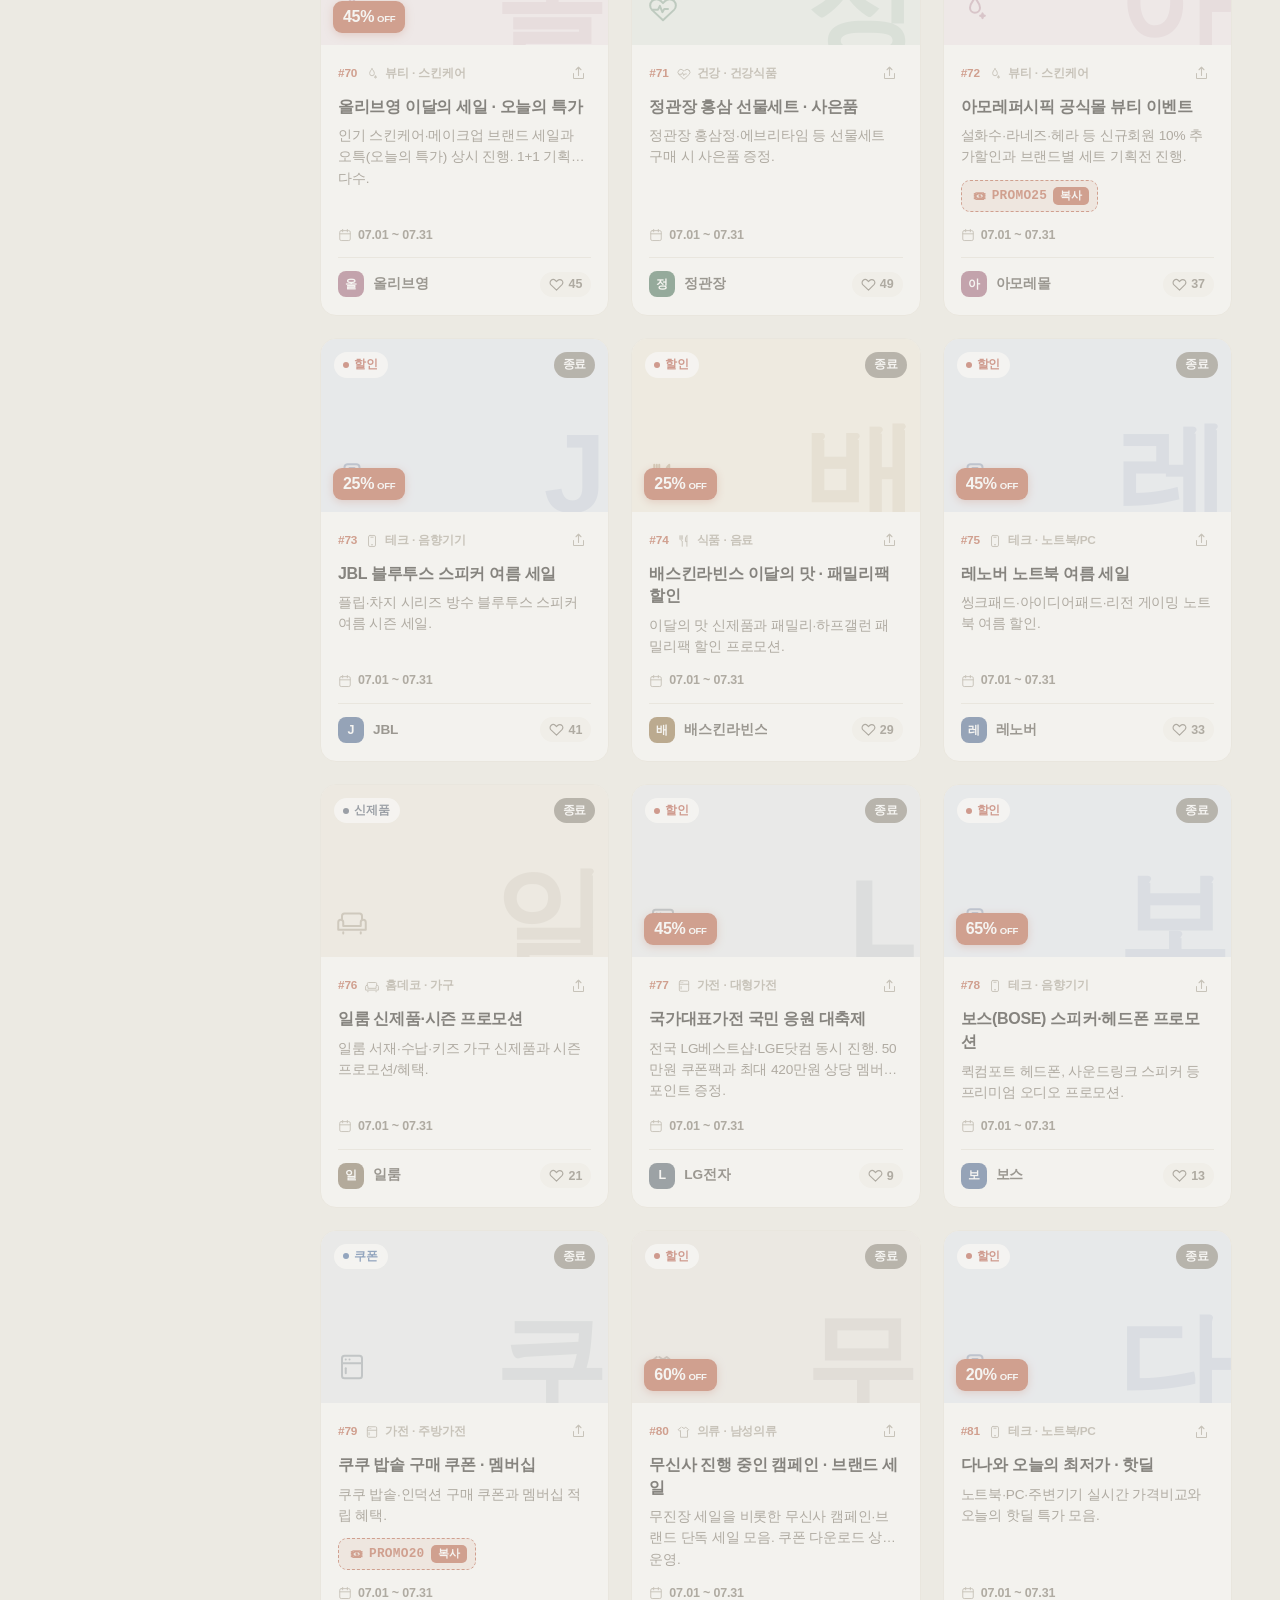
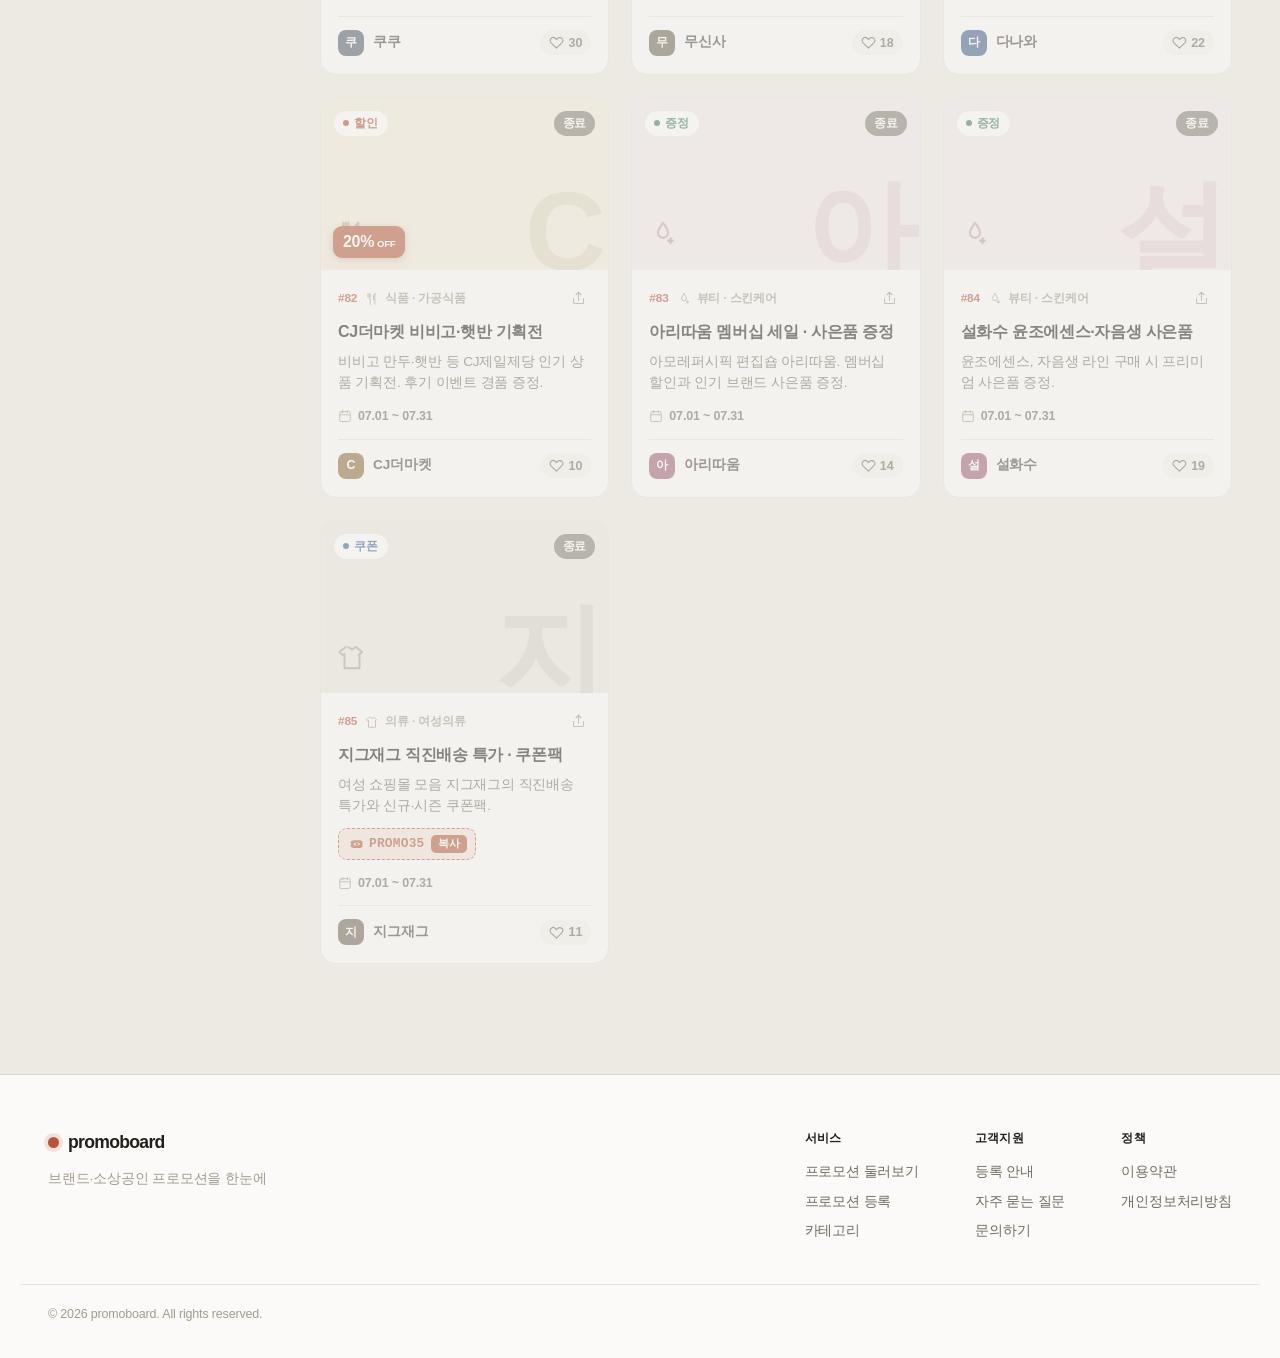
==== commit ff7908e5: "역할 기반 로그인(일반/사업자) + 회원가입 + 접근 권한 제어 - login.html/signup.html: 일반회원/사업자회원 탭, 회원가입(이름·아이디·패스워드·이메일, 사업" ====
--- a/index.html
+++ b/index.html
@@ -34,9 +34,9 @@
       </div>
 
       <nav class="header__nav">
-        <a href="report.html" class="header__link">인텔리전스</a>
-        <a href="company.html" class="header__link">기업센터</a>
-        <a href="#" class="header__link">로그인</a>
+        <a href="report.html" class="header__link js-biz">인텔리전스</a>
+        <a href="company.html" class="header__link js-biz">기업센터</a>
+        <span id="authArea" class="auth-area"></span>
         <a href="register.html" class="btn btn--primary">프로모션 등록</a>
       </nav>
     </div>
@@ -170,6 +170,7 @@
   <script src="js/icons.js"></script>
   <script src="data/categories.js"></script>
   <script src="data/promotions.js"></script>
+  <script src="js/auth.js"></script>
   <script src="js/main.js"></script>
 </body>
 </html>
--- a/css/style.css
+++ b/css/style.css
@@ -881,6 +881,28 @@
 .rep-b2b__cta .btn--primary:hover { background: #f0efec; }
 .rep-b2b__note { font-size: 0.82rem; color: rgba(255, 255, 255, 0.55); }
 
+/* ================= 인증 (로그인/회원가입) ================= */
+/* 역할별 메뉴 노출: 기본 숨김 → 사업자 로그인 시에만 */
+.js-biz { display: none; }
+body.is-biz .js-biz { display: inline; }
+.auth-area { display: inline-flex; align-items: center; gap: 16px; }
+.auth-name { font-size: 0.85rem; font-weight: 700; color: var(--ink-2); }
+
+.auth-page { max-width: 460px; margin: 0 auto; padding: 56px 24px 80px; }
+.auth-card { background: var(--surface); border: 1px solid var(--line-2); border-radius: 18px; padding: 38px 34px; }
+.auth-card__title { font-size: 1.5rem; font-weight: 800; letter-spacing: -0.02em; }
+.auth-card__sub { font-size: 0.9rem; color: var(--muted); margin: 6px 0 22px; }
+.auth-tabs { display: grid; grid-template-columns: 1fr 1fr; gap: 6px; padding: 5px; background: var(--surface-2); border: 1px solid var(--line); border-radius: 12px; margin-bottom: 22px; }
+.auth-tab { padding: 11px; border-radius: 8px; font-size: 0.9rem; font-weight: 700; color: var(--muted); transition: all 0.15s; }
+.auth-tab:hover { color: var(--ink); }
+.auth-tab.is-active { background: var(--ink); color: #fff; box-shadow: var(--shadow); }
+.auth-submit { width: 100%; margin-top: 8px; }
+.auth-err { color: #b24a38; font-weight: 600; font-size: 0.88rem; margin-bottom: 12px; }
+.auth-alt { text-align: center; font-size: 0.88rem; color: var(--muted); margin-top: 18px; }
+.auth-alt a { color: var(--accent); font-weight: 700; }
+.auth-demo { text-align: center; font-size: 0.8rem; color: var(--faint); margin-top: 14px; padding-top: 14px; border-top: 1px solid var(--line-2); }
+.auth-demo b { color: var(--ink-2); }
+
 /* ================= 기업 인텔리전스 센터 ================= */
 .co { max-width: 1160px; margin: 0 auto; padding: 30px 28px 70px; }
 .co-login { display: flex; justify-content: center; padding: 10px 0; }
@@ -916,8 +938,15 @@
 .co-age__bar { width: 26%; min-width: 80px; }
 .co-age__bar span { display: block; height: 8px; border-radius: 999px; }
 
-.co-me .rankrow__name { color: var(--accent); font-weight: 800; }
-.co-me .rankrow__bar span { background: var(--accent) !important; }
+/* 우리 위치(경쟁사 식별정보 없음) */
+.co-pos { display: flex; align-items: center; gap: 22px; }
+.co-pos__share { font-family: "Noto Serif KR", serif; font-size: 2.6rem; font-weight: 600; color: var(--accent); line-height: 1; }
+.co-pos__share span { font-size: 1.1rem; }
+.co-pos__rows { display: flex; flex-direction: column; gap: 8px; flex: 1; }
+.co-pos__rows > div { display: flex; justify-content: space-between; font-size: 0.86rem; color: var(--muted); }
+.co-pos__rows b { color: var(--ink); font-weight: 700; }
+.co-up { color: #3f7a5e !important; }
+.co-down { color: #b24a38 !important; }
 
 .co-promos { display: flex; flex-direction: column; gap: 10px; }
 .co-promo { display: flex; align-items: center; gap: 12px; padding: 12px 14px; background: var(--surface-2); border-radius: 12px; }
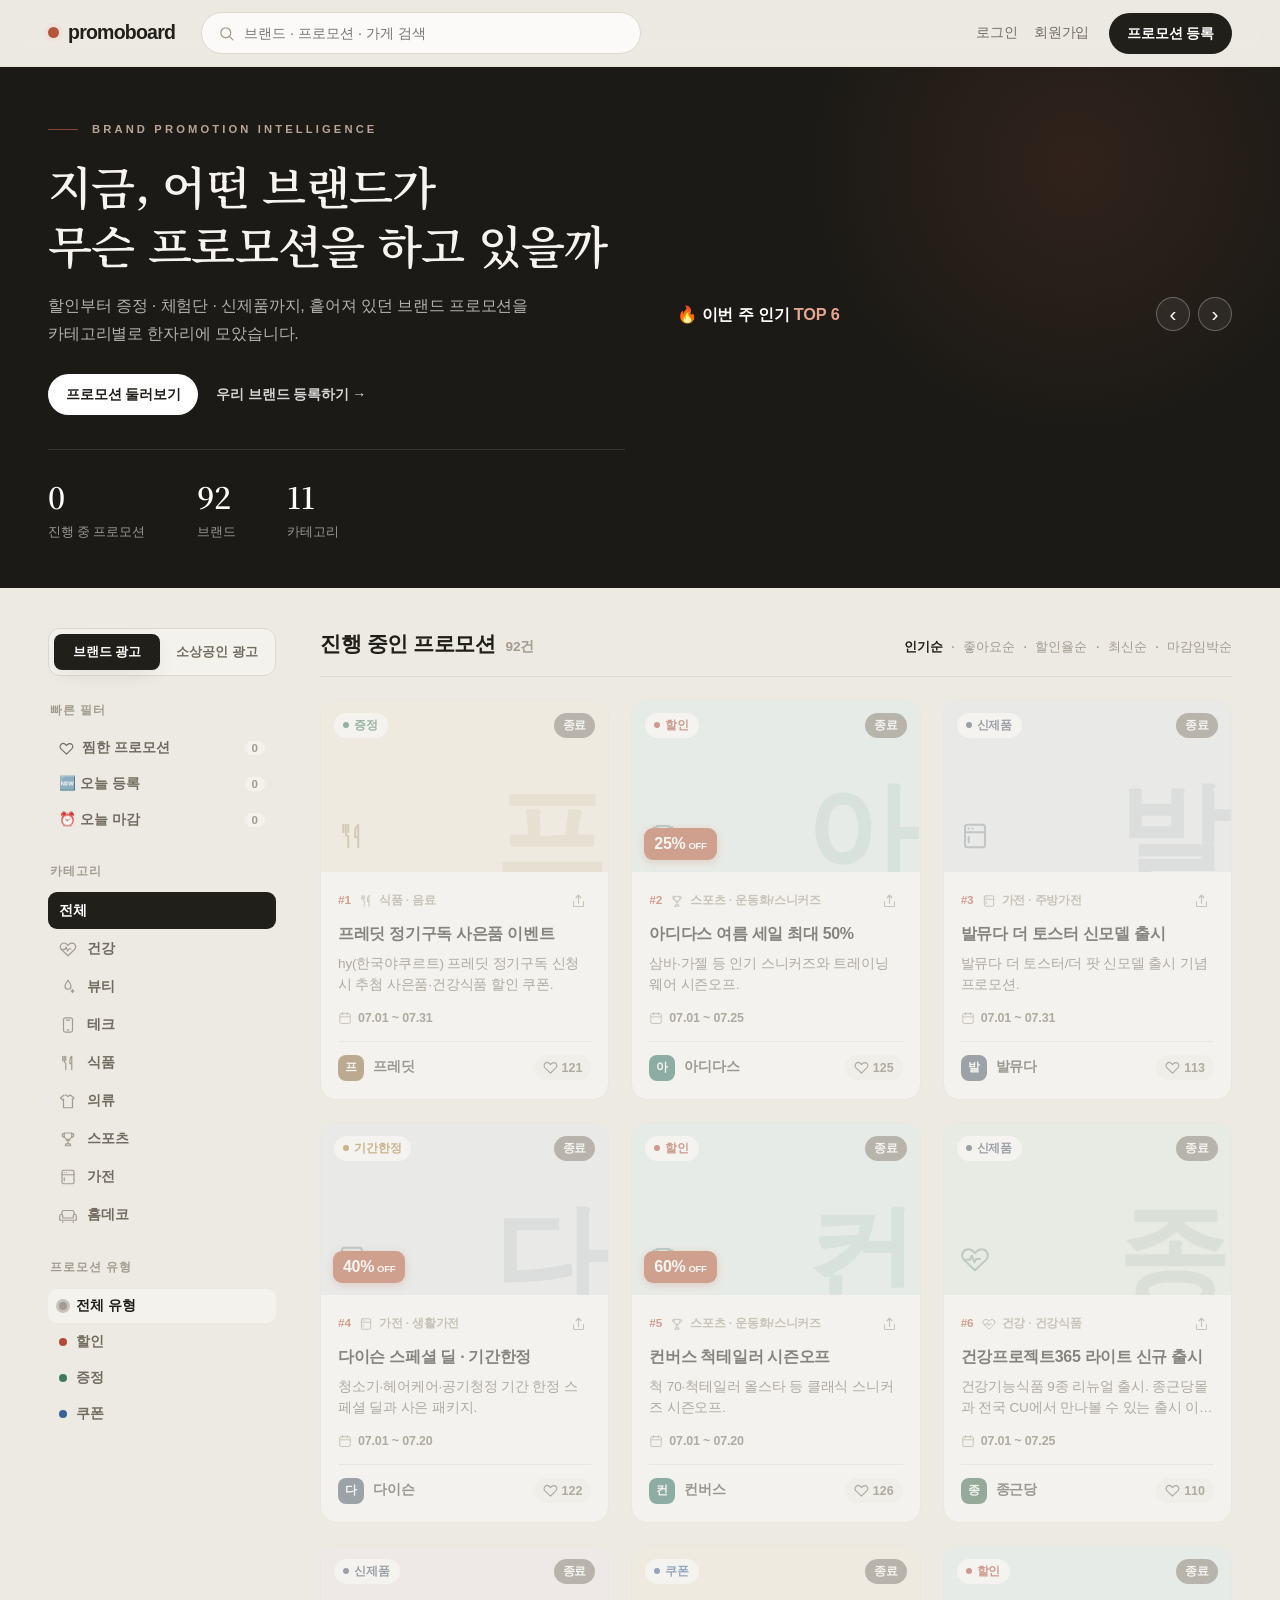
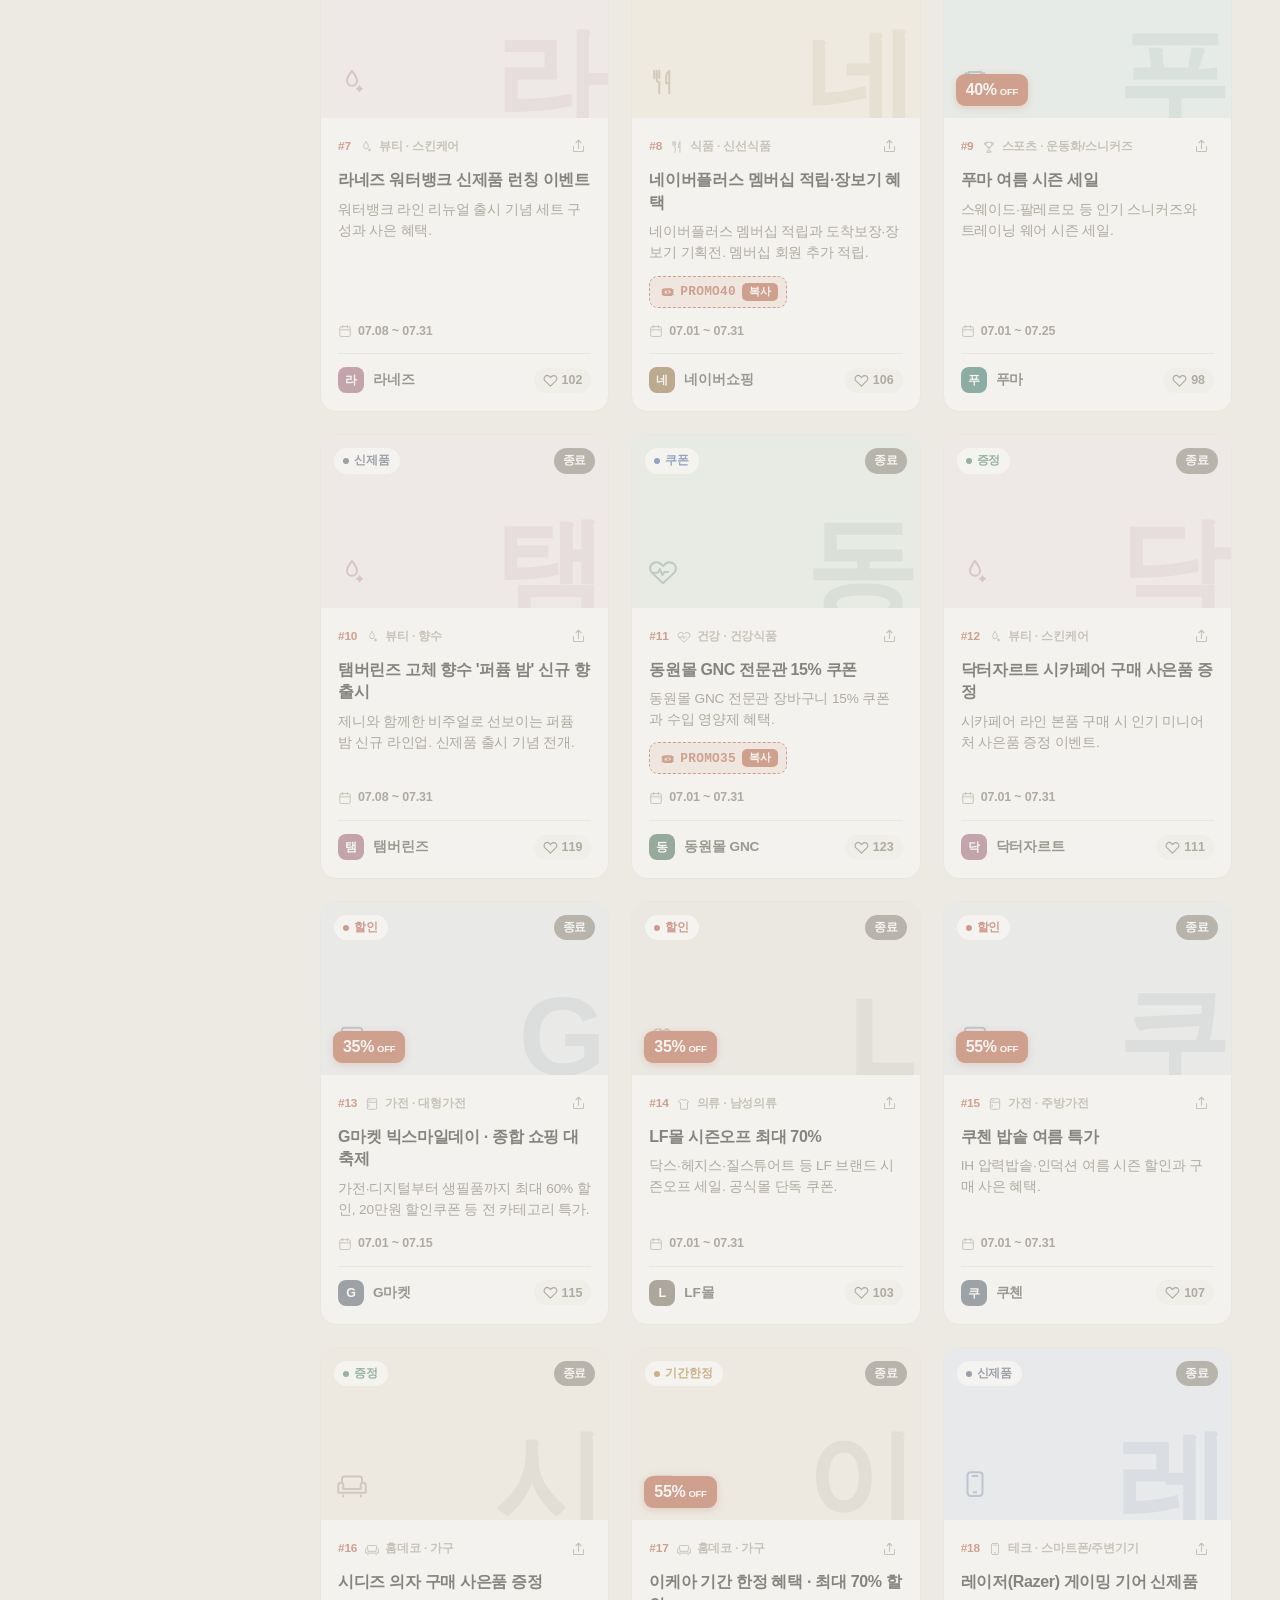
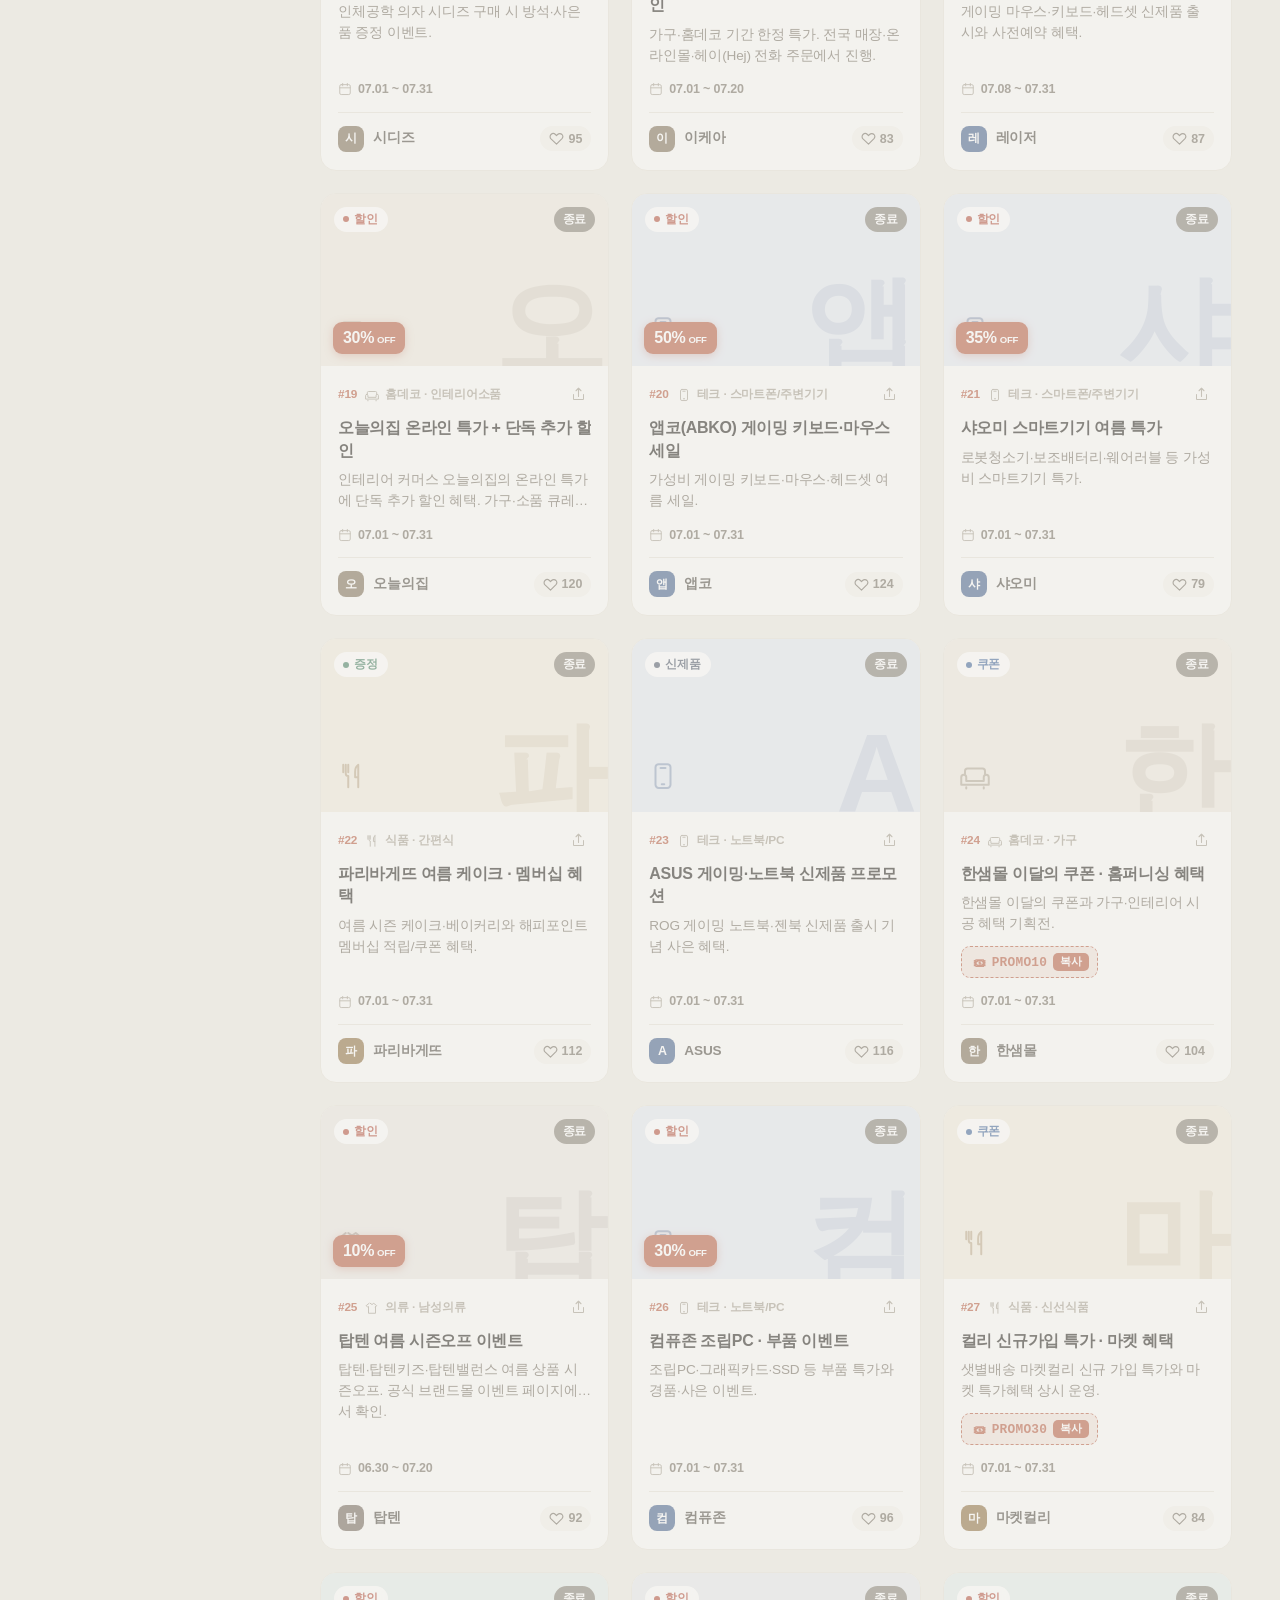
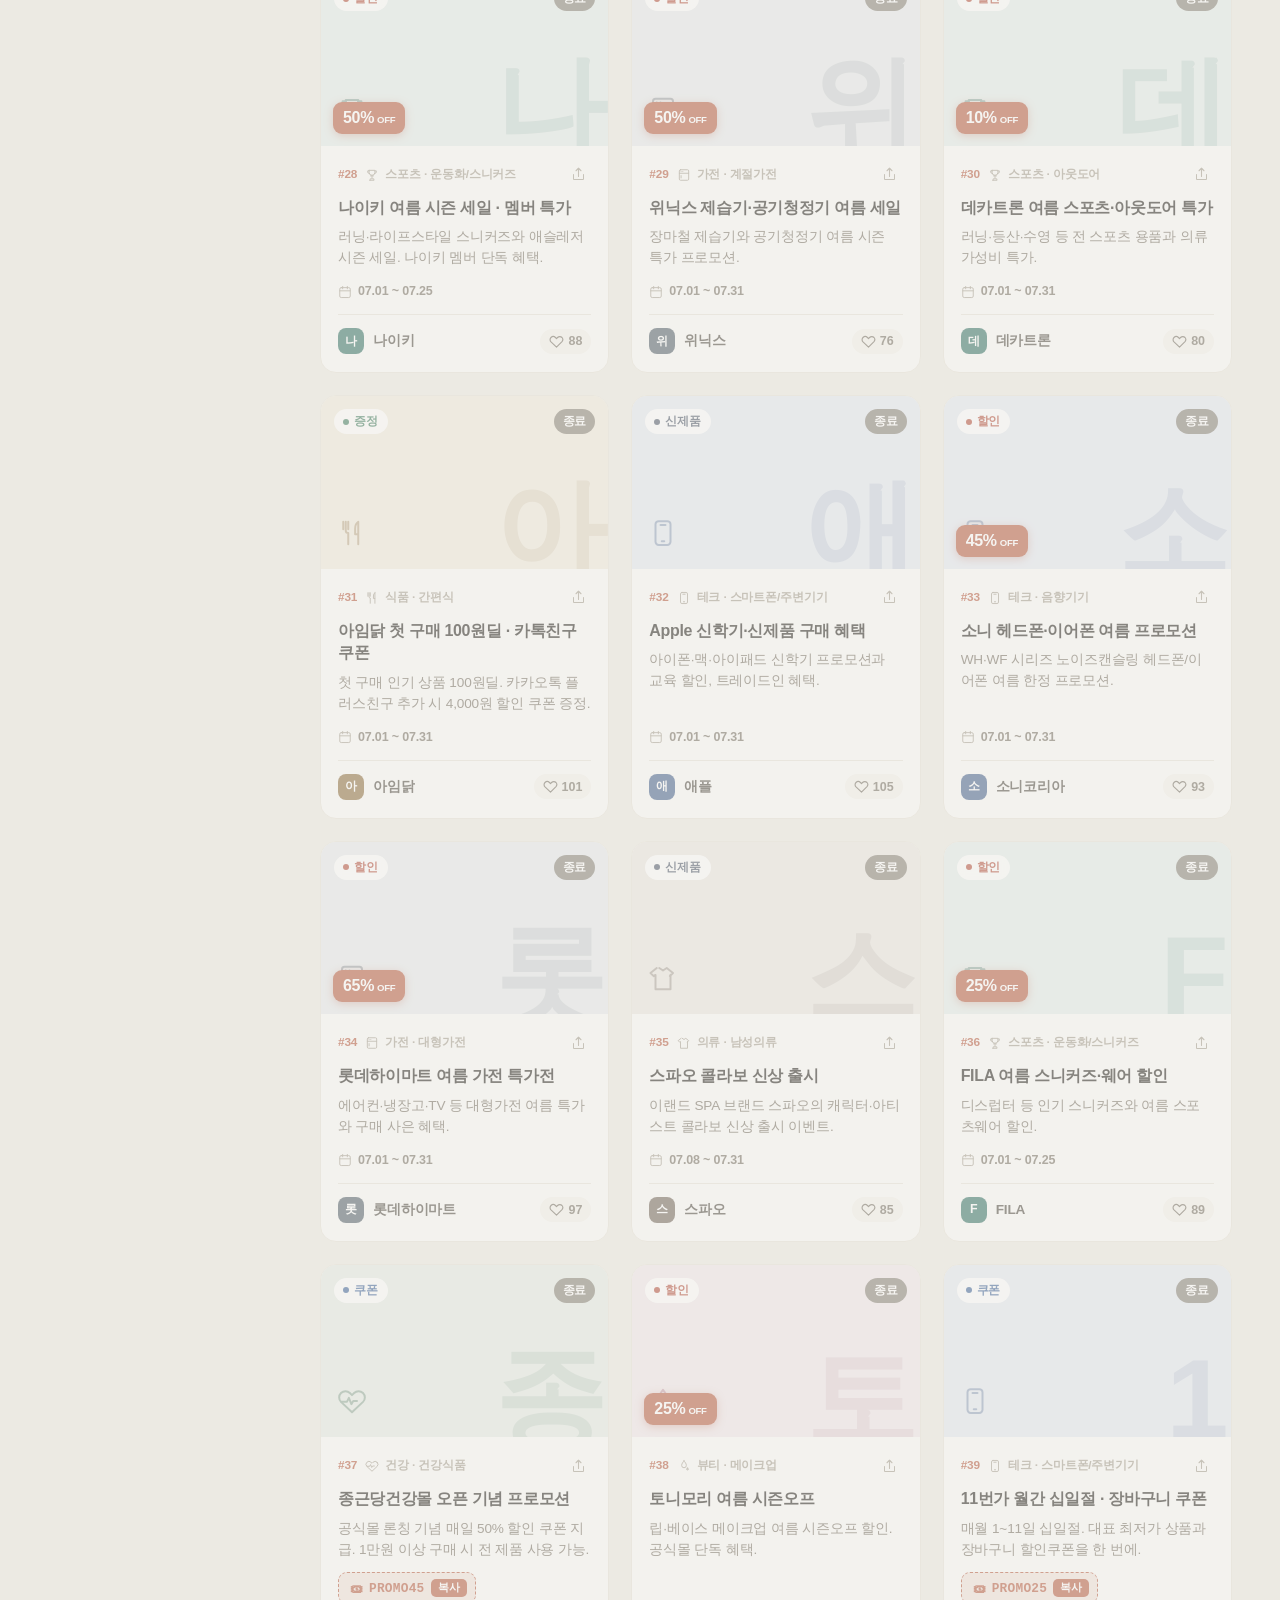
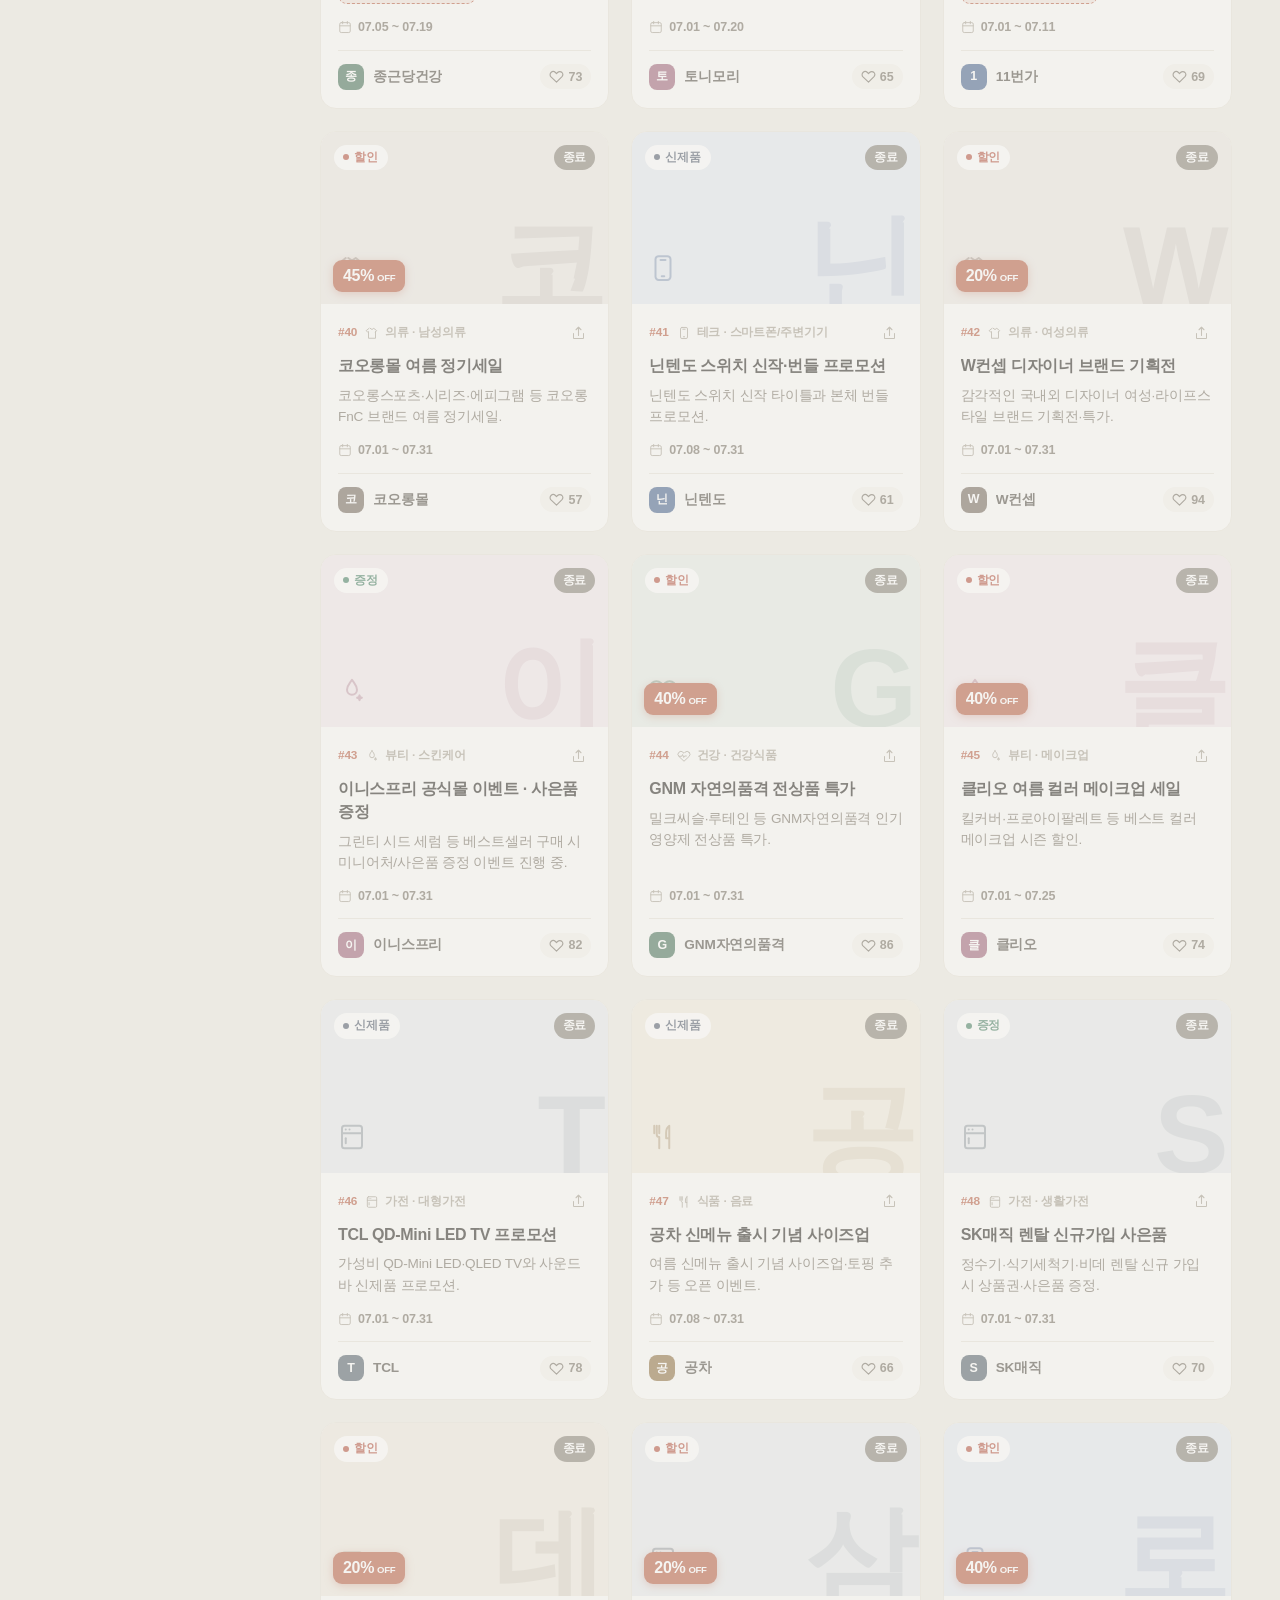
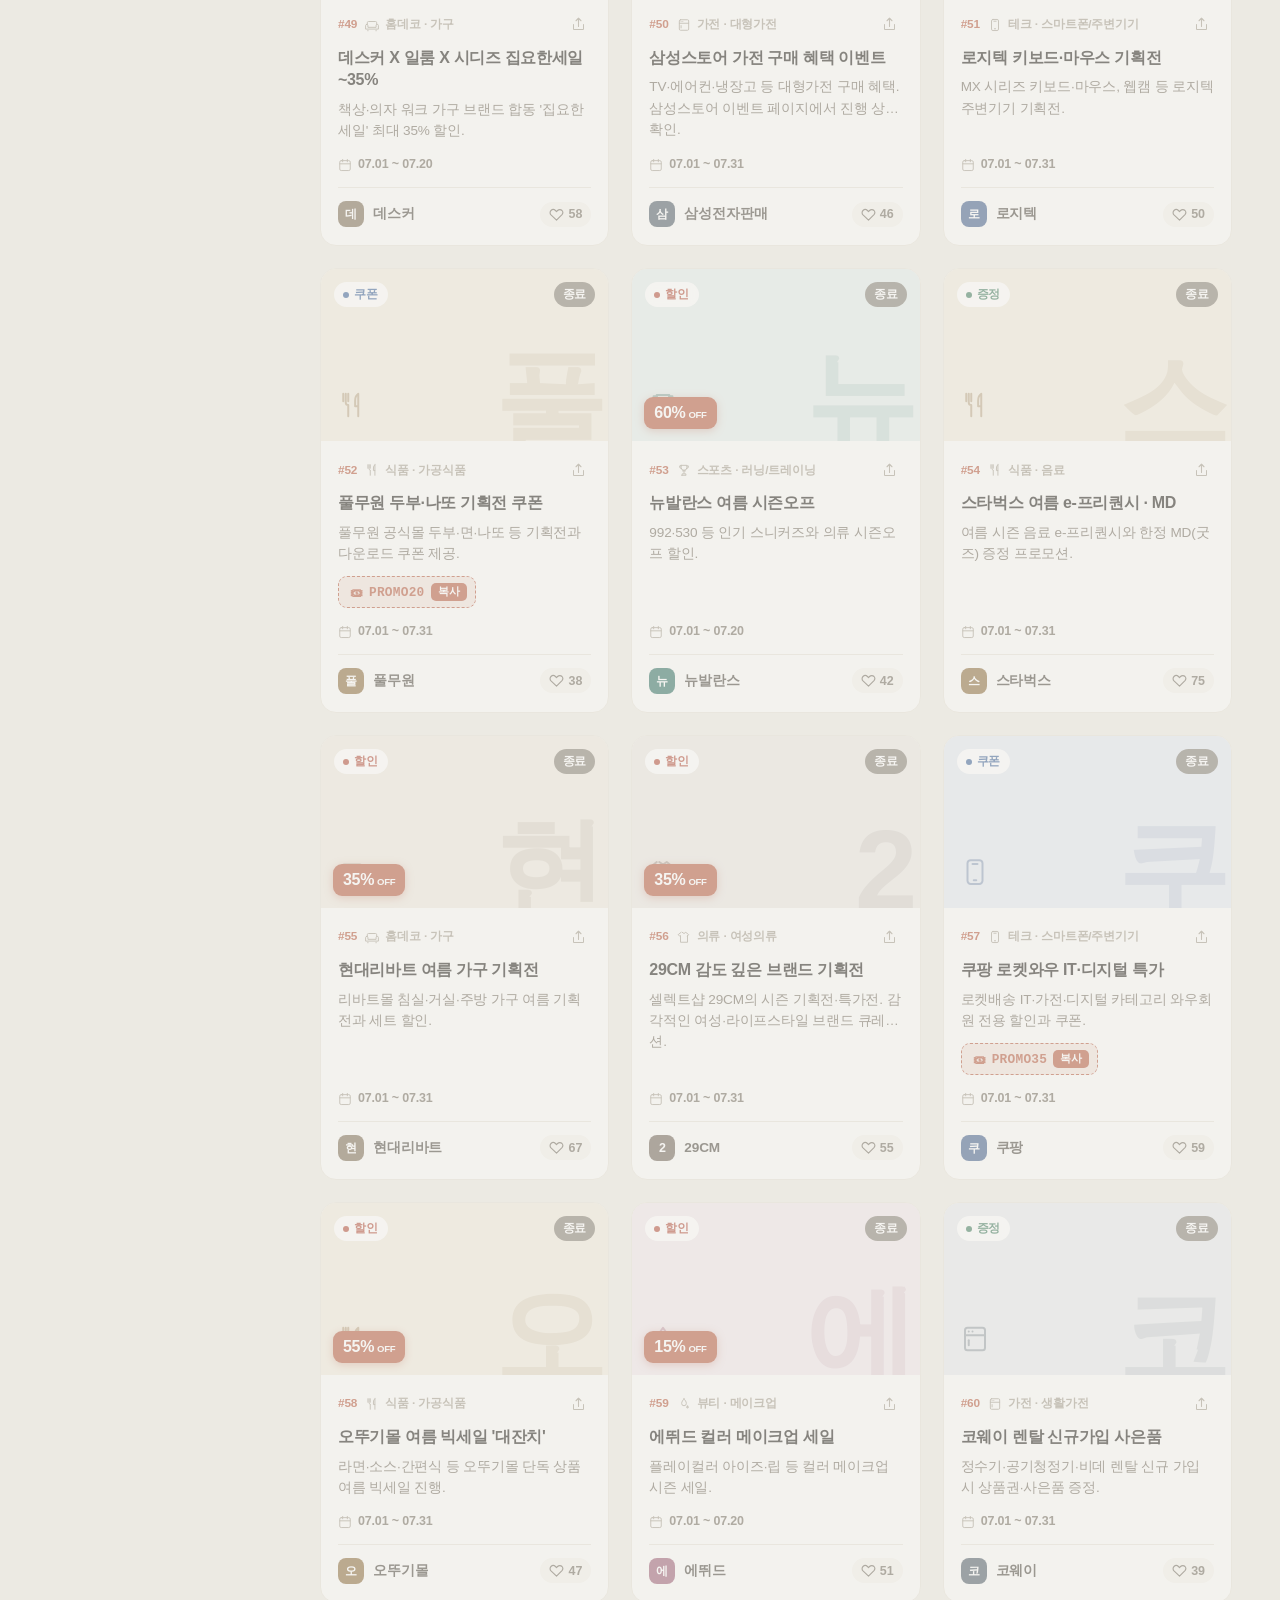
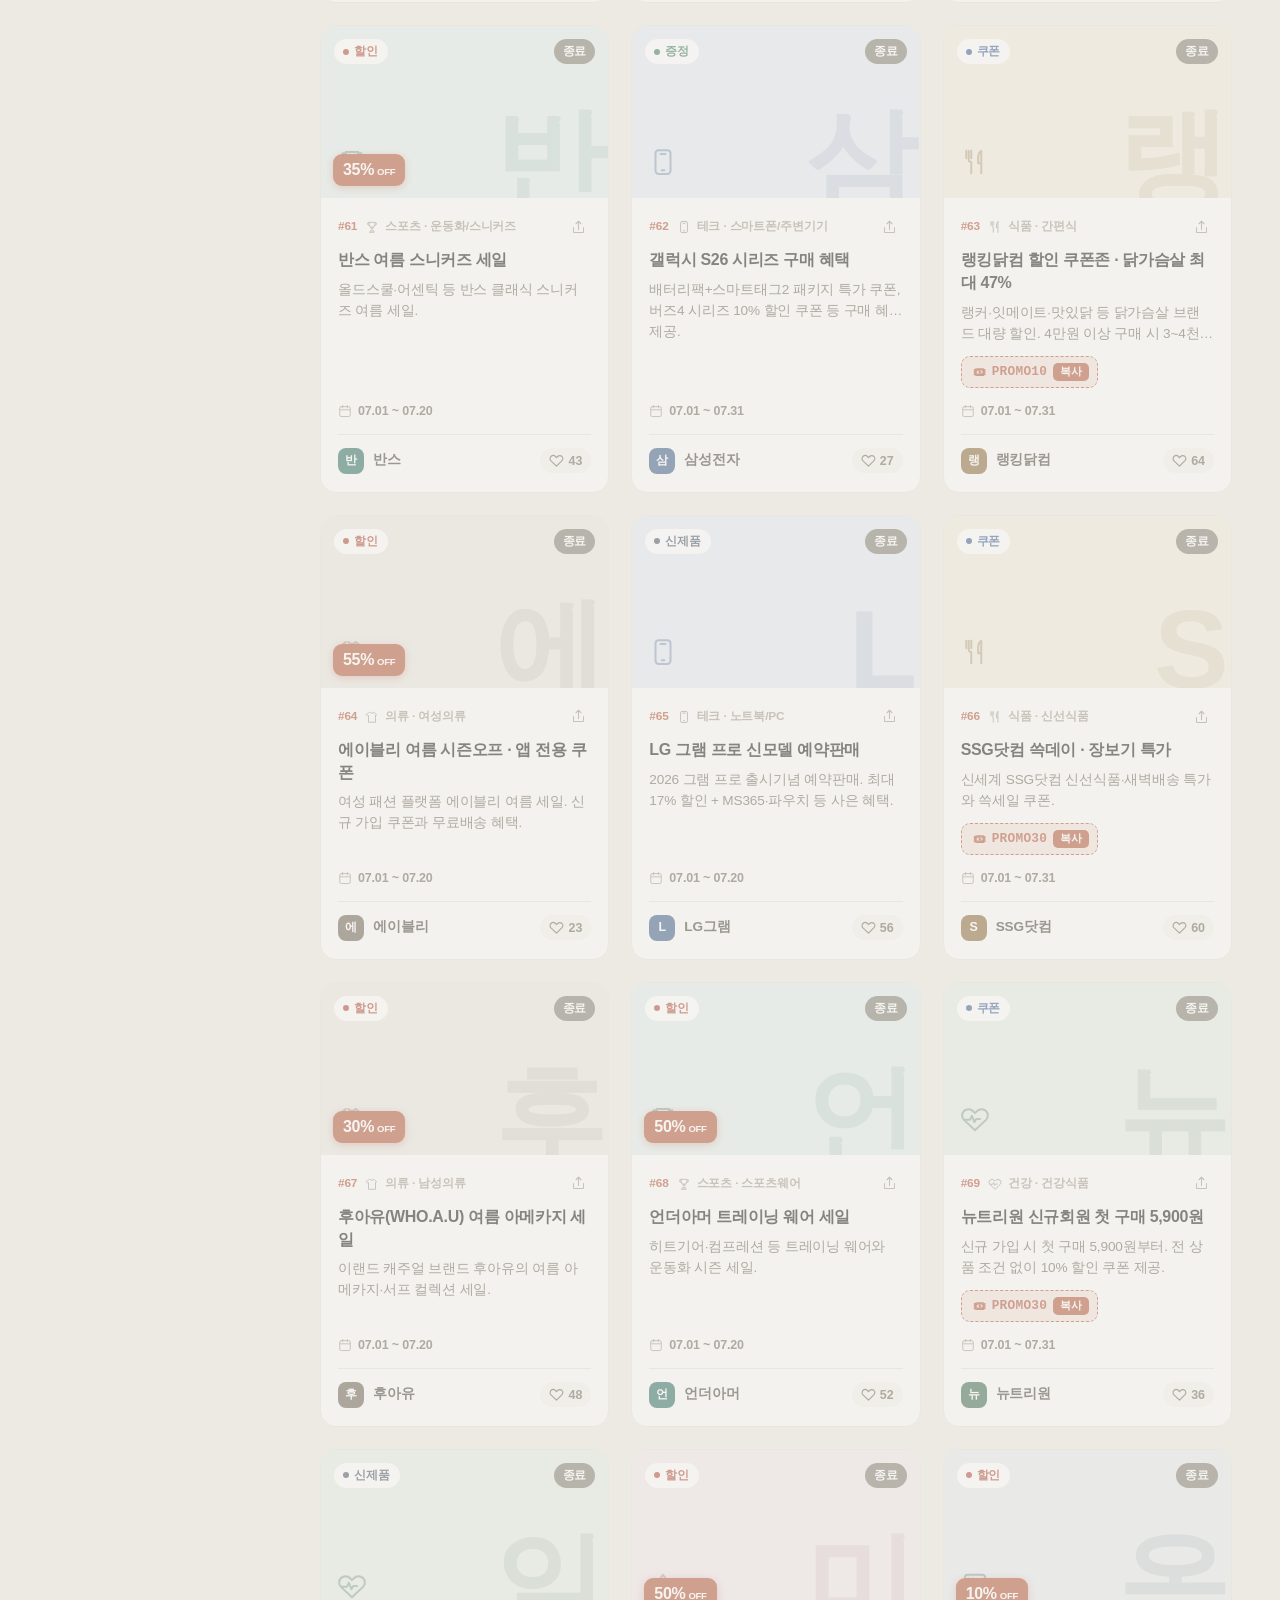
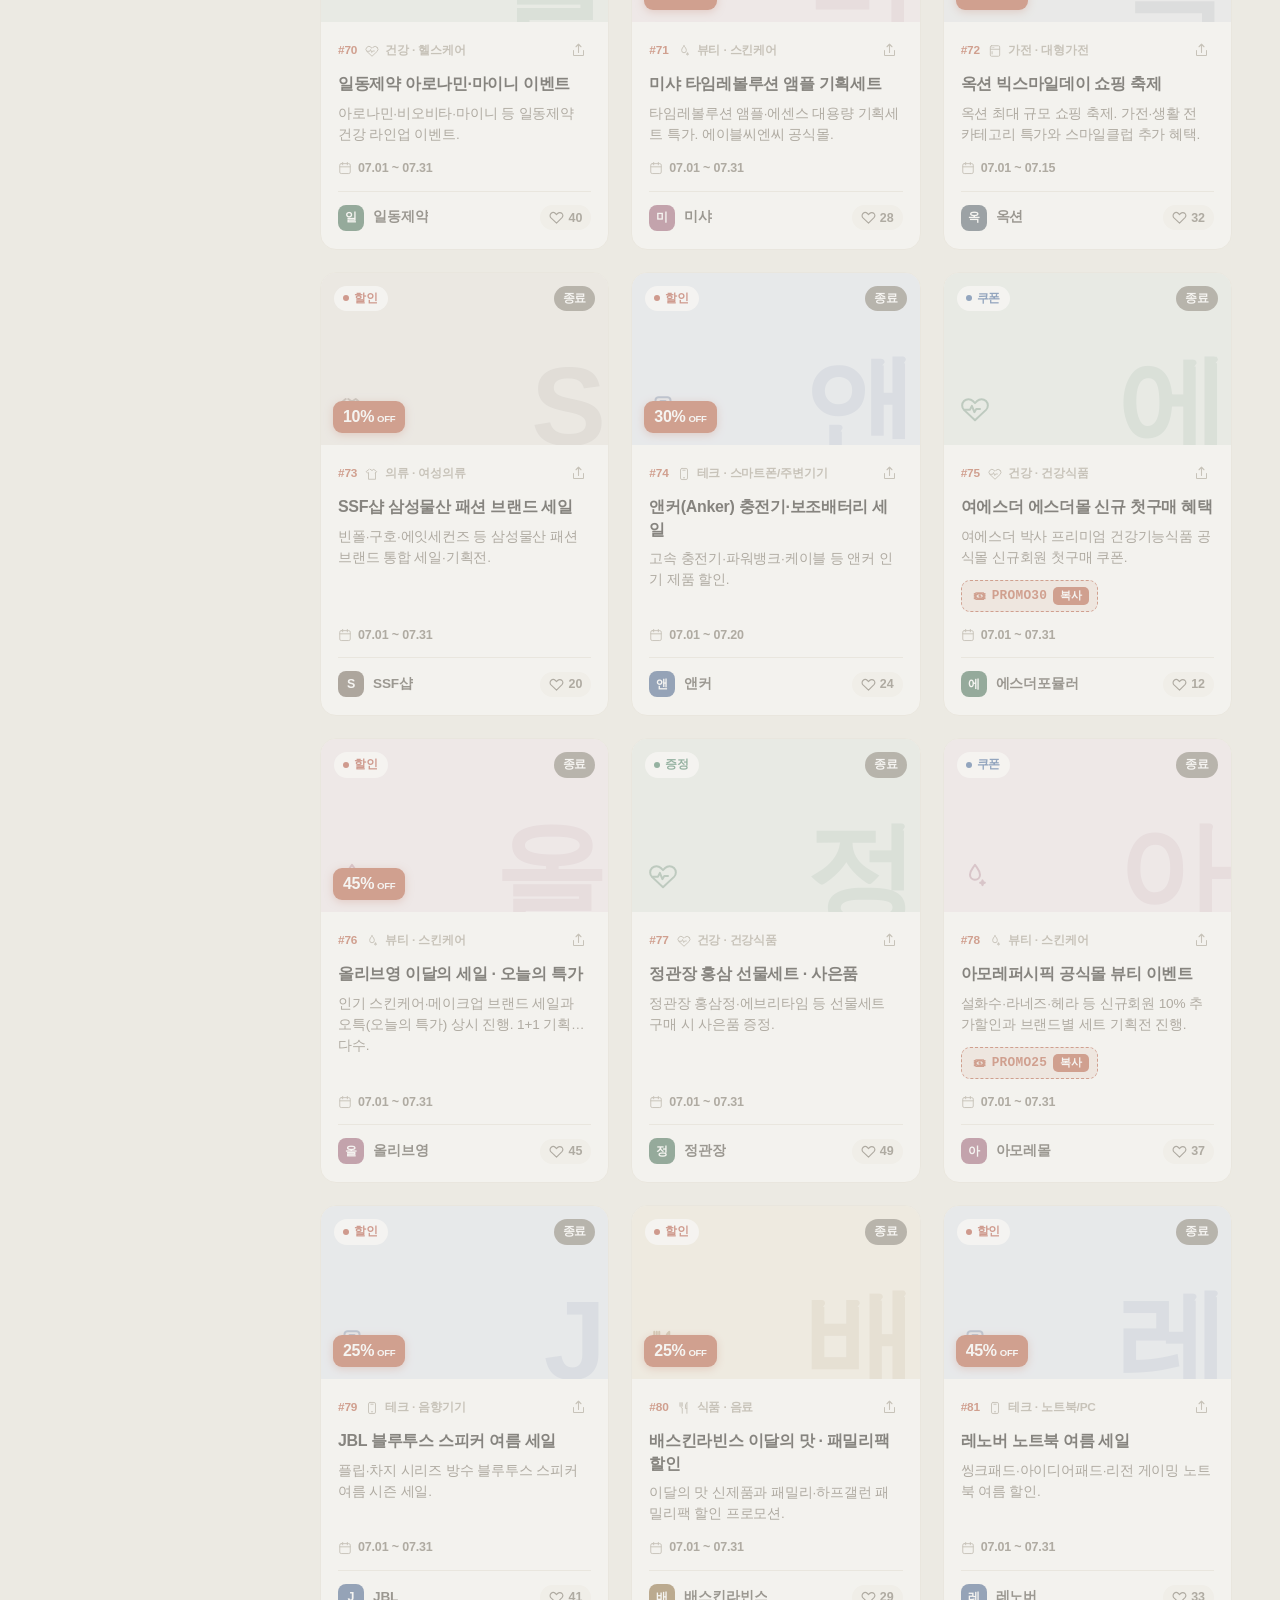
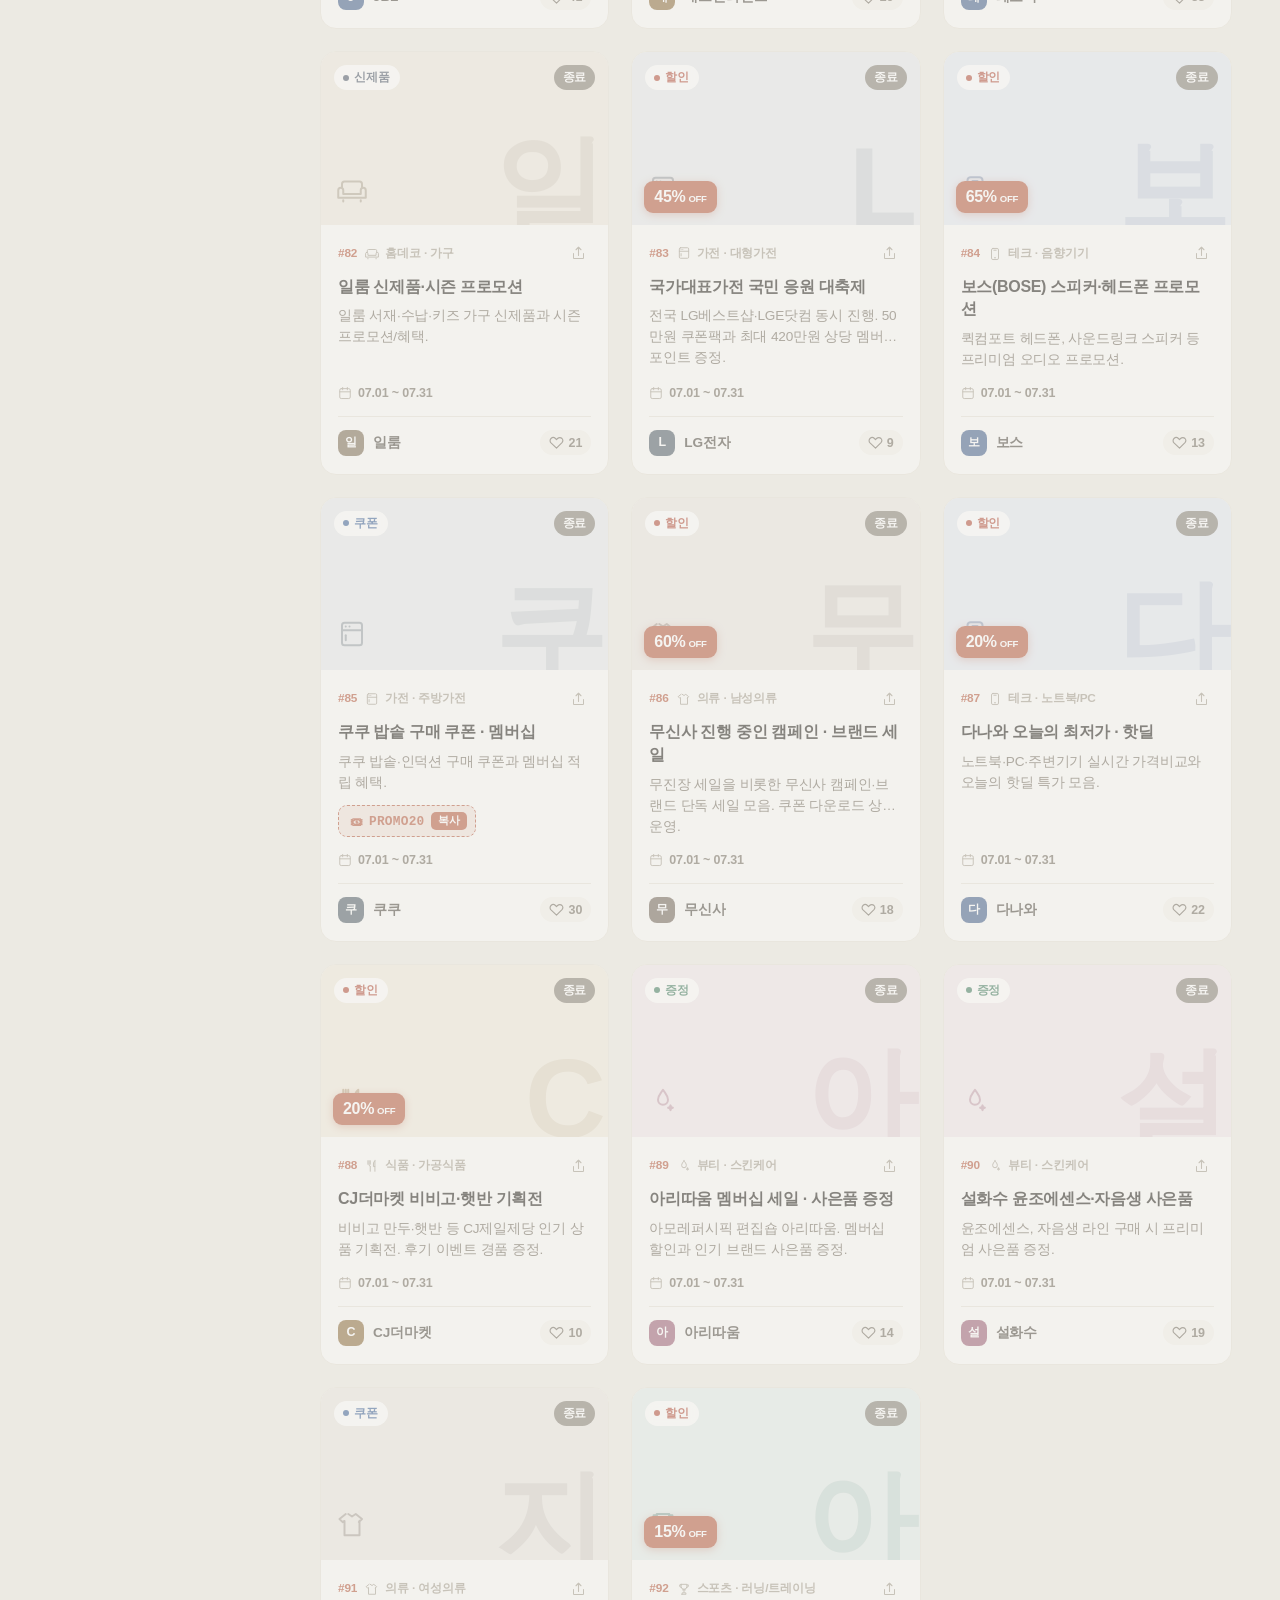
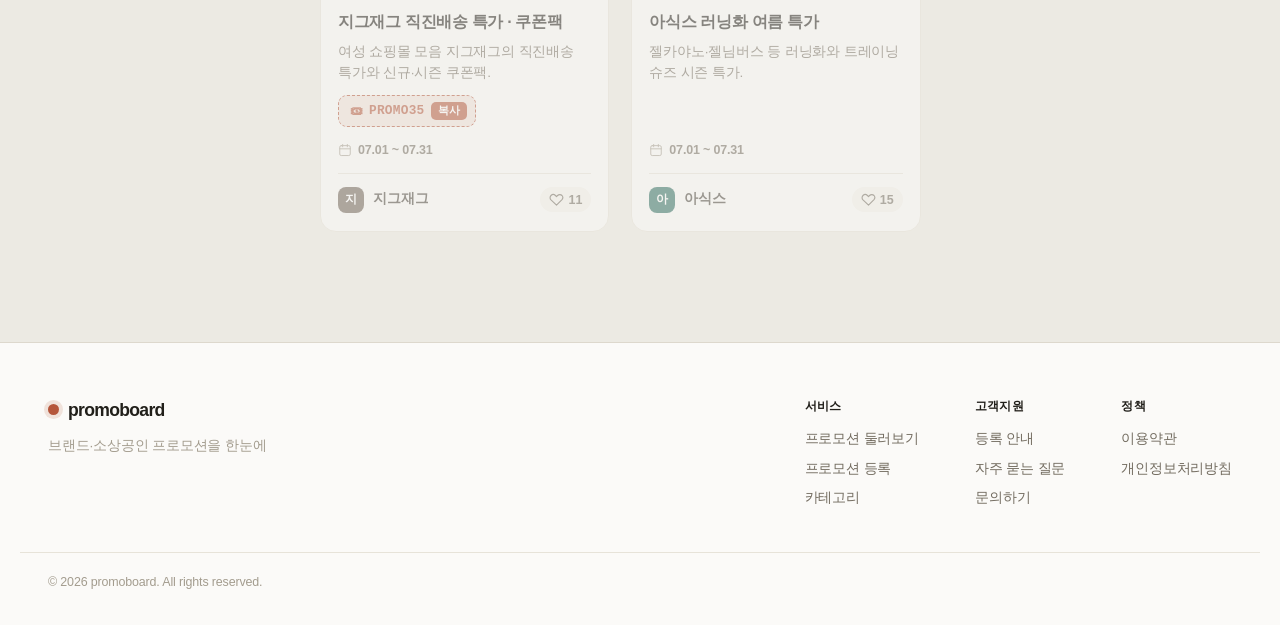
==== commit d7078259: "실시간 대시보드 + 가상 트래픽 시연 + 스크롤 깊이 분석 - traffic.js: 가상 트래픽 엔진(시작/중지) — 유입·클릭·스크롤깊이 무작위 생성, localStorage 누" ====
--- a/index.html
+++ b/index.html
@@ -61,19 +61,22 @@
           </div>
         </div>
 
-        <!-- 인기 TOP 캐러셀 (히어로 내부) -->
+        <!-- 히어로 우측: (기본) 인기 TOP 캐러셀 / (기업회원) 실시간 대시보드 -->
         <div class="hero__feature" aria-label="이번 주 인기 프로모션">
-          <div class="hero__feature-head">
-            <h2 class="hero__feature-title">🔥 이번 주 인기 <span>TOP 6</span></h2>
-            <div class="hotroll__nav">
-              <button class="hotroll__arrow" id="hotPrev" aria-label="이전">&lsaquo;</button>
-              <button class="hotroll__arrow" id="hotNext" aria-label="다음">&rsaquo;</button>
+          <div id="heroCarousel">
+            <div class="hero__feature-head">
+              <h2 class="hero__feature-title">🔥 이번 주 인기 <span>TOP 6</span></h2>
+              <div class="hotroll__nav">
+                <button class="hotroll__arrow" id="hotPrev" aria-label="이전">&lsaquo;</button>
+                <button class="hotroll__arrow" id="hotNext" aria-label="다음">&rsaquo;</button>
+              </div>
             </div>
+            <div class="hotroll__viewport" id="hotViewport">
+              <div class="hotroll__track" id="hotTrack"><!-- JS 렌더 --></div>
+            </div>
+            <div class="hotroll__dots" id="hotDots"><!-- JS 렌더 --></div>
           </div>
-          <div class="hotroll__viewport" id="hotViewport">
-            <div class="hotroll__track" id="hotTrack"><!-- JS 렌더 --></div>
-          </div>
-          <div class="hotroll__dots" id="hotDots"><!-- JS 렌더 --></div>
+          <div id="heroDash" class="ld ld--dark" hidden><!-- 기업회원 실시간 대시보드 --></div>
         </div>
       </div>
     </section>
@@ -171,6 +174,8 @@
   <script src="data/categories.js"></script>
   <script src="data/promotions.js"></script>
   <script src="js/auth.js"></script>
+  <script src="js/traffic.js"></script>
+  <script src="js/livedash.js"></script>
   <script src="js/main.js"></script>
 </body>
 </html>
--- a/css/style.css
+++ b/css/style.css
@@ -939,8 +939,10 @@
 .co-age__bar span { display: block; height: 8px; border-radius: 999px; }
 
 /* 우리 위치(경쟁사 식별정보 없음) */
-.co-pos { display: flex; align-items: center; gap: 22px; }
-.co-pos__share { font-family: "Noto Serif KR", serif; font-size: 2.6rem; font-weight: 600; color: var(--accent); line-height: 1; }
+.co-pos-grid { display: grid; grid-template-columns: 1fr 1fr; gap: 18px; }
+.co-pos-col__h { font-size: 0.78rem; font-weight: 800; color: var(--ink); margin-bottom: 10px; padding-bottom: 8px; border-bottom: 1px solid var(--line-2); }
+.co-pos { display: flex; align-items: center; gap: 16px; }
+.co-pos__share { font-family: "Noto Serif KR", serif; font-size: 2.1rem; font-weight: 600; color: var(--accent); line-height: 1; }
 .co-pos__share span { font-size: 1.1rem; }
 .co-pos__rows { display: flex; flex-direction: column; gap: 8px; flex: 1; }
 .co-pos__rows > div { display: flex; justify-content: space-between; font-size: 0.86rem; color: var(--muted); }
@@ -954,6 +956,54 @@
 .co-promo__body { display: flex; flex-direction: column; min-width: 0; }
 .co-promo__body b { font-size: 0.92rem; font-weight: 700; color: var(--ink); }
 .co-promo__body span { font-size: 0.78rem; color: var(--muted); }
+
+/* ================= 실시간 대시보드 위젯 ================= */
+.ld-head { display: flex; align-items: center; justify-content: space-between; gap: 12px; margin-bottom: 16px; flex-wrap: wrap; }
+.ld-title { font-size: 1rem; font-weight: 800; display: inline-flex; align-items: center; gap: 8px; }
+.ld-live { font-size: 0.6rem; font-weight: 800; letter-spacing: 0.08em; color: var(--faint); border: 1px solid currentColor; padding: 1px 6px; border-radius: 5px; }
+.ld-live.on { color: #e0483a; animation: pulse 1.4s ease-in-out infinite; }
+.ld-toggle { padding: 8px 14px; font-size: 0.82rem; font-weight: 700; background: var(--ink); color: #fff; }
+.ld-toggle--on { background: var(--surface-2); color: var(--ink); border: 1px solid var(--line); }
+.ld-kpis { display: grid; grid-template-columns: repeat(3, 1fr); gap: 10px; margin-bottom: 14px; }
+.ld-kpis > div { background: var(--surface-2); border-radius: 10px; padding: 12px; text-align: center; }
+.ld-kpis strong { display: block; font-family: "Noto Serif KR", serif; font-size: 1.3rem; font-weight: 600; }
+.ld-kpis span { font-size: 0.7rem; color: var(--muted); }
+.ld-gauge { margin-bottom: 12px; }
+.ld-gauge__bar { height: 10px; background: var(--surface-2); border-radius: 999px; overflow: hidden; }
+.ld-gauge__bar span { display: block; height: 100%; background: linear-gradient(90deg, var(--accent), #d98b6f); border-radius: 999px; transition: width 0.6s ease; }
+.ld-gauge__lb { font-size: 0.72rem; color: var(--muted); margin-top: 5px; }
+.ld-spark { display: flex; align-items: flex-end; gap: 2px; height: 40px; margin-bottom: 14px; }
+.ld-spark span { flex: 1; background: var(--accent); opacity: 0.45; border-radius: 2px 2px 0 0; min-width: 2px; transition: height 0.4s ease; }
+.ld-spark span:last-child { opacity: 1; }
+.ld-funnel__h { font-size: 0.76rem; font-weight: 700; color: var(--muted); margin-bottom: 8px; }
+.ld-fbar { display: grid; grid-template-columns: 38px 1fr 40px; align-items: center; gap: 8px; margin-bottom: 6px; }
+.ld-fbar__l { font-size: 0.76rem; font-weight: 700; color: var(--ink-2); }
+.ld-fbar__t { height: 12px; background: var(--surface-2); border-radius: 999px; overflow: hidden; }
+.ld-fbar__t span { display: block; height: 100%; background: var(--ink-2); border-radius: 999px; transition: width 0.5s ease; }
+.ld-fbar__v { font-size: 0.76rem; font-weight: 800; text-align: right; color: var(--ink); }
+.ld-insight { font-size: 0.85rem; line-height: 1.5; color: var(--ink-2); margin-top: 12px; padding: 10px 12px; background: var(--accent-soft); border-radius: 8px; }
+.ld-insight b { color: var(--accent); }
+.ld-predict { font-size: 0.8rem; color: var(--muted); margin-top: 8px; }
+.ld-predict b { color: var(--ink); }
+
+/* 다크(히어로) 컨텍스트 */
+.ld--dark .ld-title { color: #fff; }
+.ld--dark .ld-kpis > div { background: rgba(255, 255, 255, 0.08); }
+.ld--dark .ld-kpis strong { color: #fff; }
+.ld--dark .ld-kpis span { color: rgba(255, 255, 255, 0.6); }
+.ld--dark .ld-gauge__bar, .ld--dark .ld-fbar__t { background: rgba(255, 255, 255, 0.14); }
+.ld--dark .ld-fbar__t span { background: #fff; }
+.ld--dark .ld-fbar__l, .ld--dark .ld-fbar__v { color: #fff; }
+.ld--dark .ld-funnel__h, .ld--dark .ld-gauge__lb, .ld--dark .ld-predict { color: rgba(255, 255, 255, 0.6); }
+.ld--dark .ld-predict b { color: #fff; }
+.ld--dark .ld-insight { background: rgba(181, 86, 59, 0.22); color: #f0e2db; }
+.ld--dark .ld-insight b { color: #e6a58f; }
+.ld--dark .ld-toggle { background: #fff; color: var(--ink); }
+.ld--dark .ld-toggle--on { background: rgba(255, 255, 255, 0.14); color: #fff; border-color: rgba(255, 255, 255, 0.3); }
+.ld--dark .ld-live { color: rgba(255, 255, 255, 0.55); }
+.ld--dark .ld-live.on { color: #ff8878; }
+.ld--dark .ld-spark span { background: #e6a58f; }
+.co-live-card { padding-top: 22px; }
 
 /* ================= 반응형 ================= */
 @media (max-width: 1024px) {
@@ -1013,4 +1063,5 @@
   .co-kpis { grid-template-columns: repeat(2, 1fr); }
   .co-login__row { flex-direction: column; }
   .rep-two { grid-template-columns: 1fr; gap: 18px; }
-}
+  .co-pos-grid { grid-template-columns: 1fr; }
+}
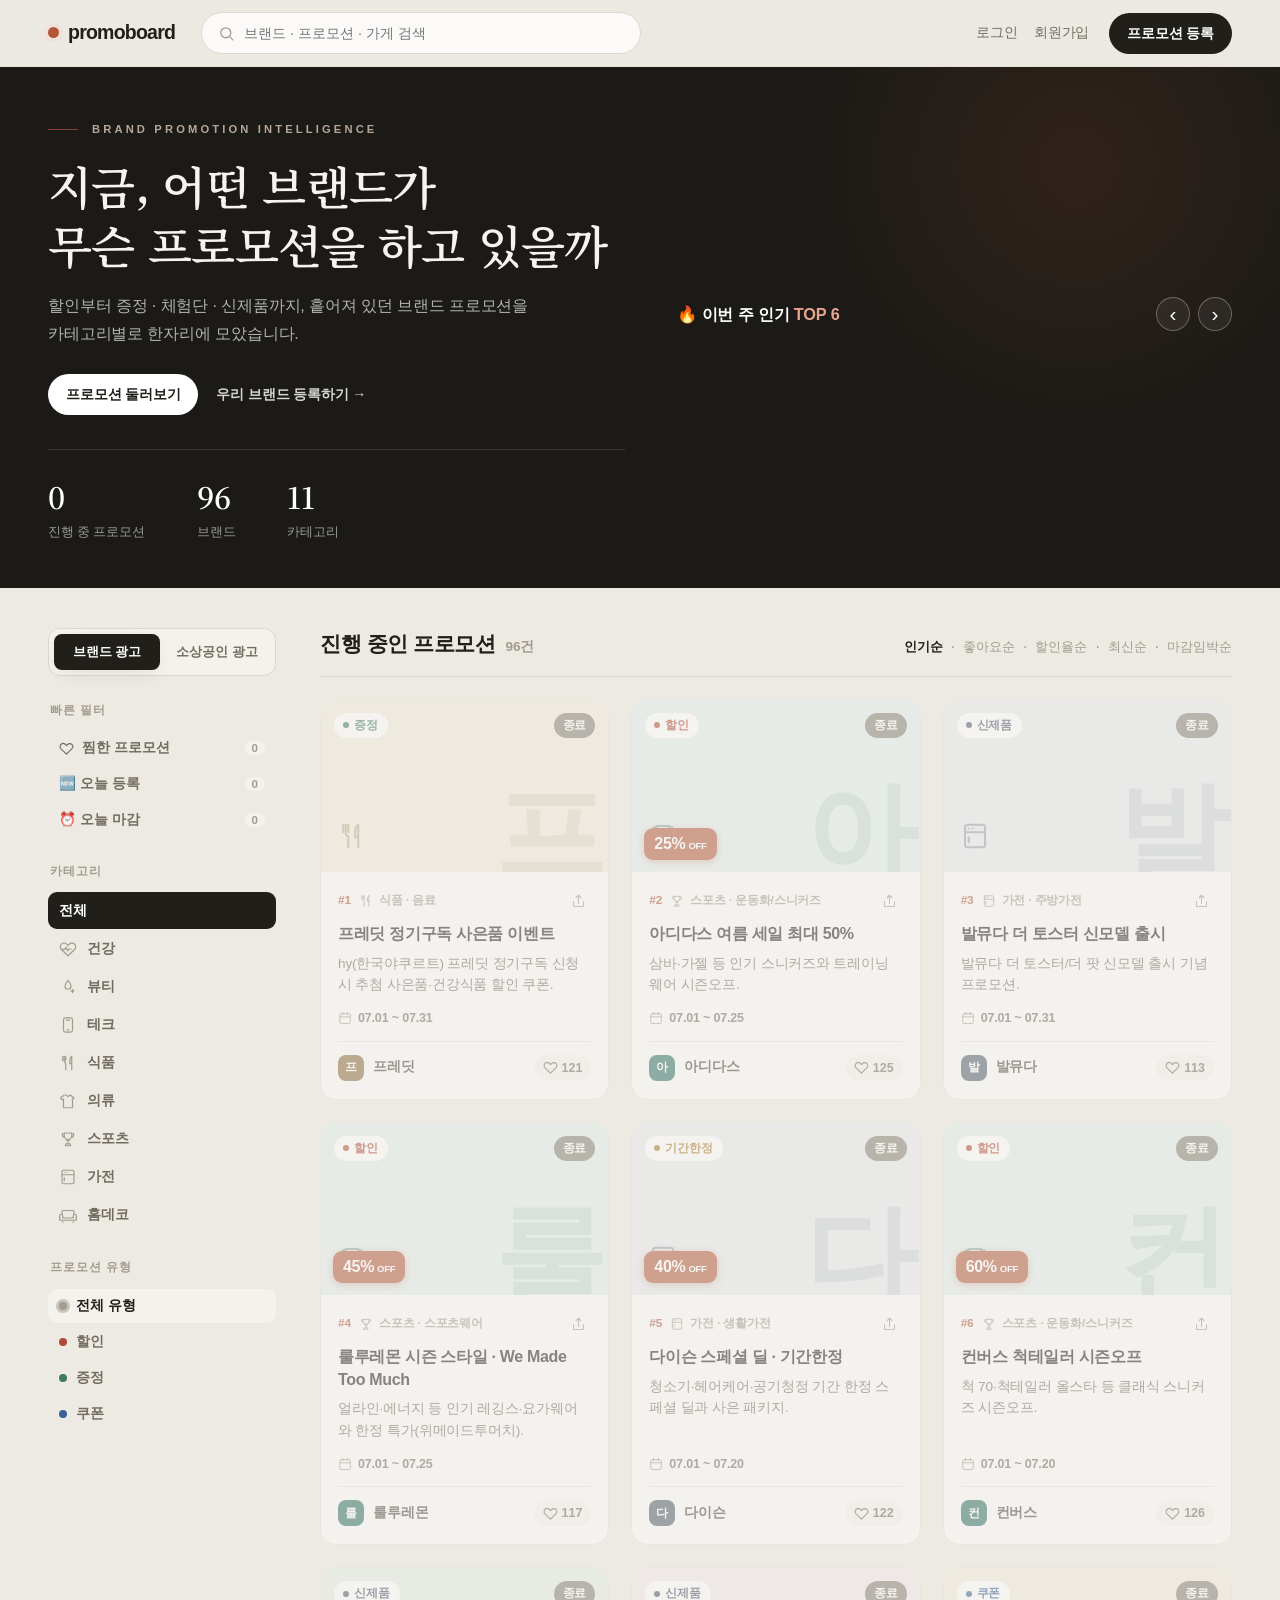
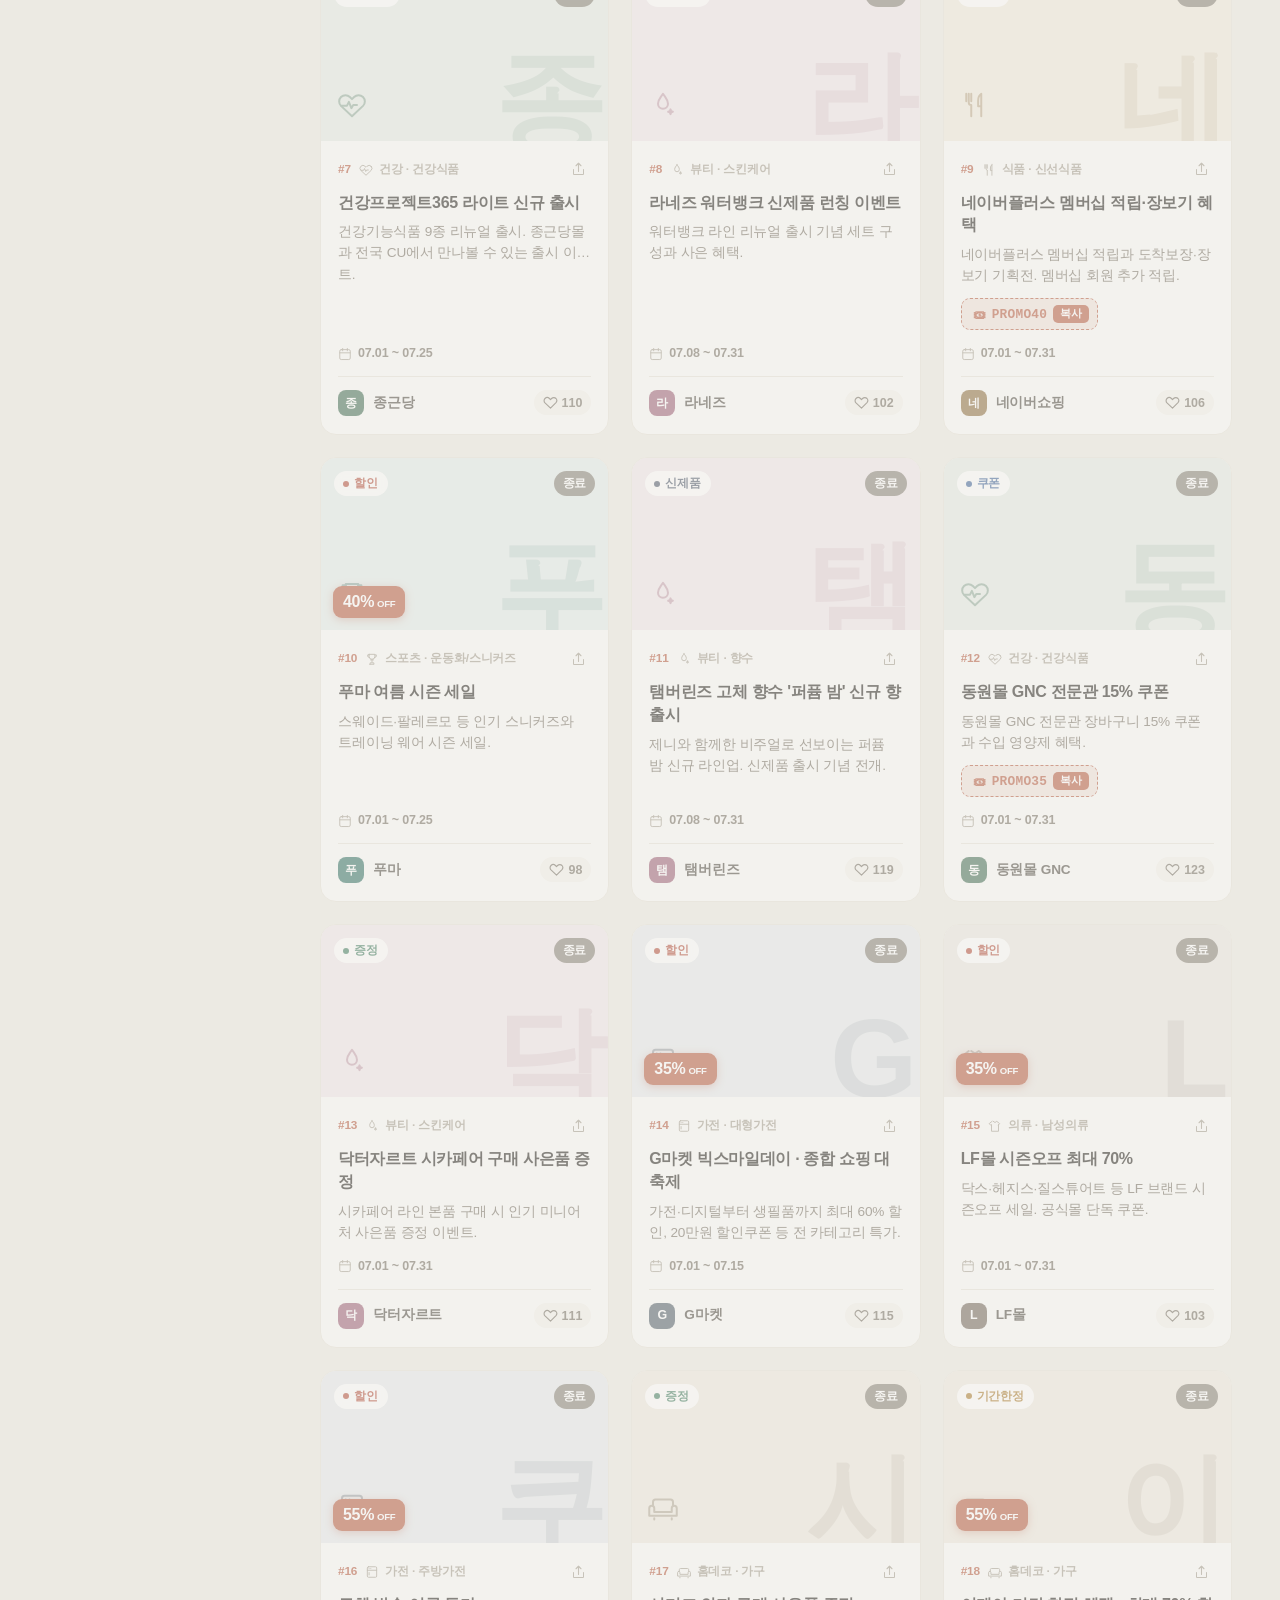
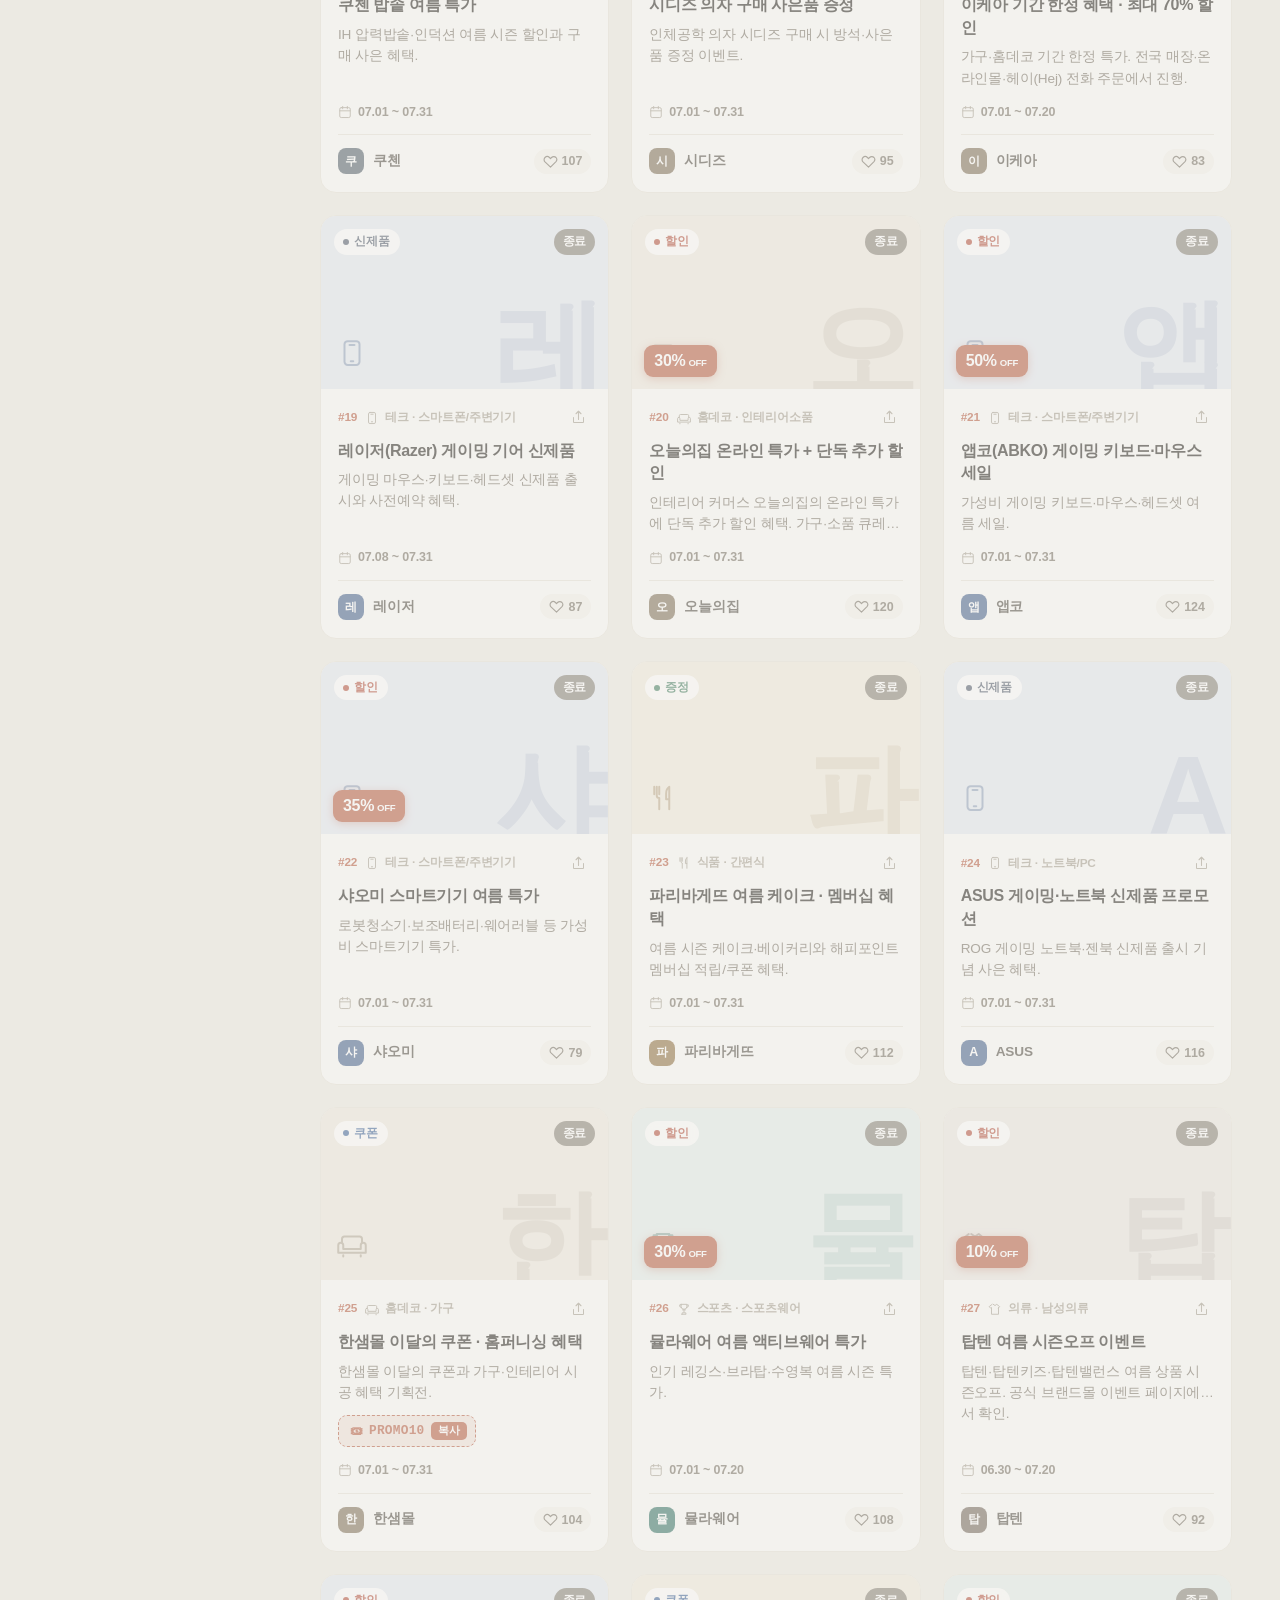
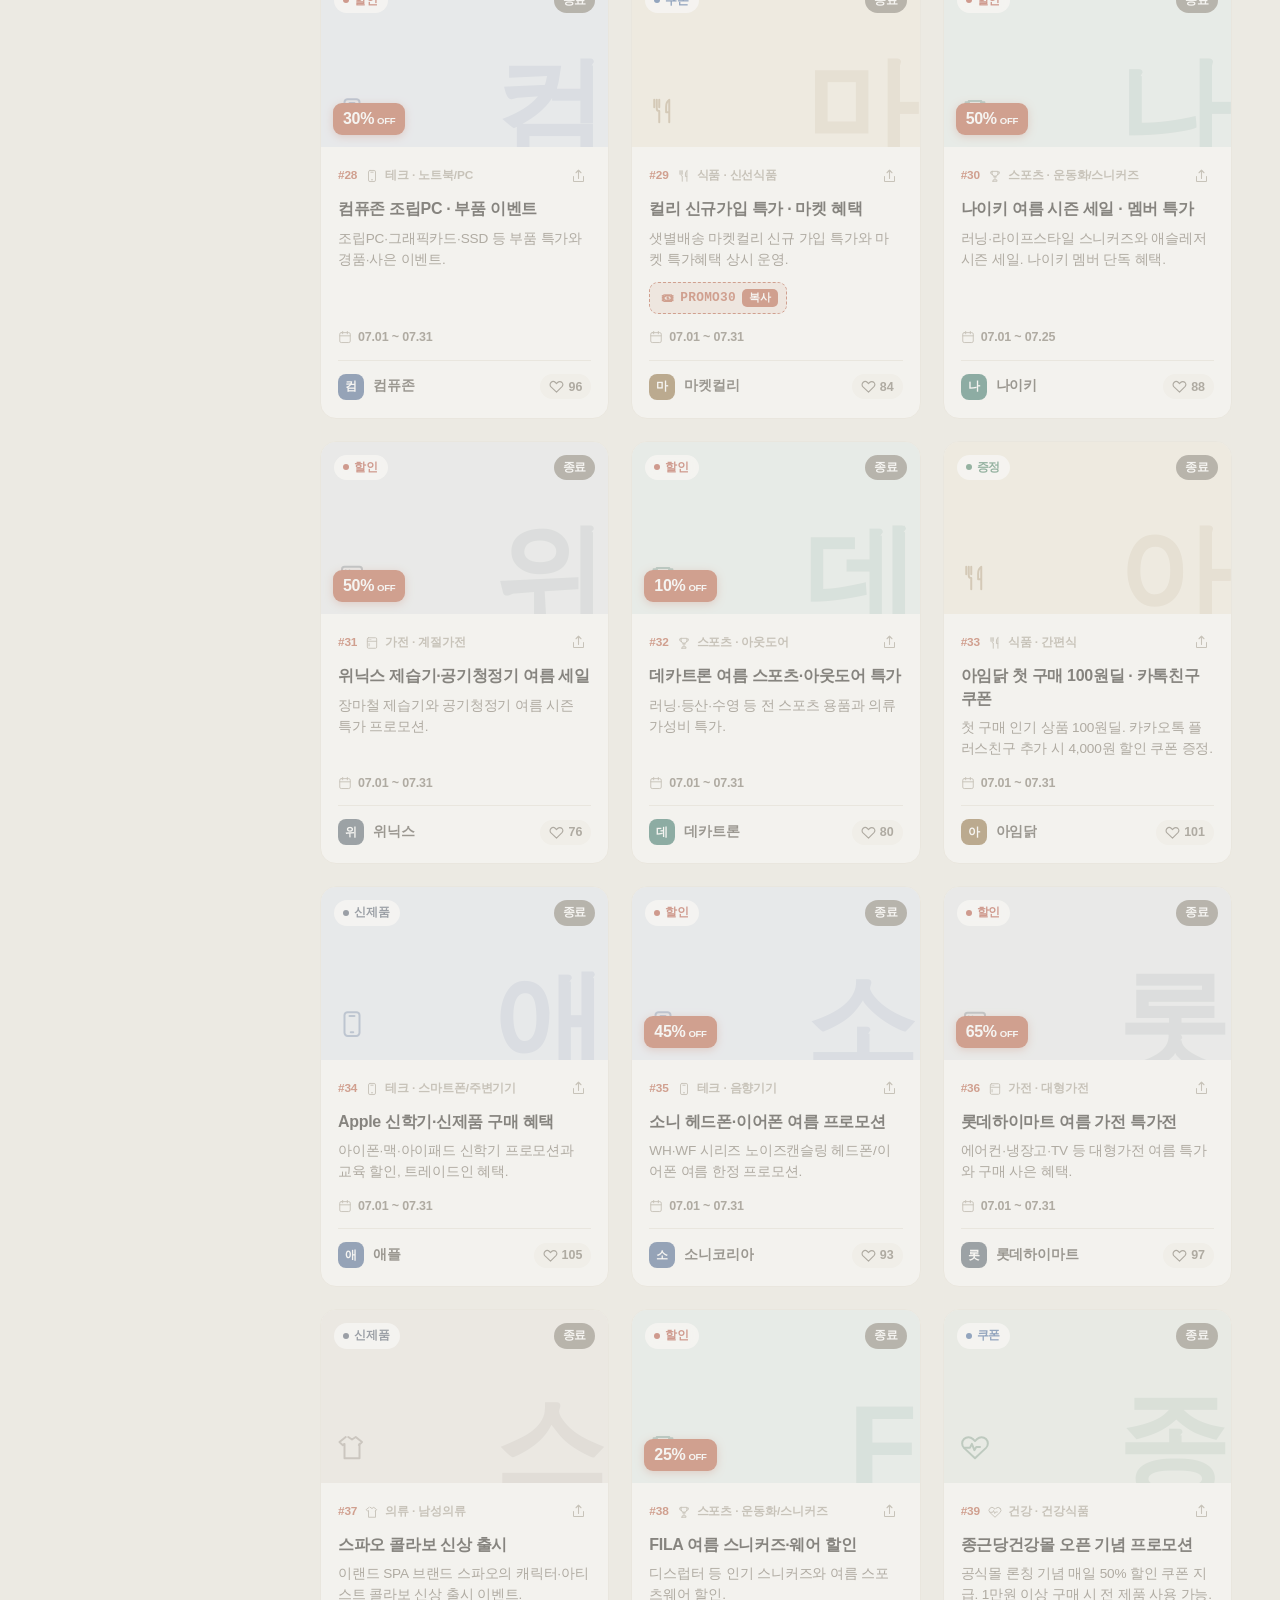
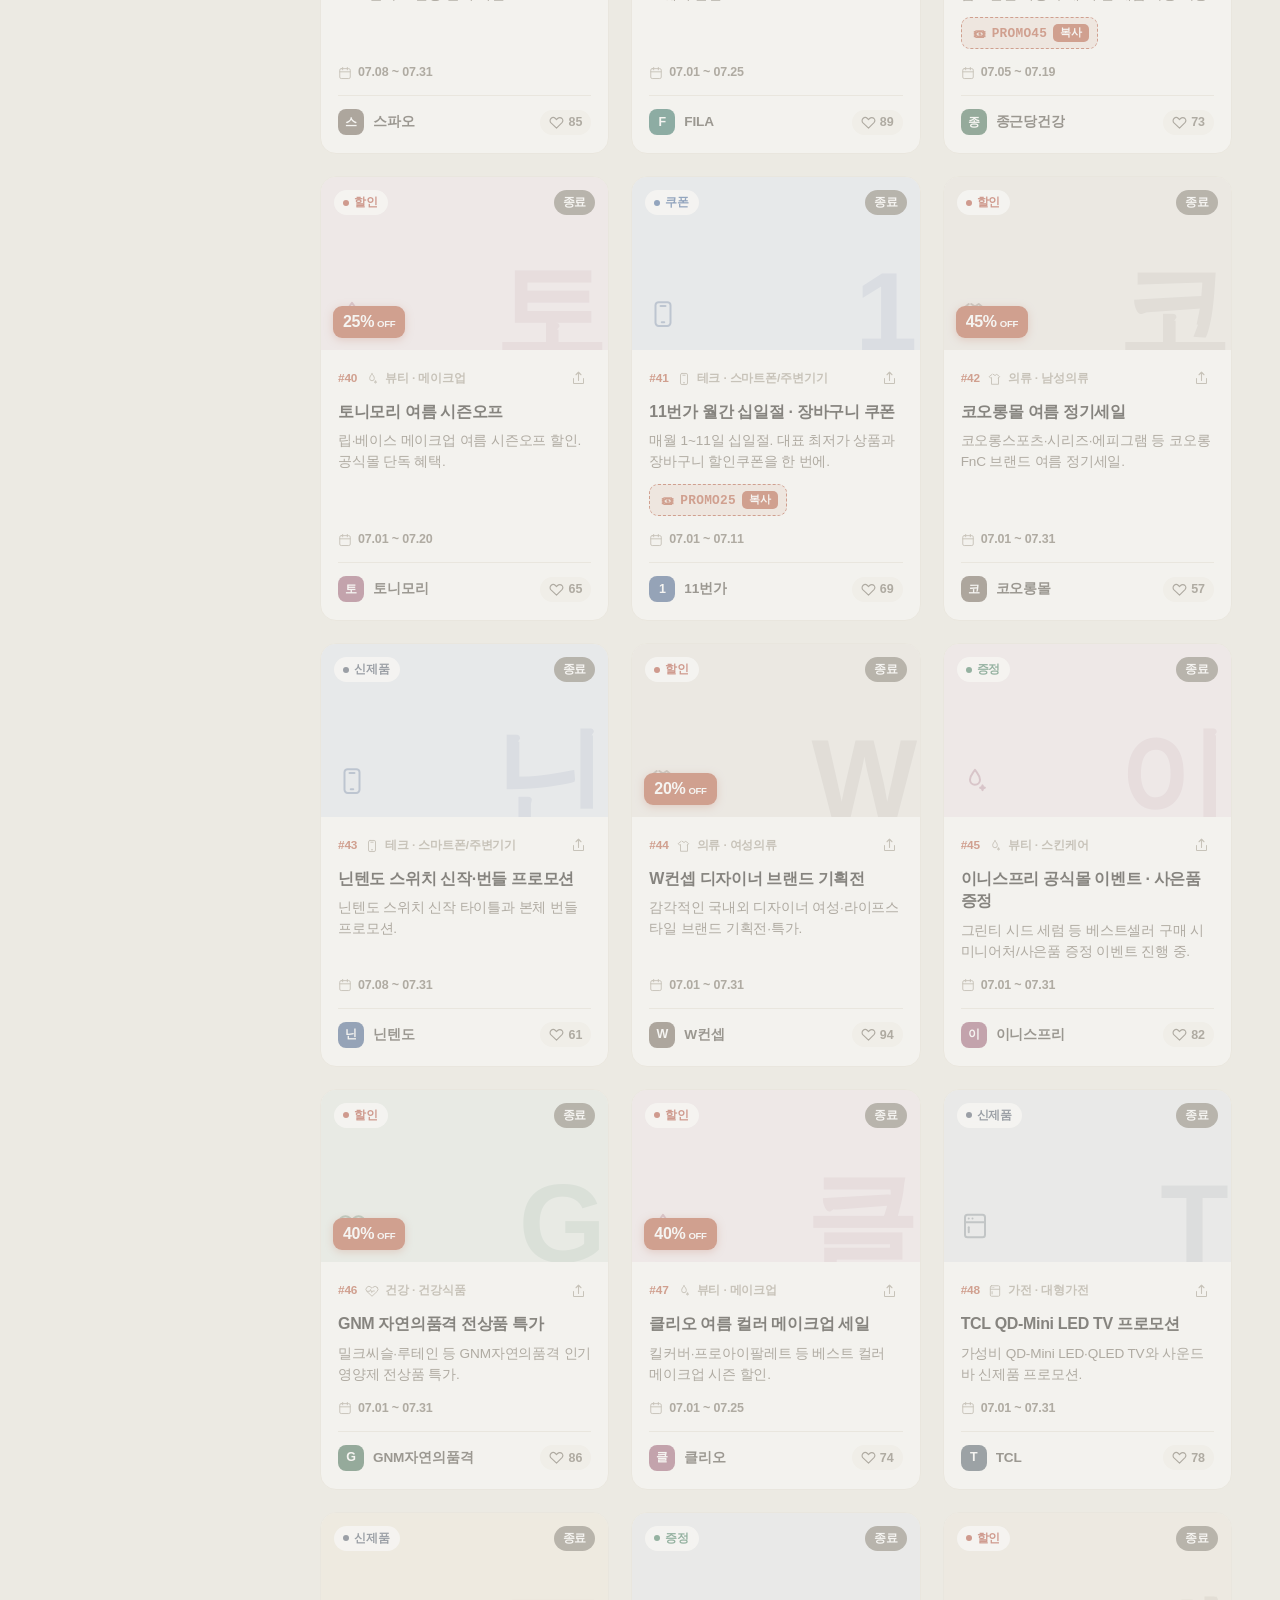
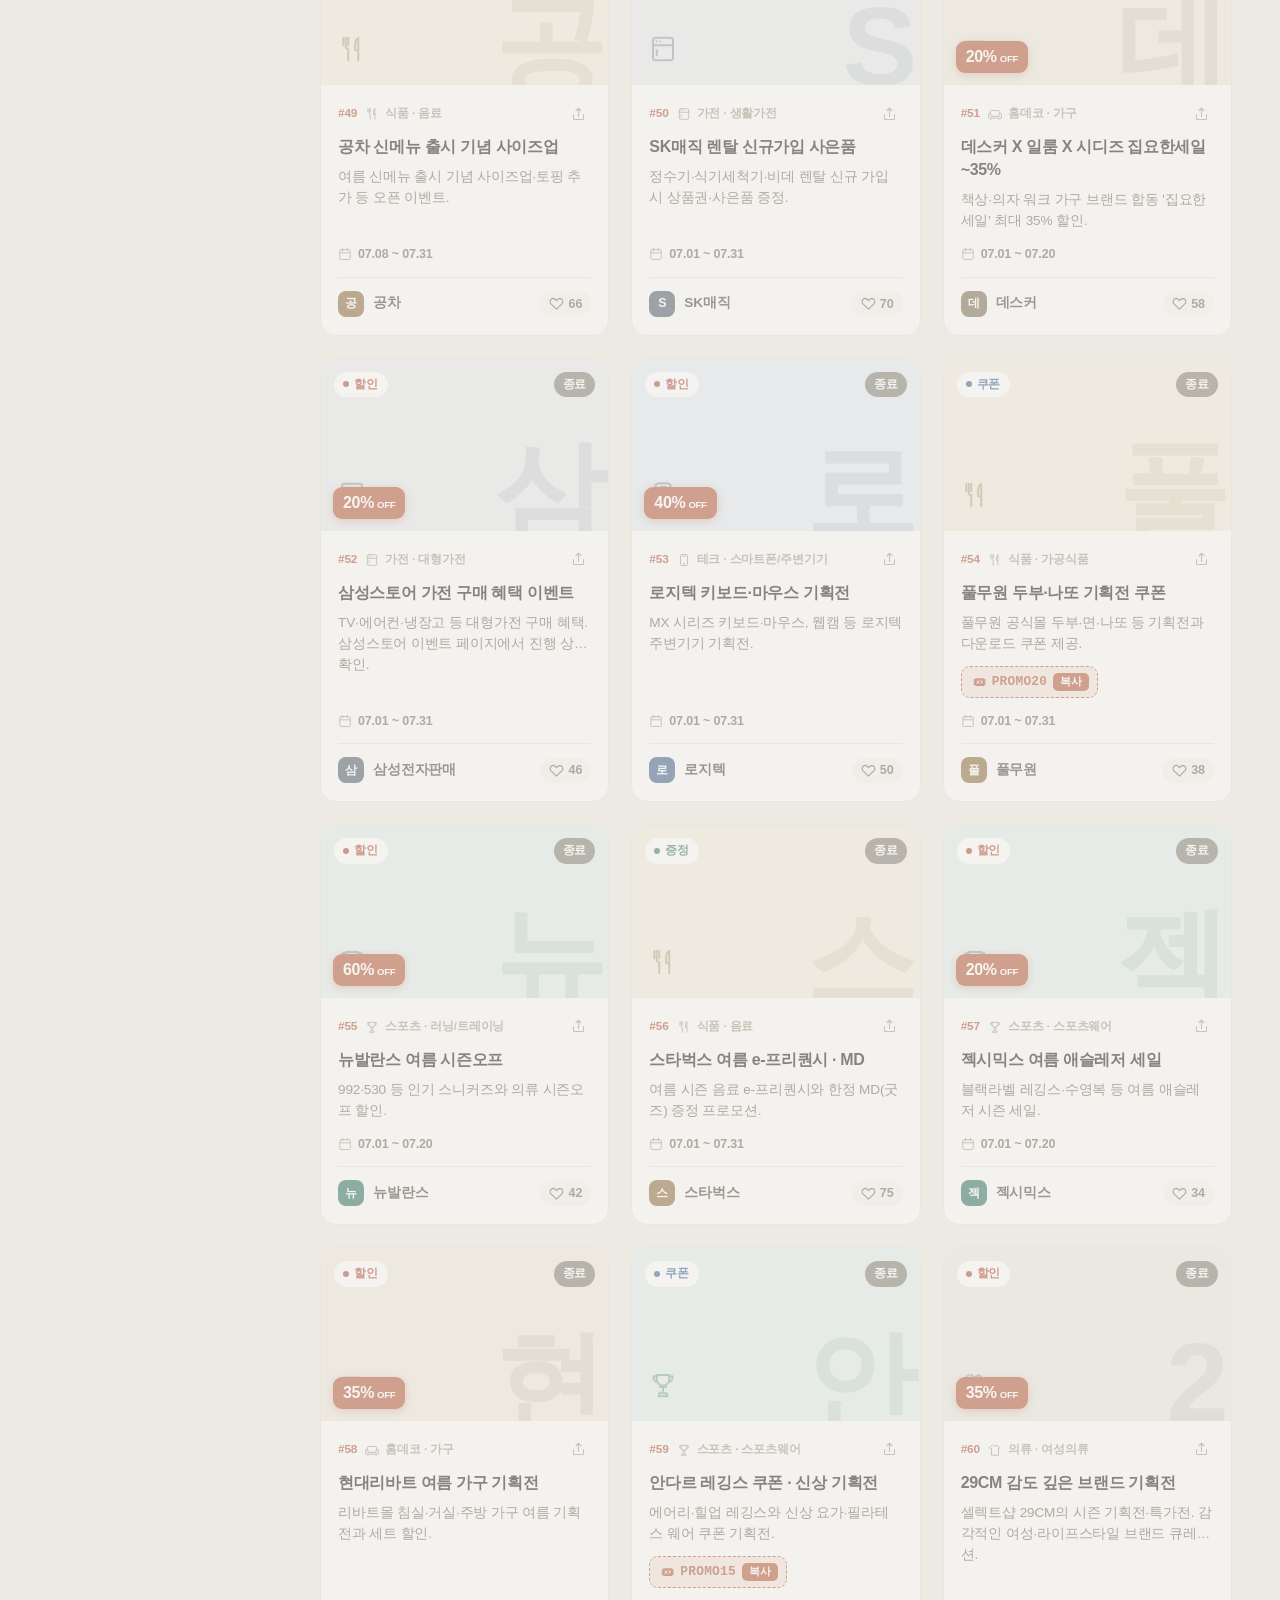
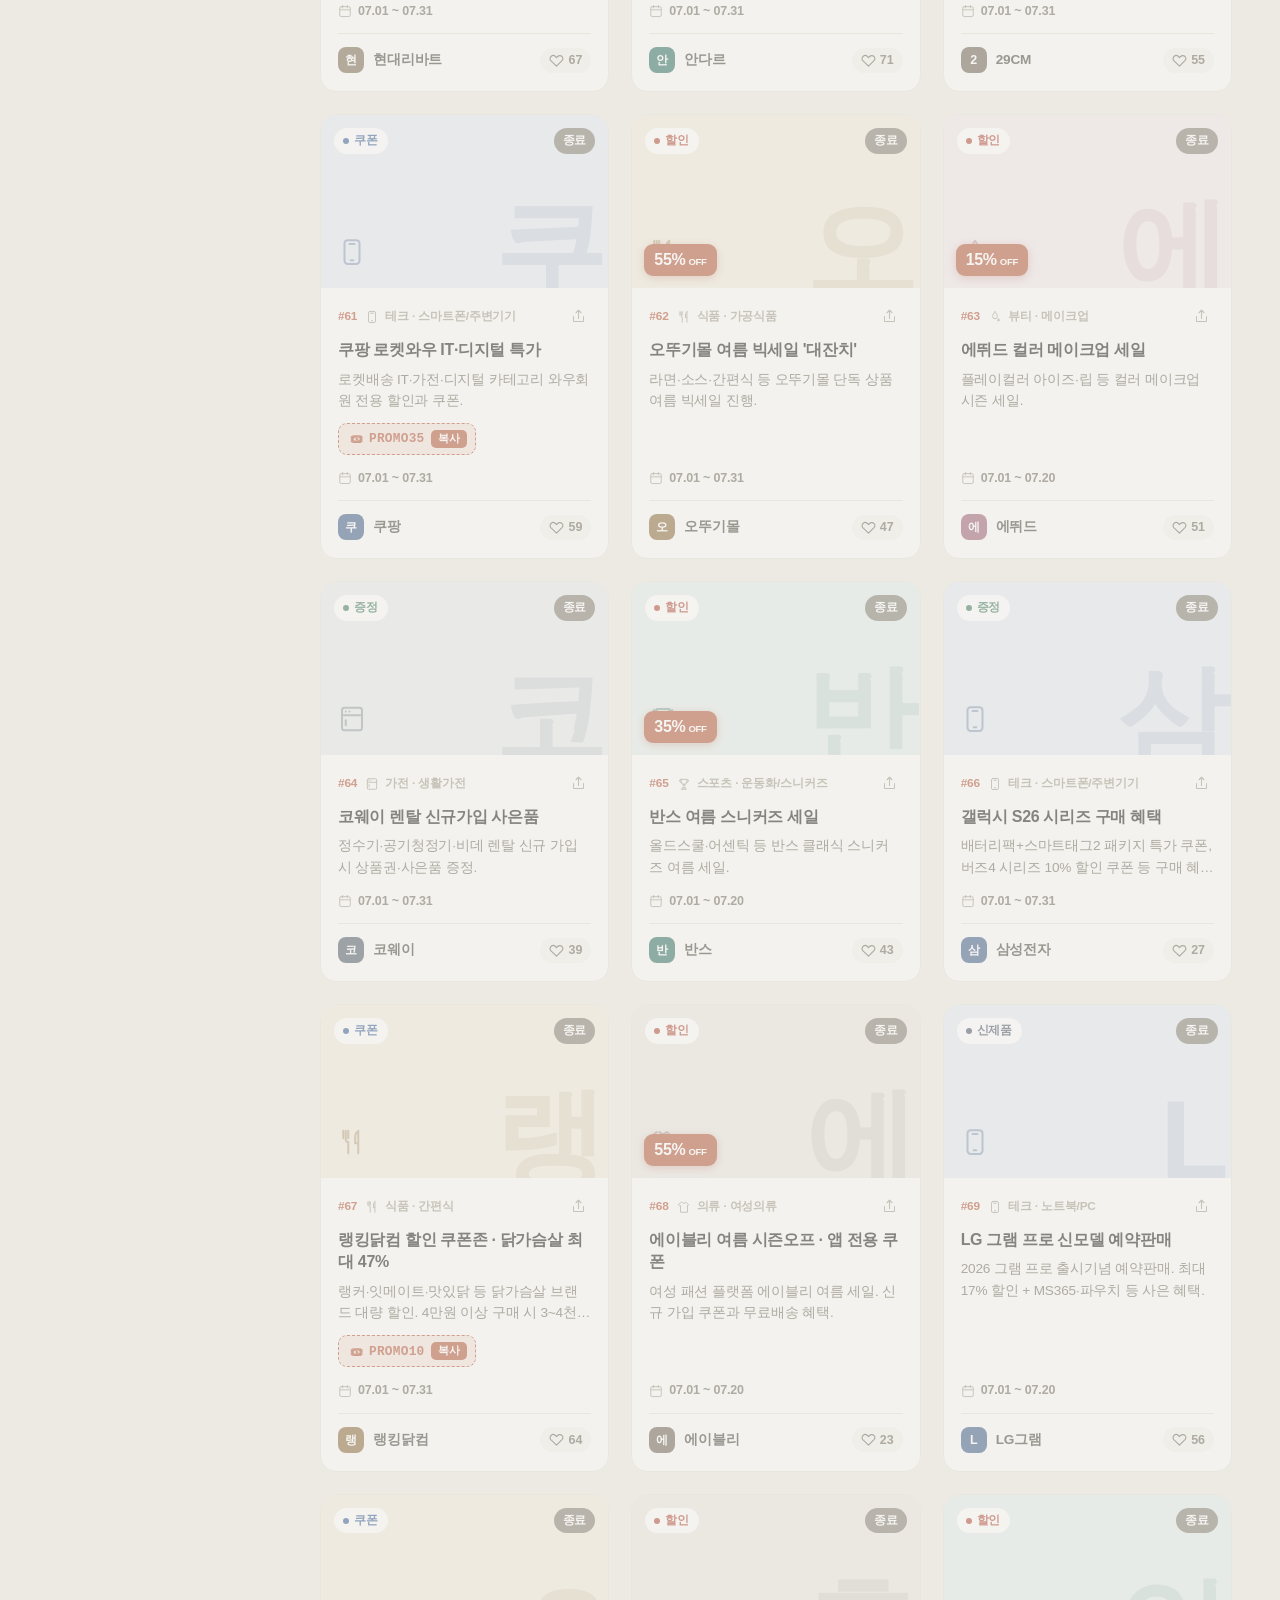
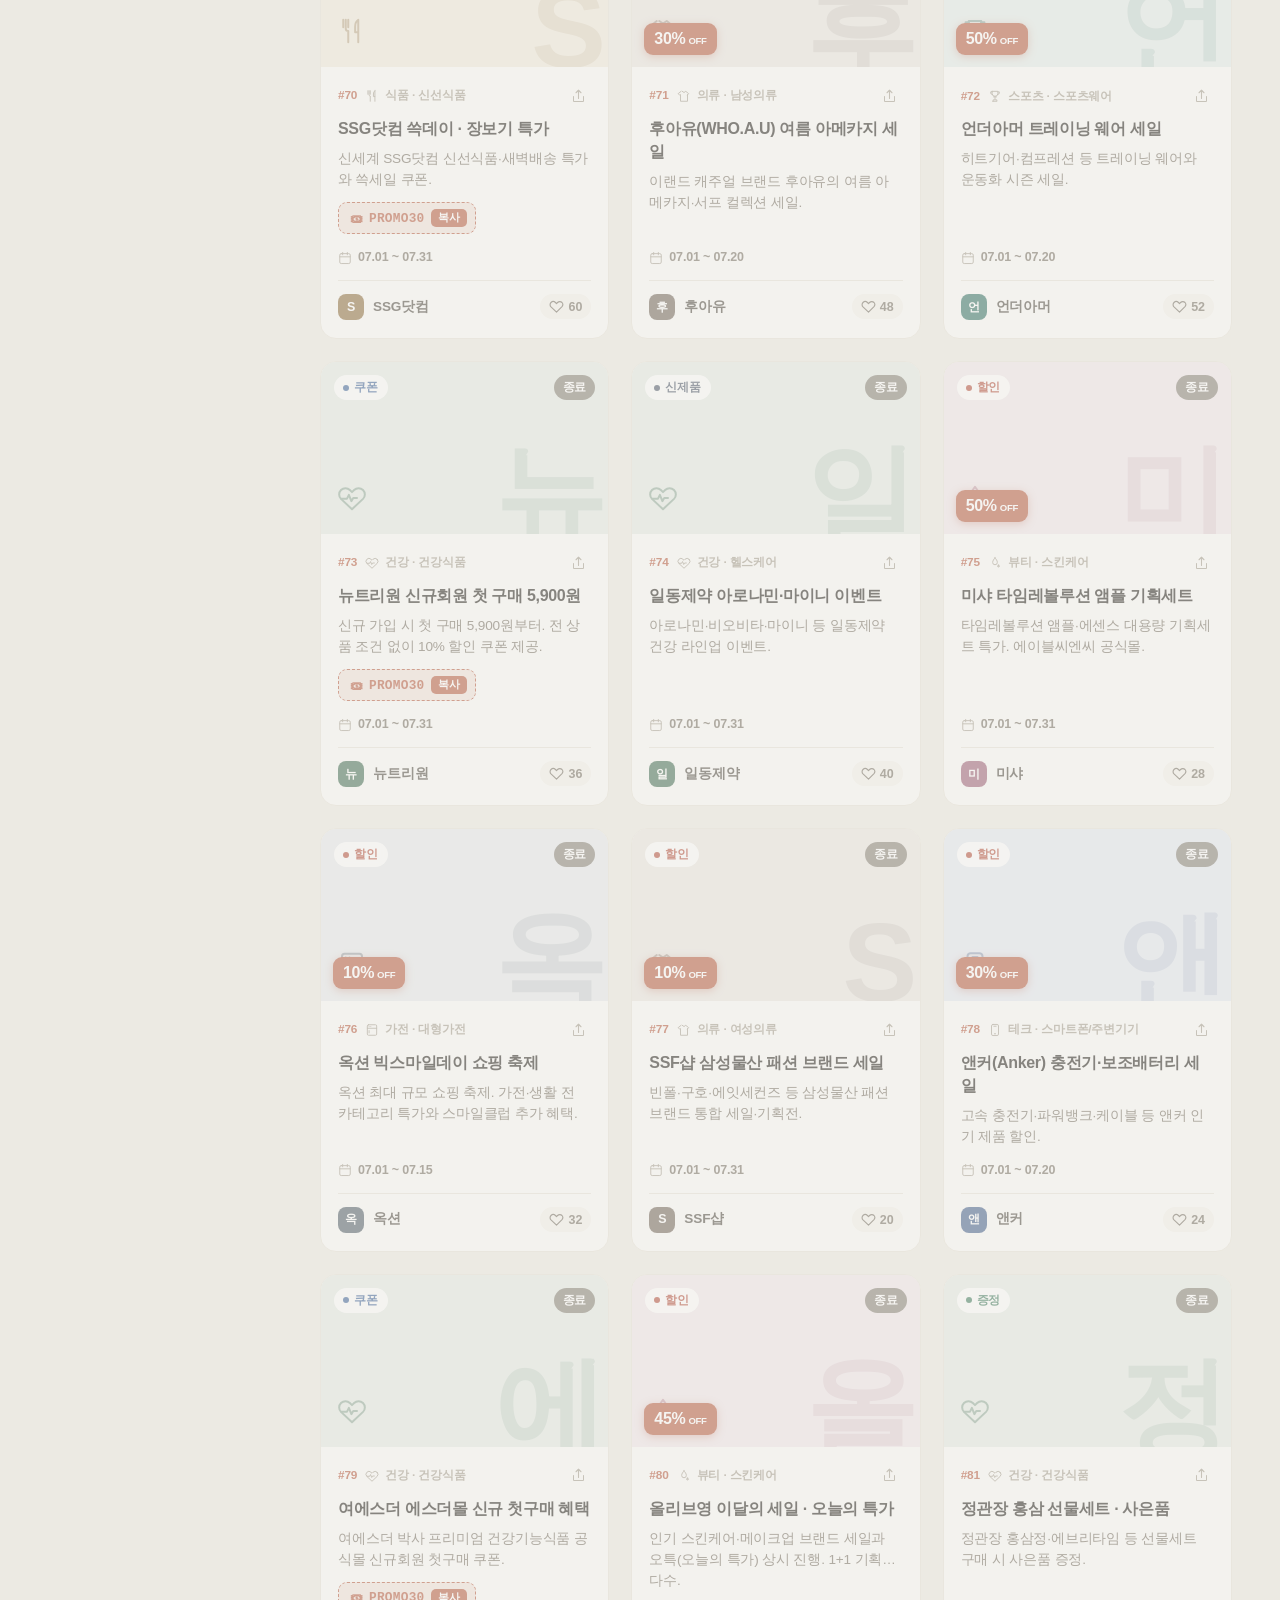
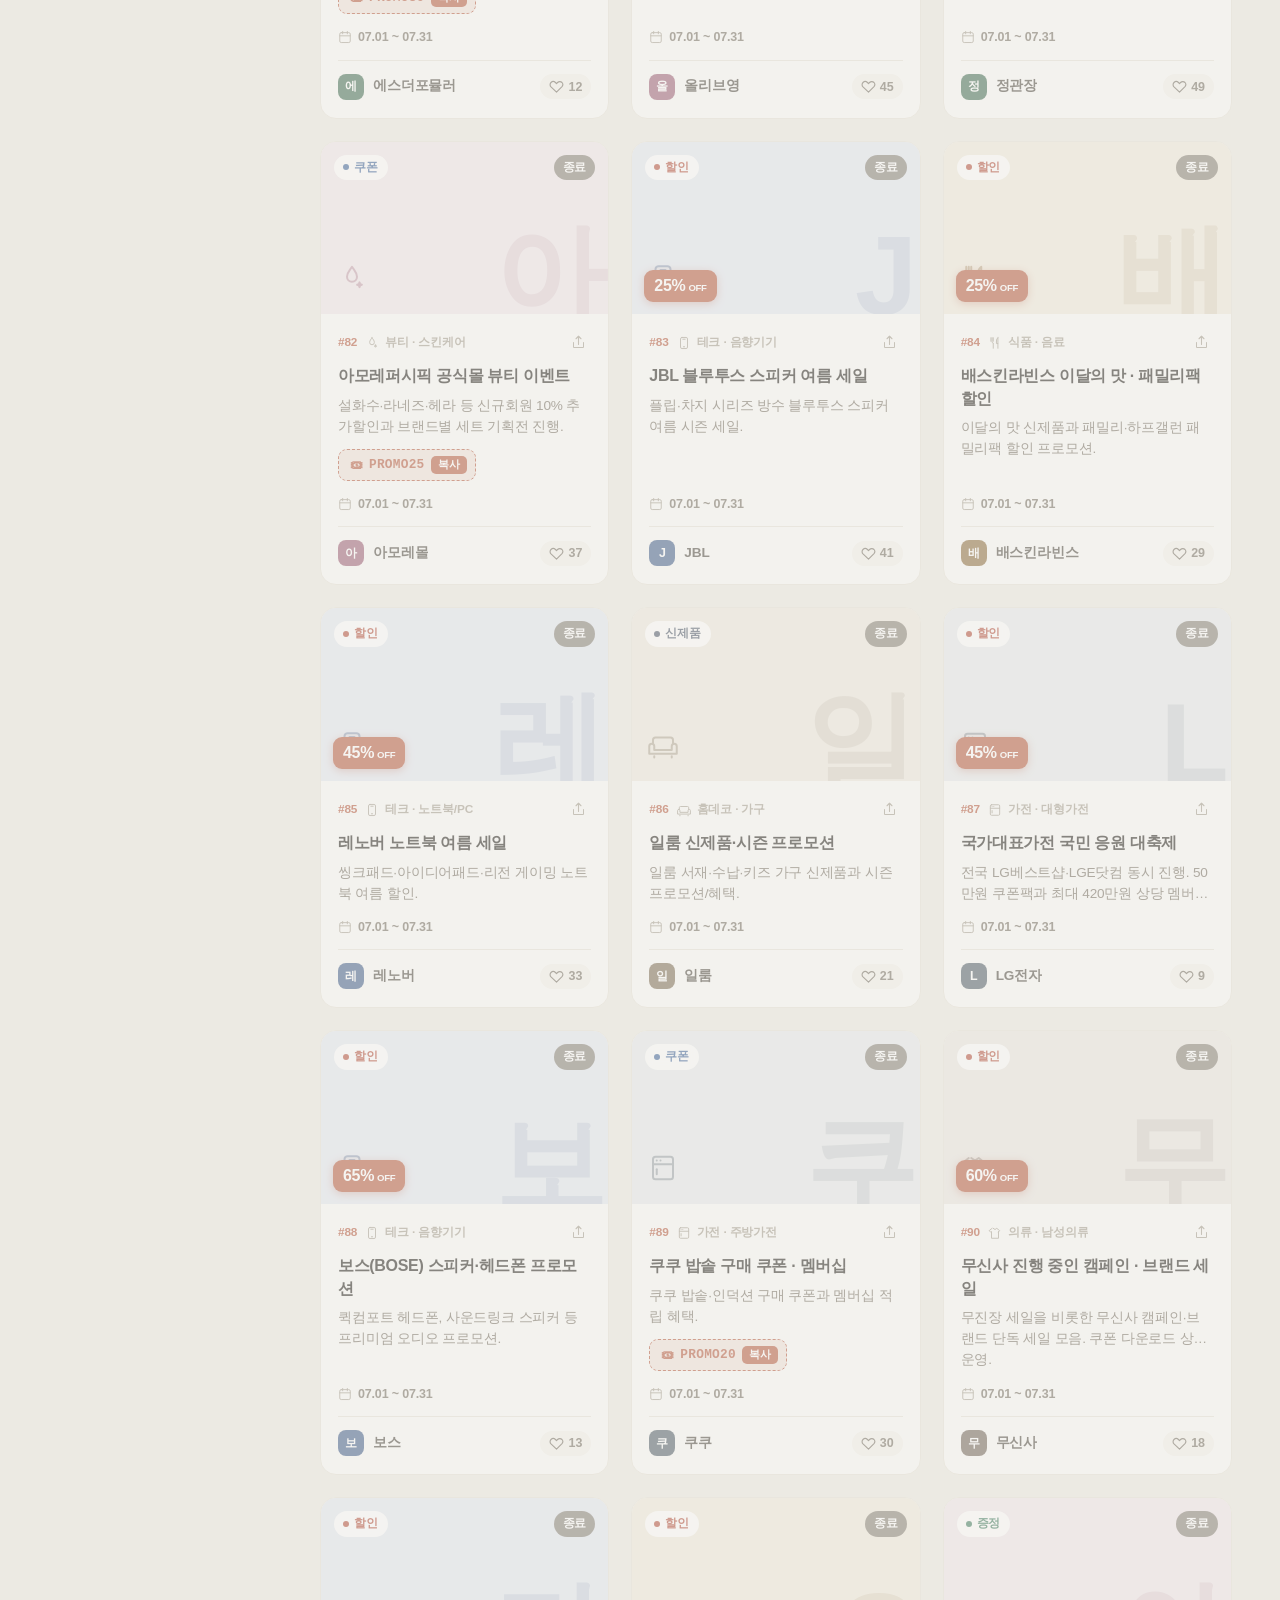
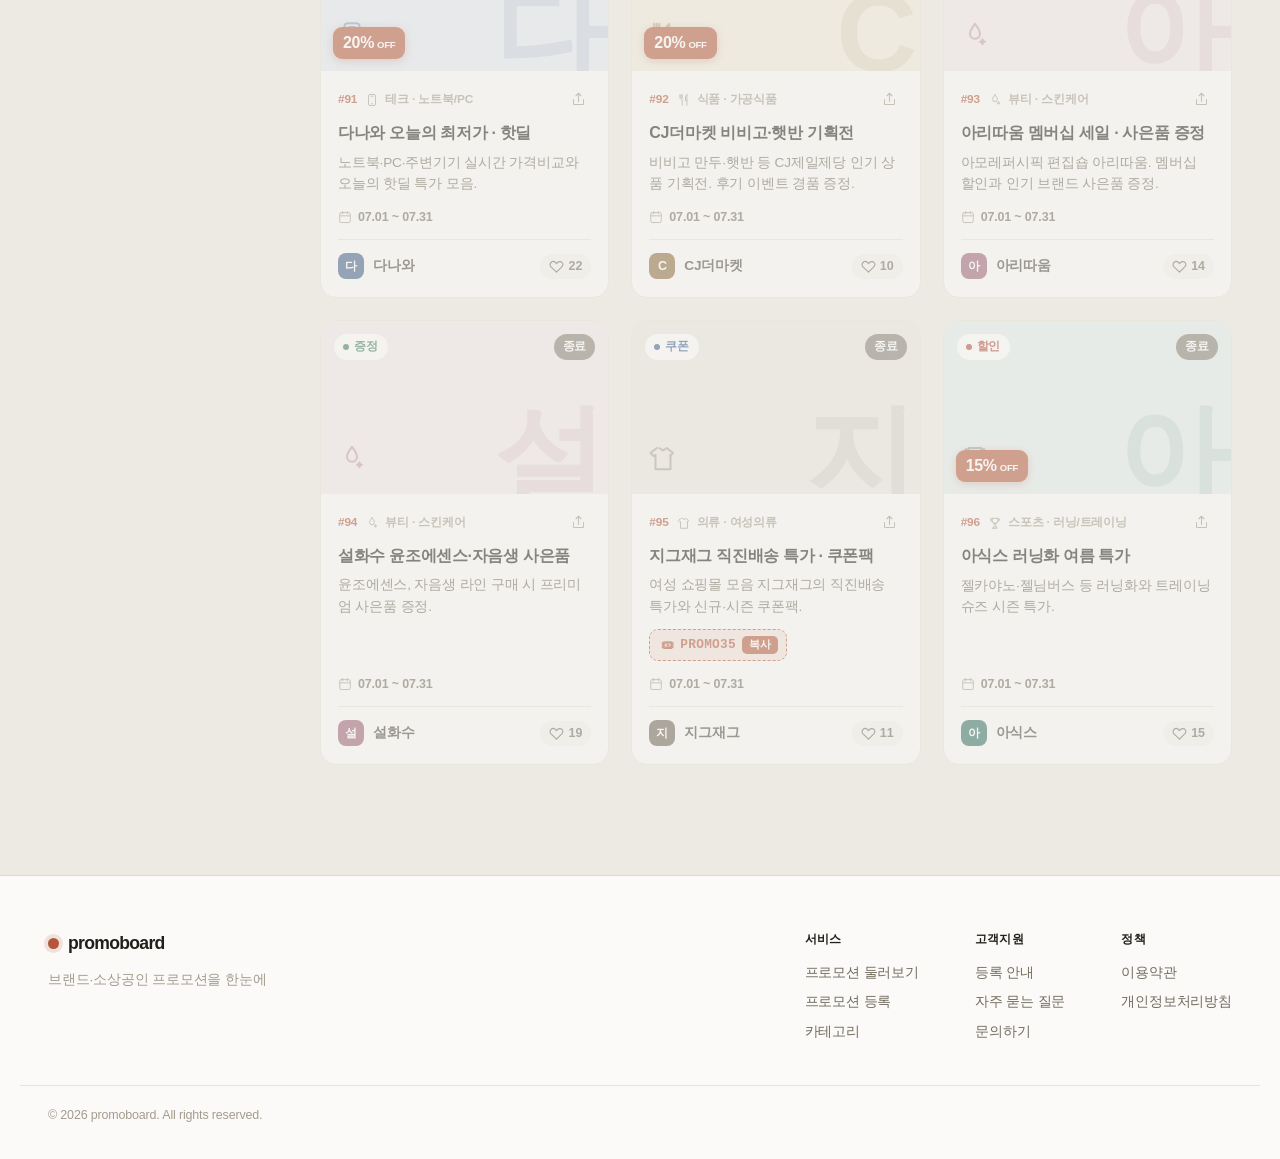
==== commit f3882379: "광고주 히어로 인텔리전스 패널(<> 페이저) + 키워드 순위 + 애슬레저 브랜드 - 기업회원 로그인 시 메인 히어로: 왼쪽 홍보 문구 제거 → 전폭 인텔리전스 패널 - <> 페이저" ====
--- a/index.html
+++ b/index.html
@@ -176,6 +176,7 @@
   <script src="js/auth.js"></script>
   <script src="js/traffic.js"></script>
   <script src="js/livedash.js"></script>
+  <script src="js/bizhero.js"></script>
   <script src="js/main.js"></script>
 </body>
 </html>
--- a/css/style.css
+++ b/css/style.css
@@ -1005,6 +1005,33 @@
 .ld--dark .ld-spark span { background: #e6a58f; }
 .co-live-card { padding-top: 22px; }
 
+/* 광고주 히어로 인텔리전스 패널 (<> 페이저, 다크) */
+.bh-head { display: flex; align-items: center; justify-content: space-between; gap: 12px; margin-bottom: 16px; flex-wrap: wrap; }
+.bh-tabs { display: flex; gap: 6px; flex-wrap: wrap; }
+.bh-tab { padding: 8px 14px; border-radius: 999px; font-size: 0.85rem; font-weight: 700; color: rgba(255, 255, 255, 0.6); background: rgba(255, 255, 255, 0.07); transition: all 0.15s; }
+.bh-tab:hover { color: #fff; }
+.bh-tab.is-active { background: #fff; color: var(--ink); }
+.bh-nav { display: flex; gap: 8px; }
+.bh-arrow { width: 34px; height: 34px; border-radius: 50%; border: 1px solid rgba(255, 255, 255, 0.28); background: rgba(255, 255, 255, 0.06); color: #fff; font-size: 1.3rem; line-height: 1; display: flex; align-items: center; justify-content: center; transition: all 0.15s; }
+.bh-arrow:hover { background: #fff; color: var(--ink); }
+.bh-viewport { overflow: hidden; }
+.bh-track { display: flex; align-items: flex-start; transition: transform 0.4s cubic-bezier(0.2, 0.8, 0.3, 1); }
+.bh-slide { flex: 0 0 100%; min-width: 0; }
+.bh-sub { font-size: 0.8rem; font-weight: 700; color: rgba(255, 255, 255, 0.7); margin-bottom: 12px; }
+.bh-2col { display: grid; grid-template-columns: 1.4fr 1fr; gap: 22px; align-items: start; }
+.kw-cloud { display: flex; flex-wrap: wrap; gap: 6px 12px; align-items: baseline; }
+.kw { color: #fff; font-weight: 800; line-height: 1.15; letter-spacing: -0.02em; }
+.kw-list { display: flex; flex-direction: column; gap: 6px; }
+.kwrow { display: grid; grid-template-columns: 22px 1fr auto; align-items: center; gap: 8px; font-size: 0.84rem; color: rgba(255, 255, 255, 0.85); padding-bottom: 6px; border-bottom: 1px solid rgba(255, 255, 255, 0.1); }
+.kwrow b { color: #e6a58f; font-weight: 800; }
+.kwrow span { overflow: hidden; text-overflow: ellipsis; white-space: nowrap; }
+.kwrow em { font-style: normal; color: rgba(255, 255, 255, 0.55); font-weight: 700; }
+.bh-first { background: rgba(181, 86, 59, 0.2); border: 1px solid rgba(181, 86, 59, 0.5); border-radius: 14px; padding: 20px 22px; margin-bottom: 14px; }
+.bh-first__no { font-size: 0.72rem; font-weight: 800; color: #e6a58f; letter-spacing: 0.04em; }
+.bh-first__t { font-size: 1.4rem; font-weight: 800; color: #fff; margin: 8px 0 4px; letter-spacing: -0.02em; }
+.bh-first__b { font-size: 0.85rem; color: rgba(255, 255, 255, 0.7); }
+.bh-empty { color: rgba(255, 255, 255, 0.6); }
+
 /* ================= 반응형 ================= */
 @media (max-width: 1024px) {
   .hero__title { font-size: 2.5rem; }
@@ -1064,4 +1091,5 @@
   .co-login__row { flex-direction: column; }
   .rep-two { grid-template-columns: 1fr; gap: 18px; }
   .co-pos-grid { grid-template-columns: 1fr; }
-}
+  .bh-2col { grid-template-columns: 1fr; gap: 16px; }
+}
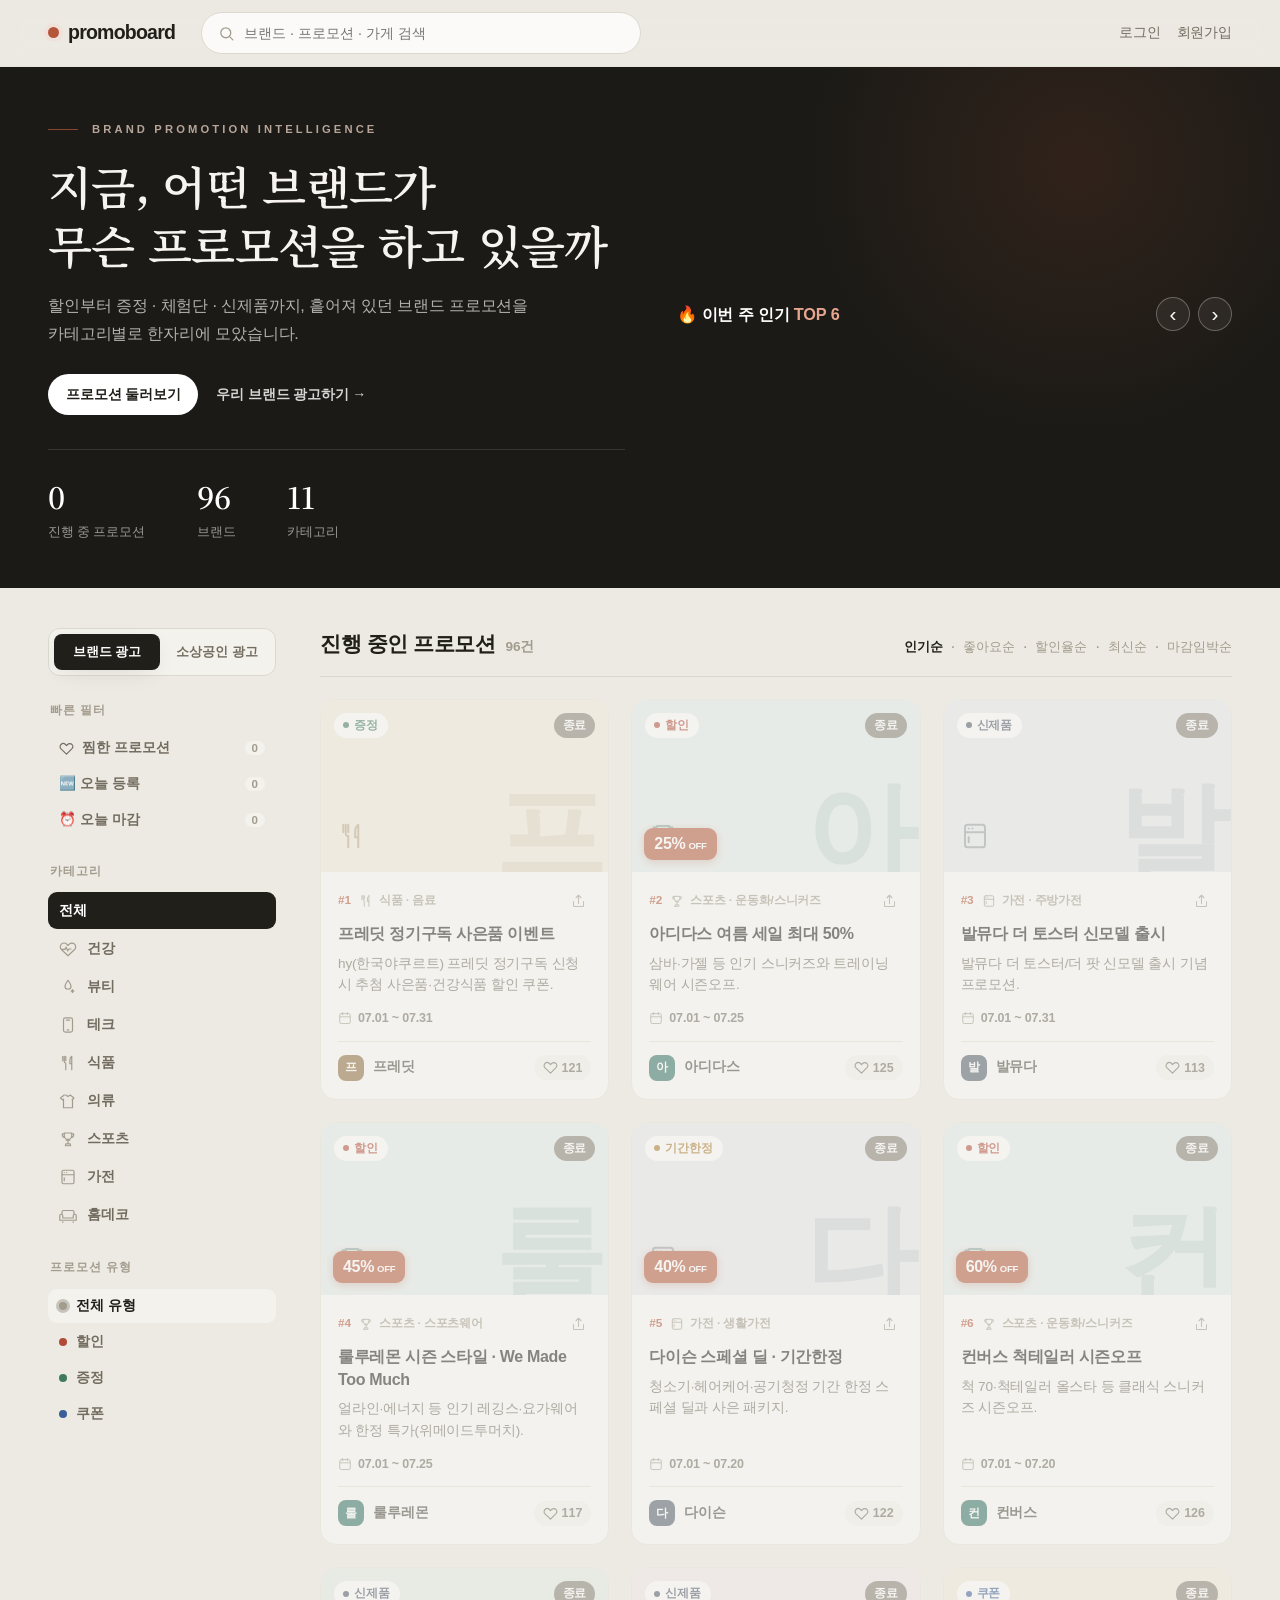
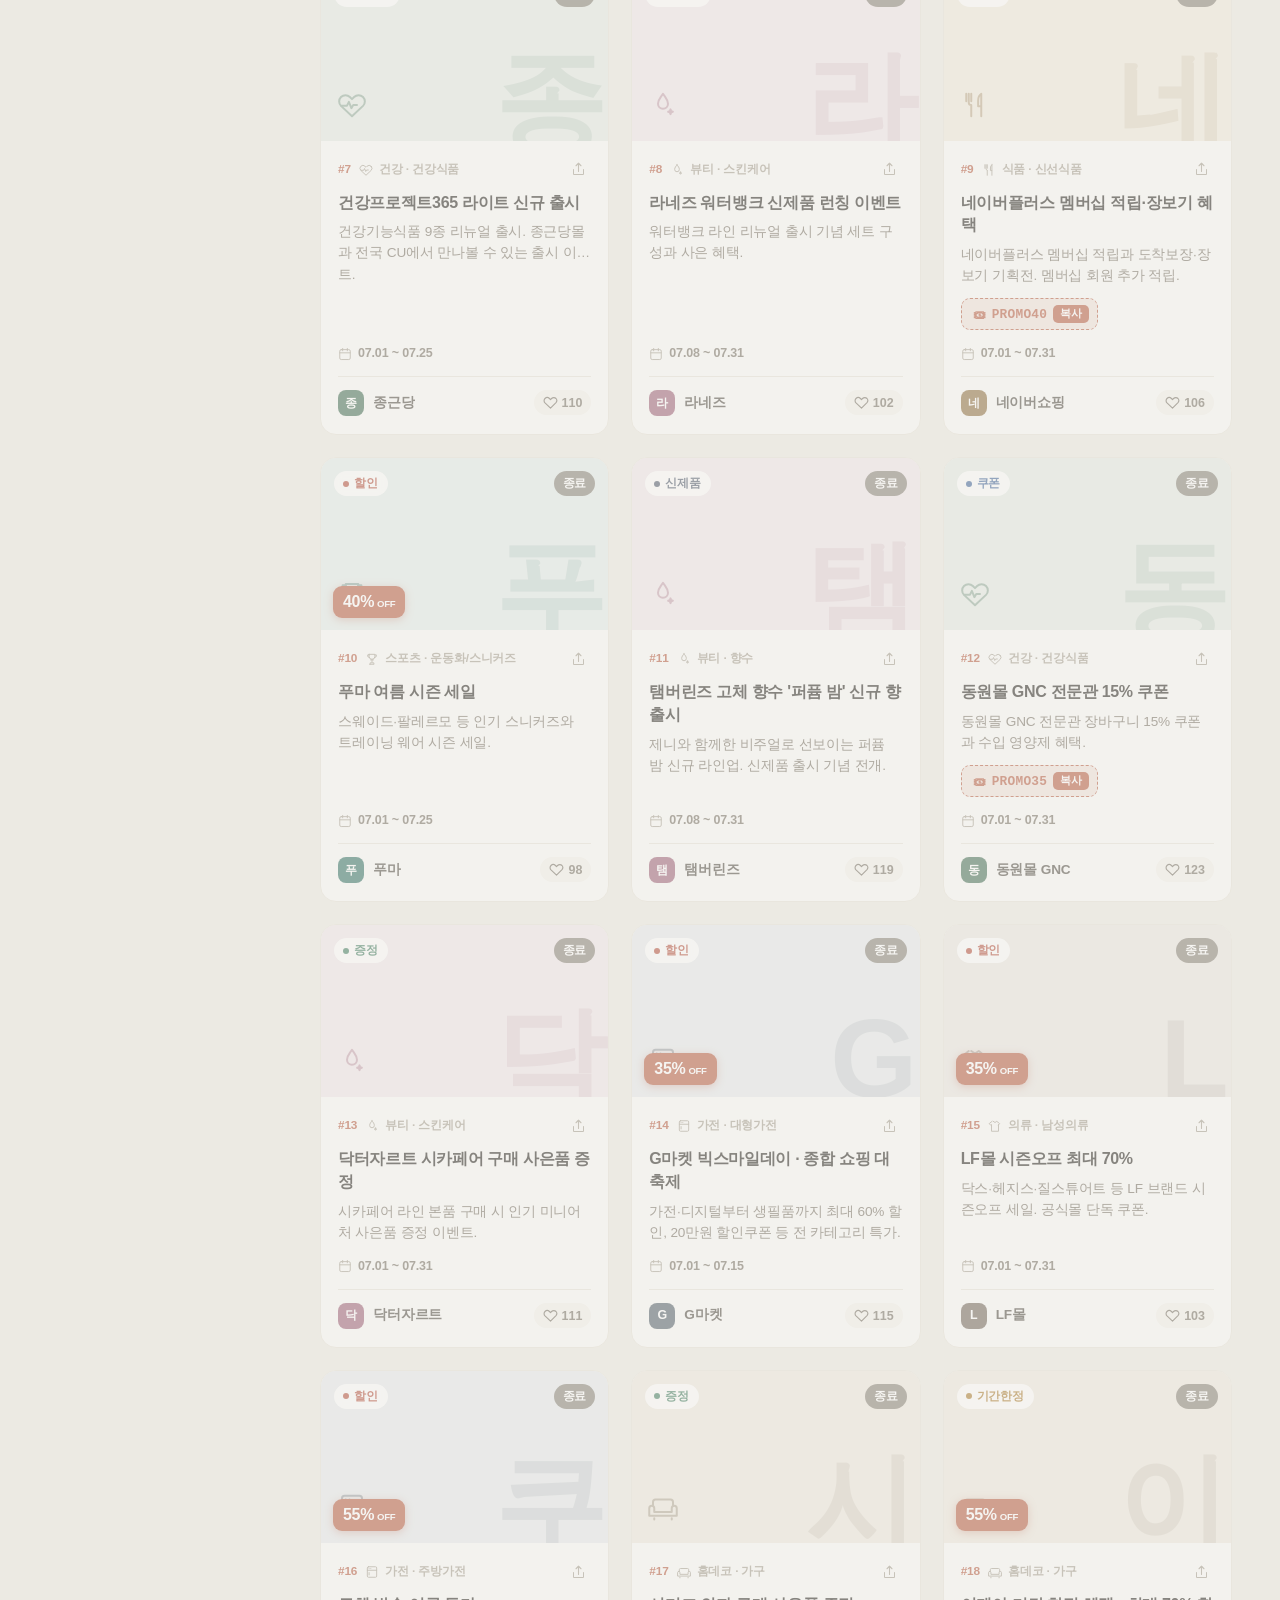
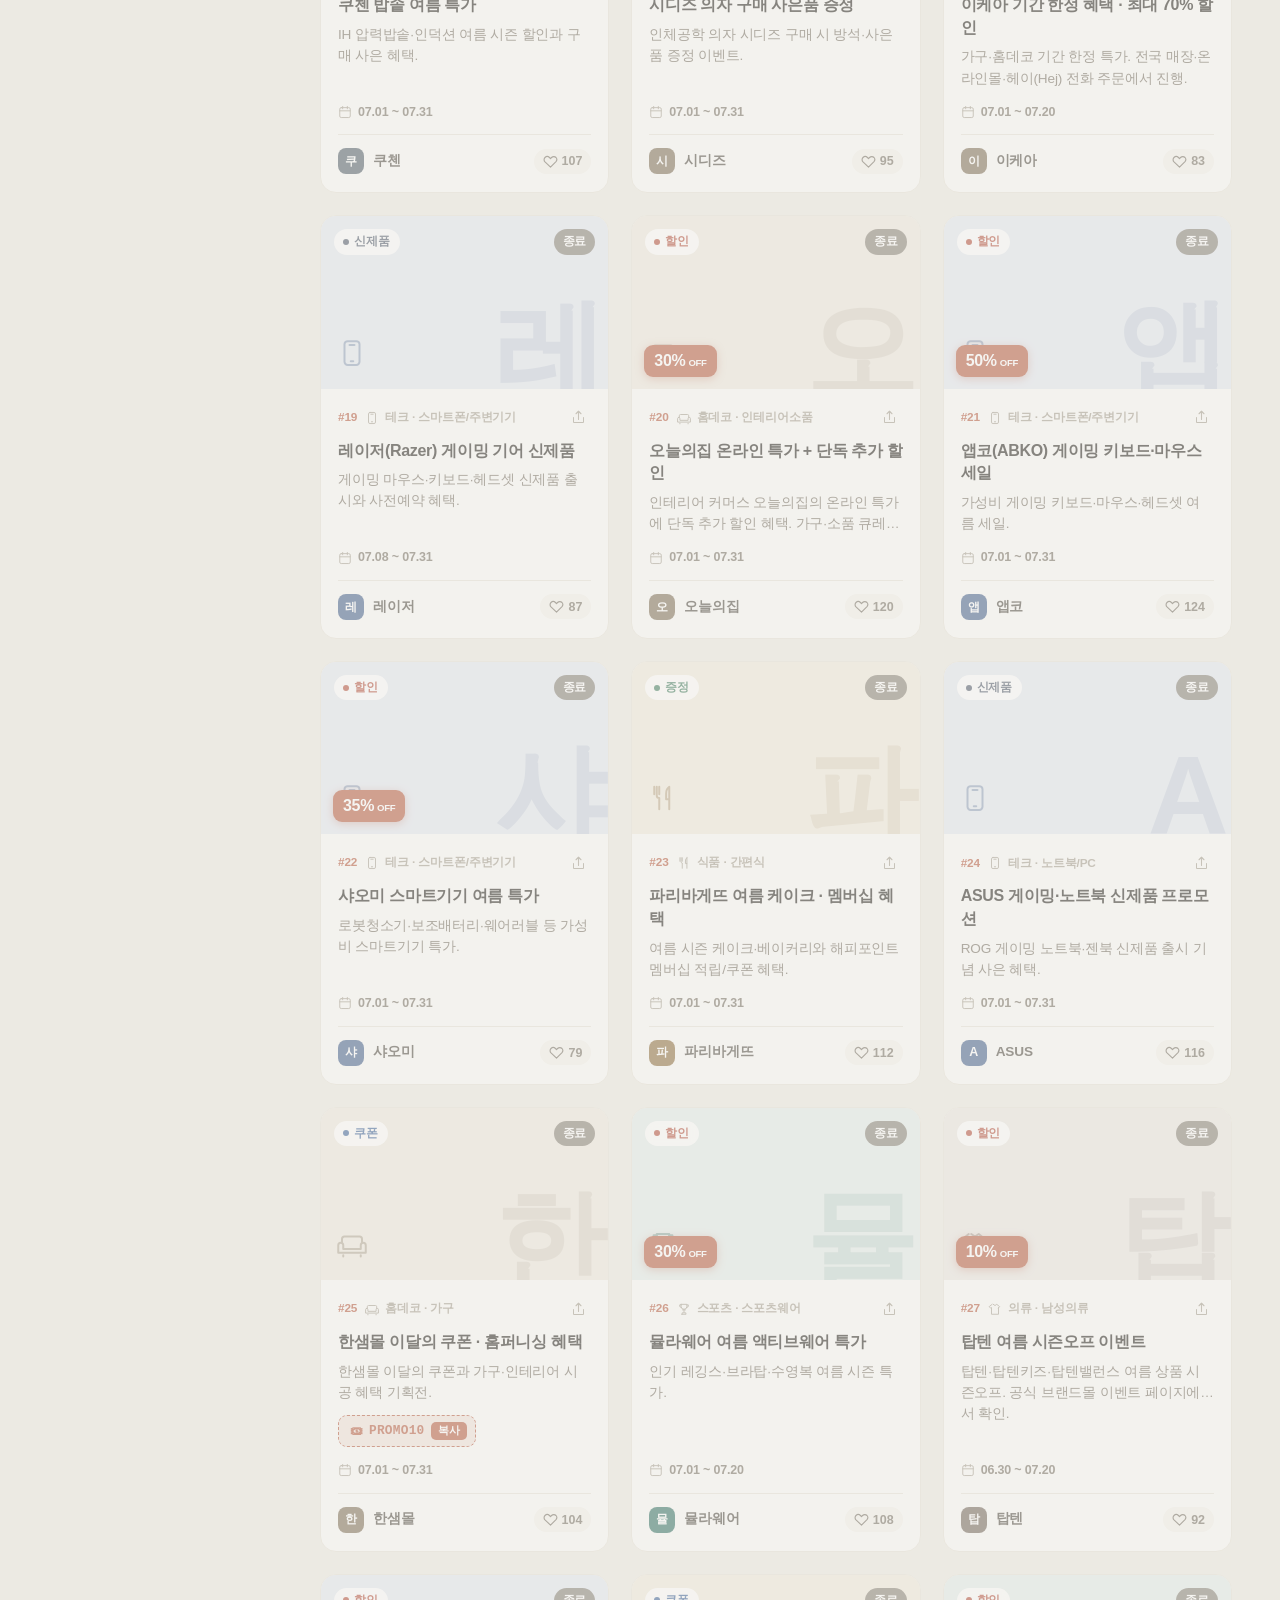
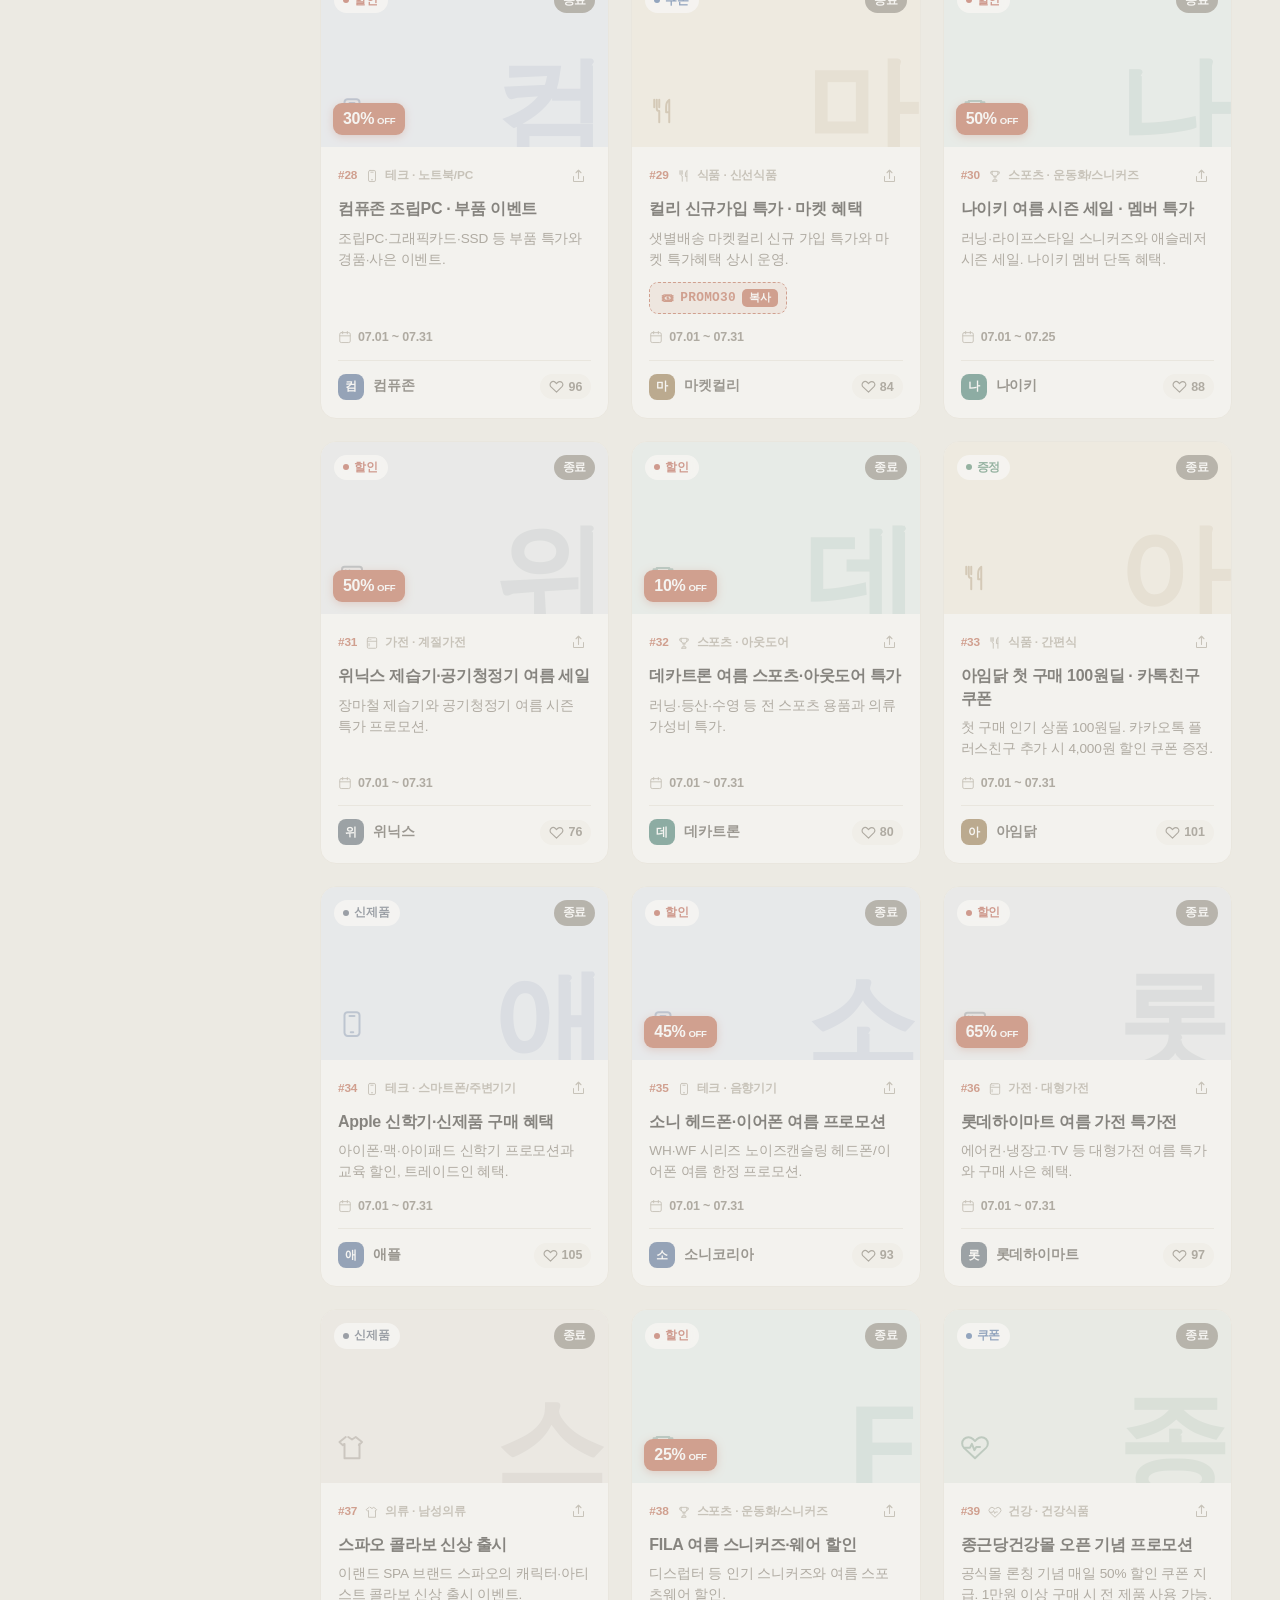
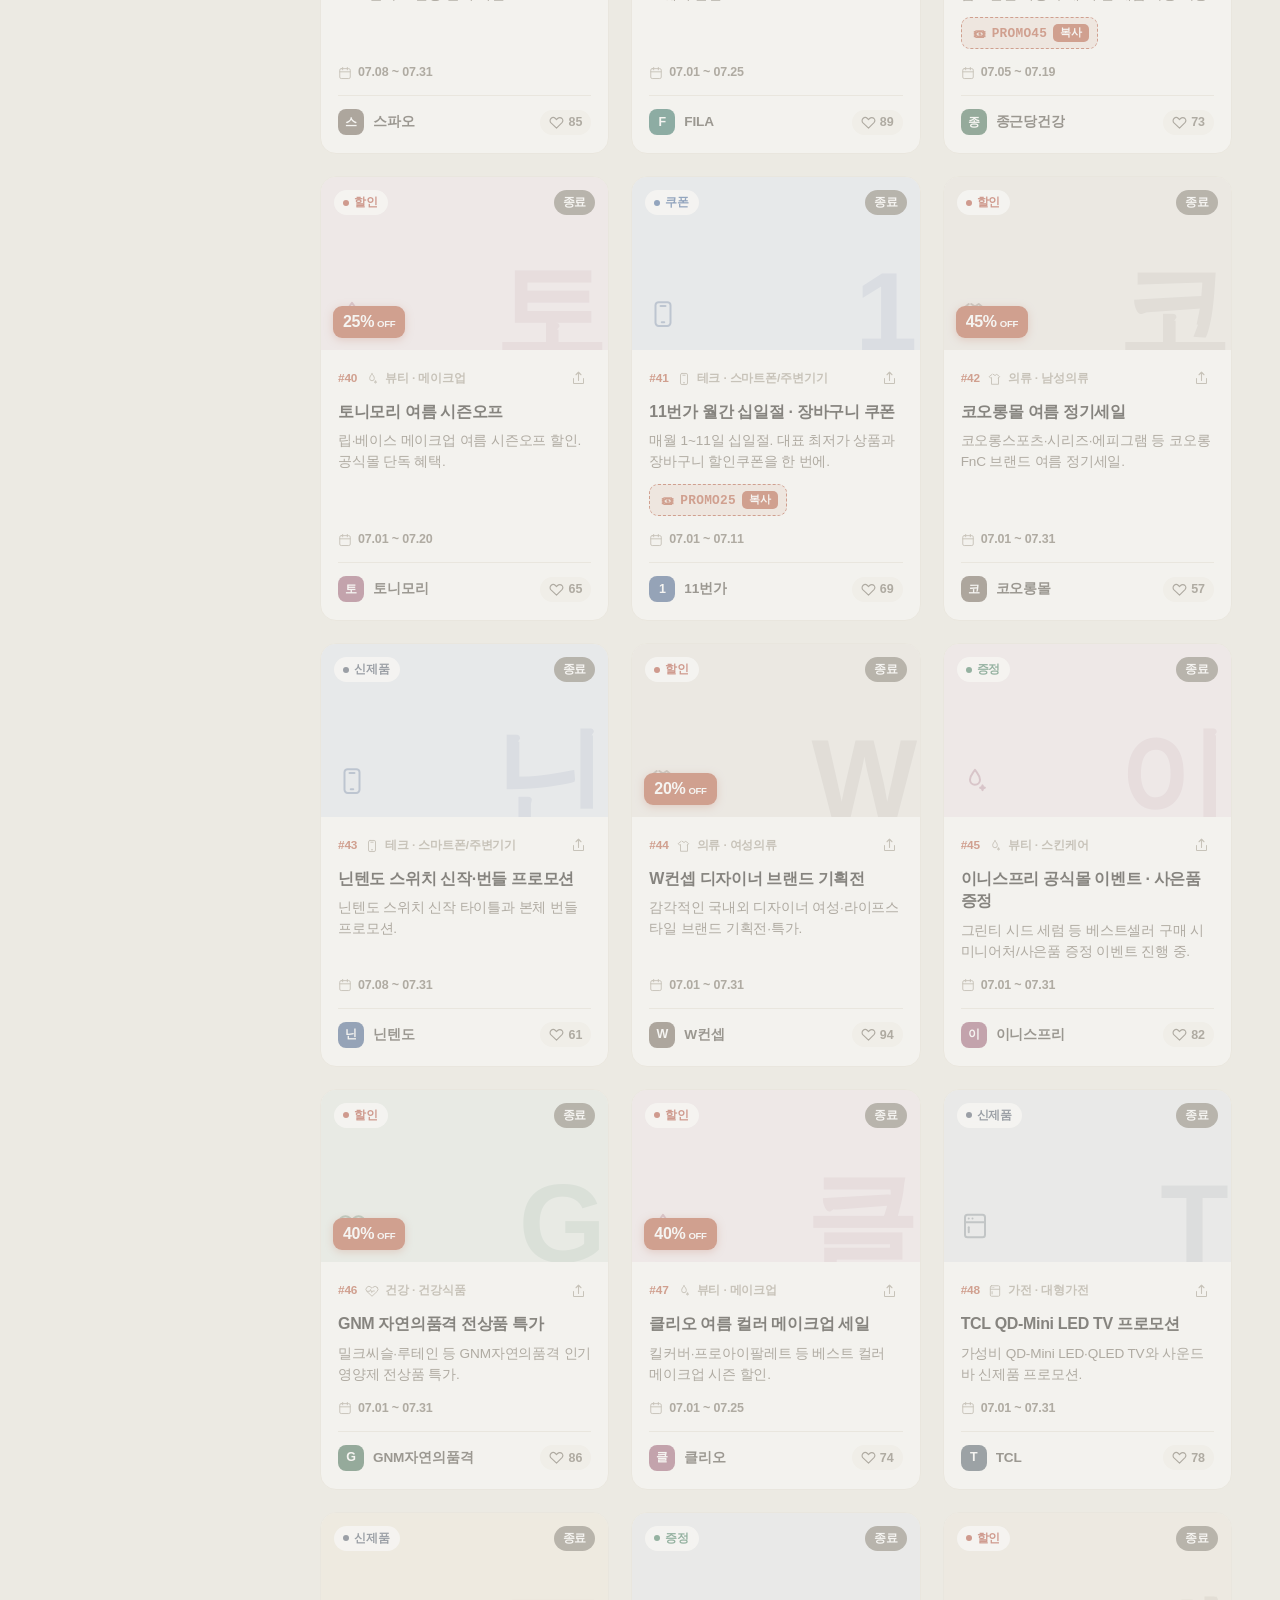
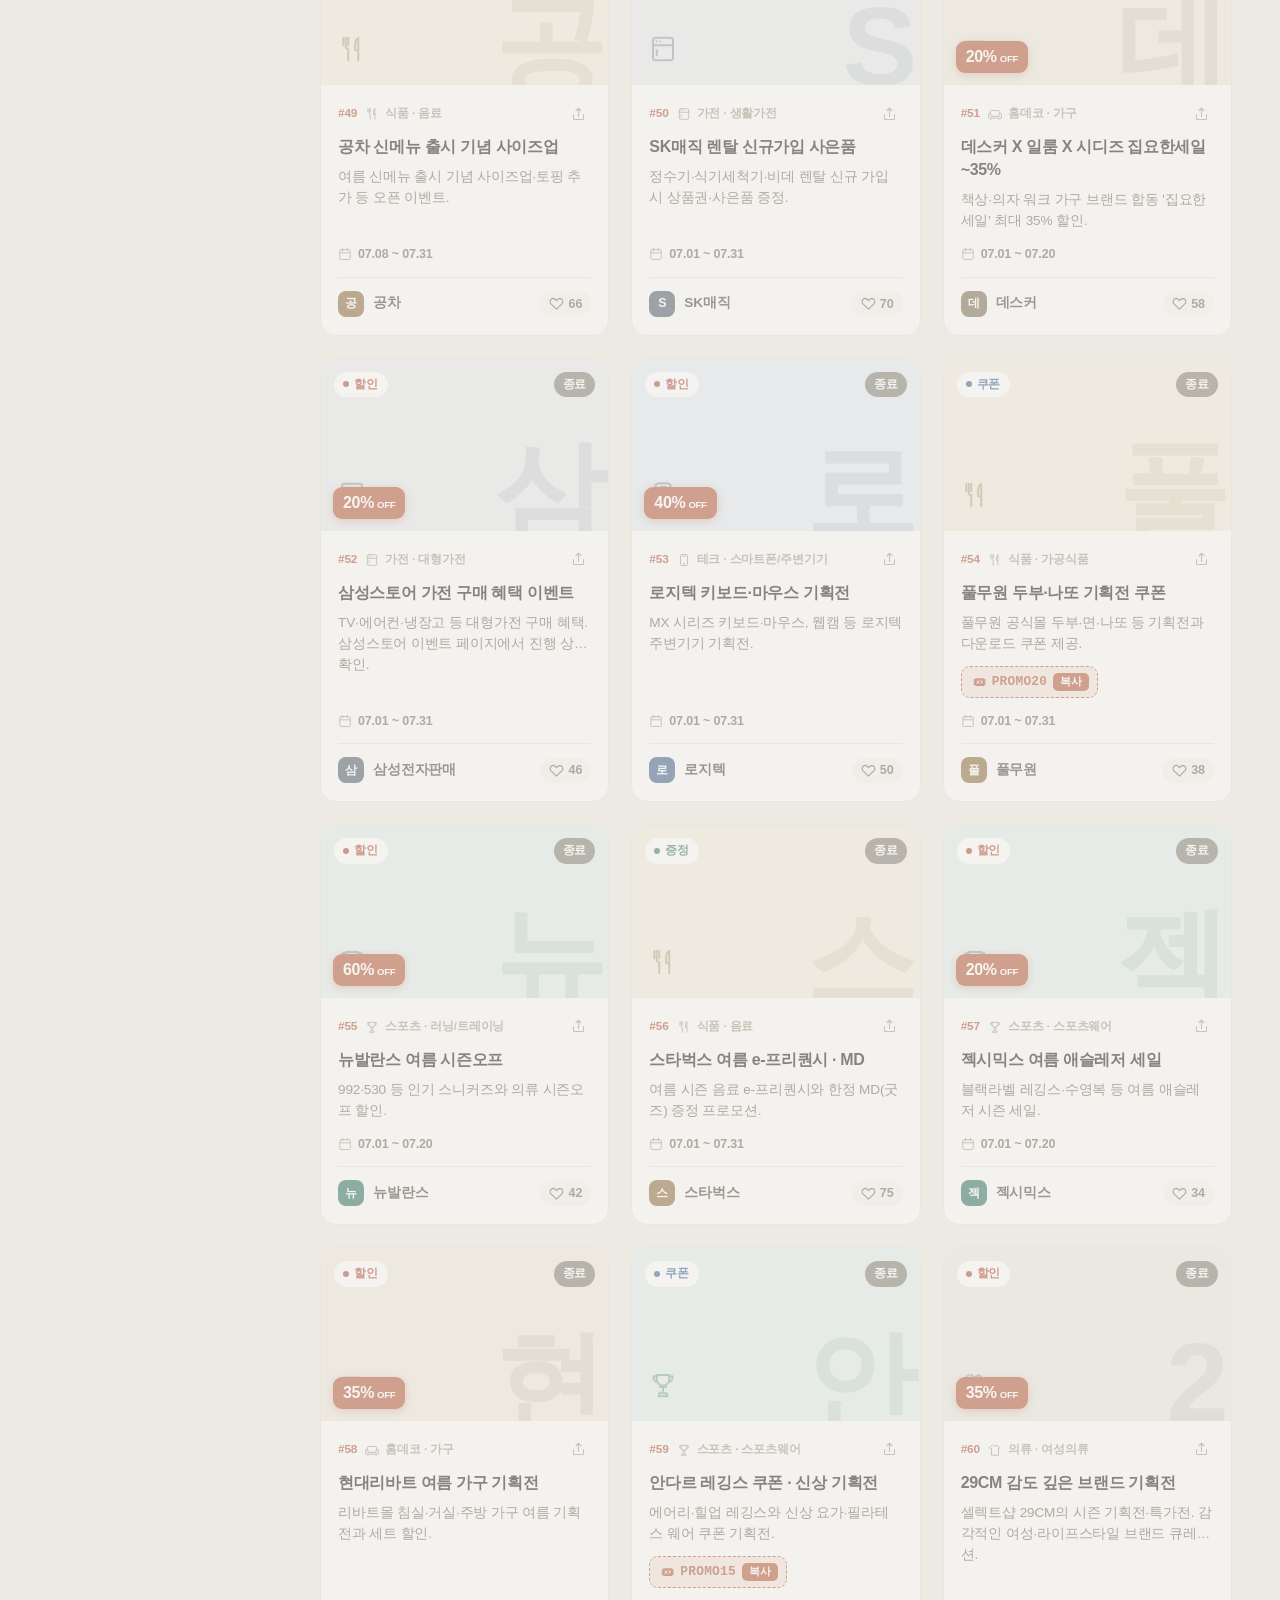
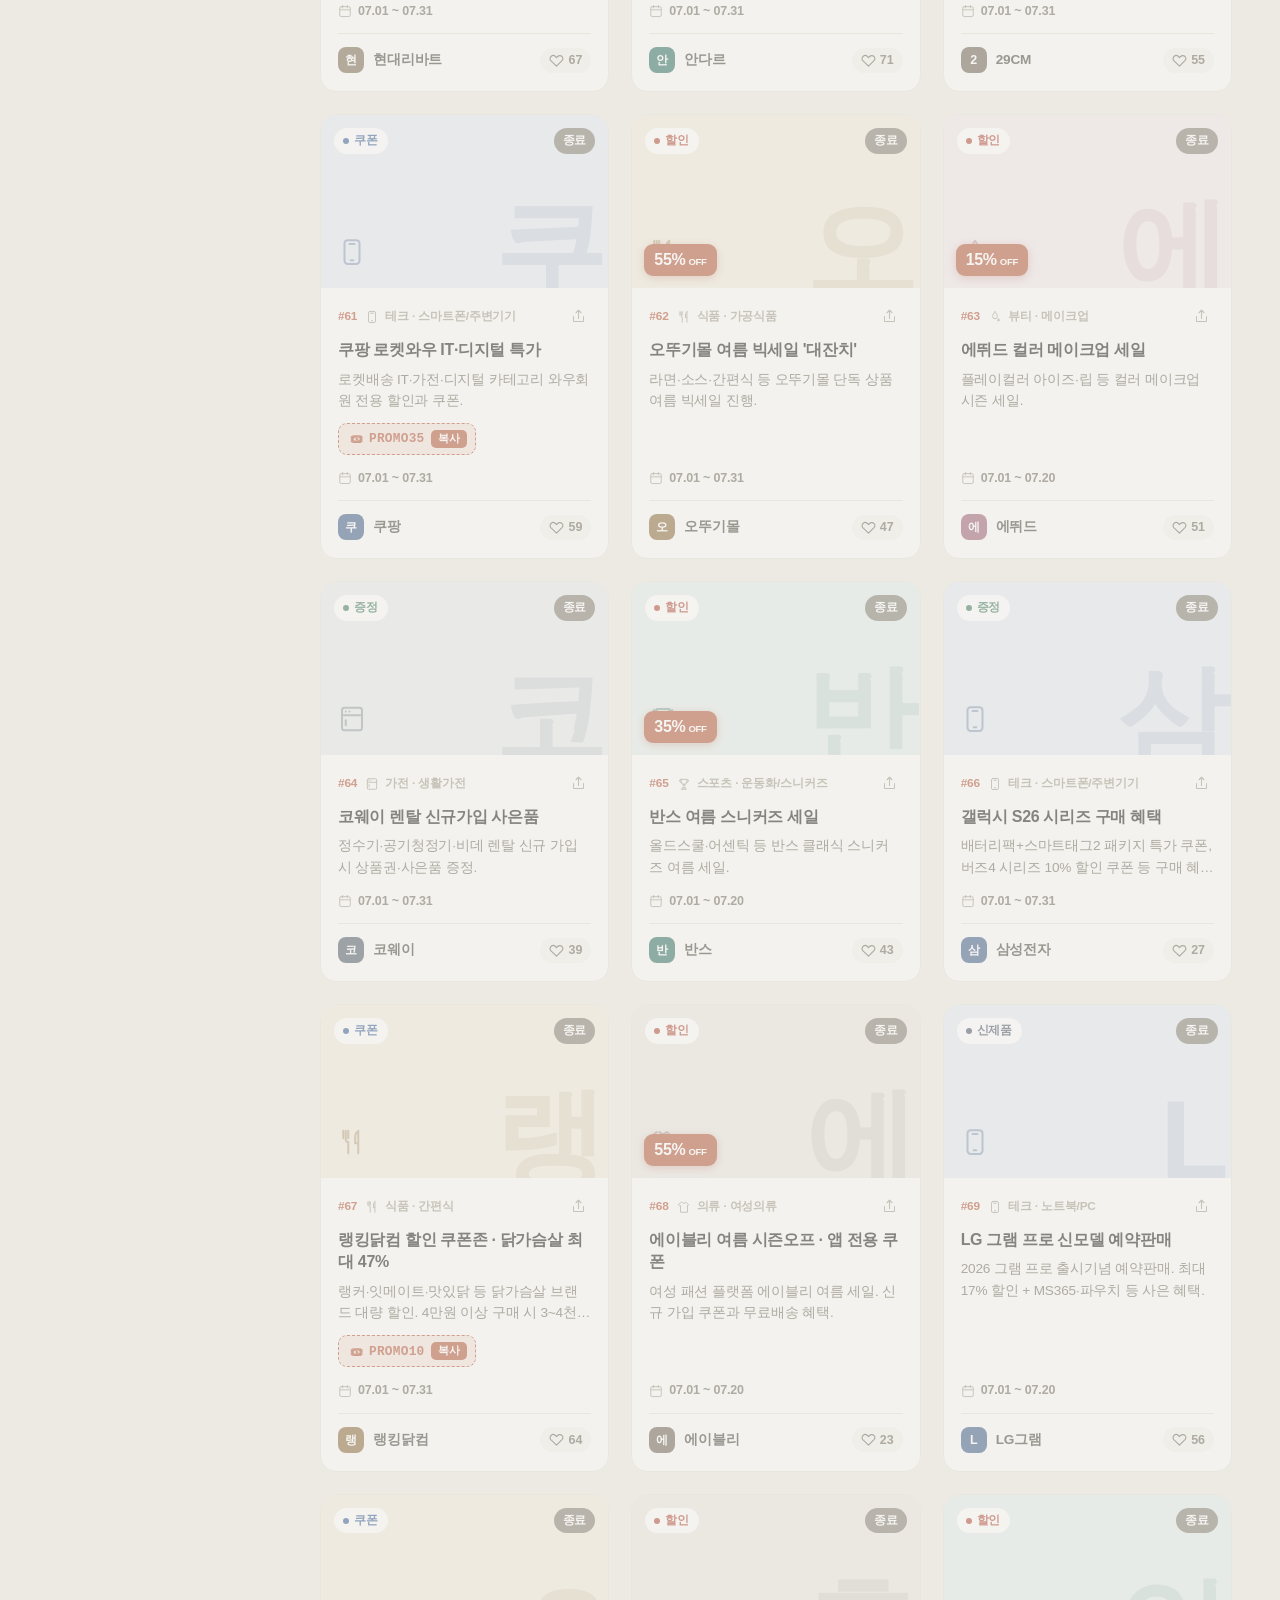
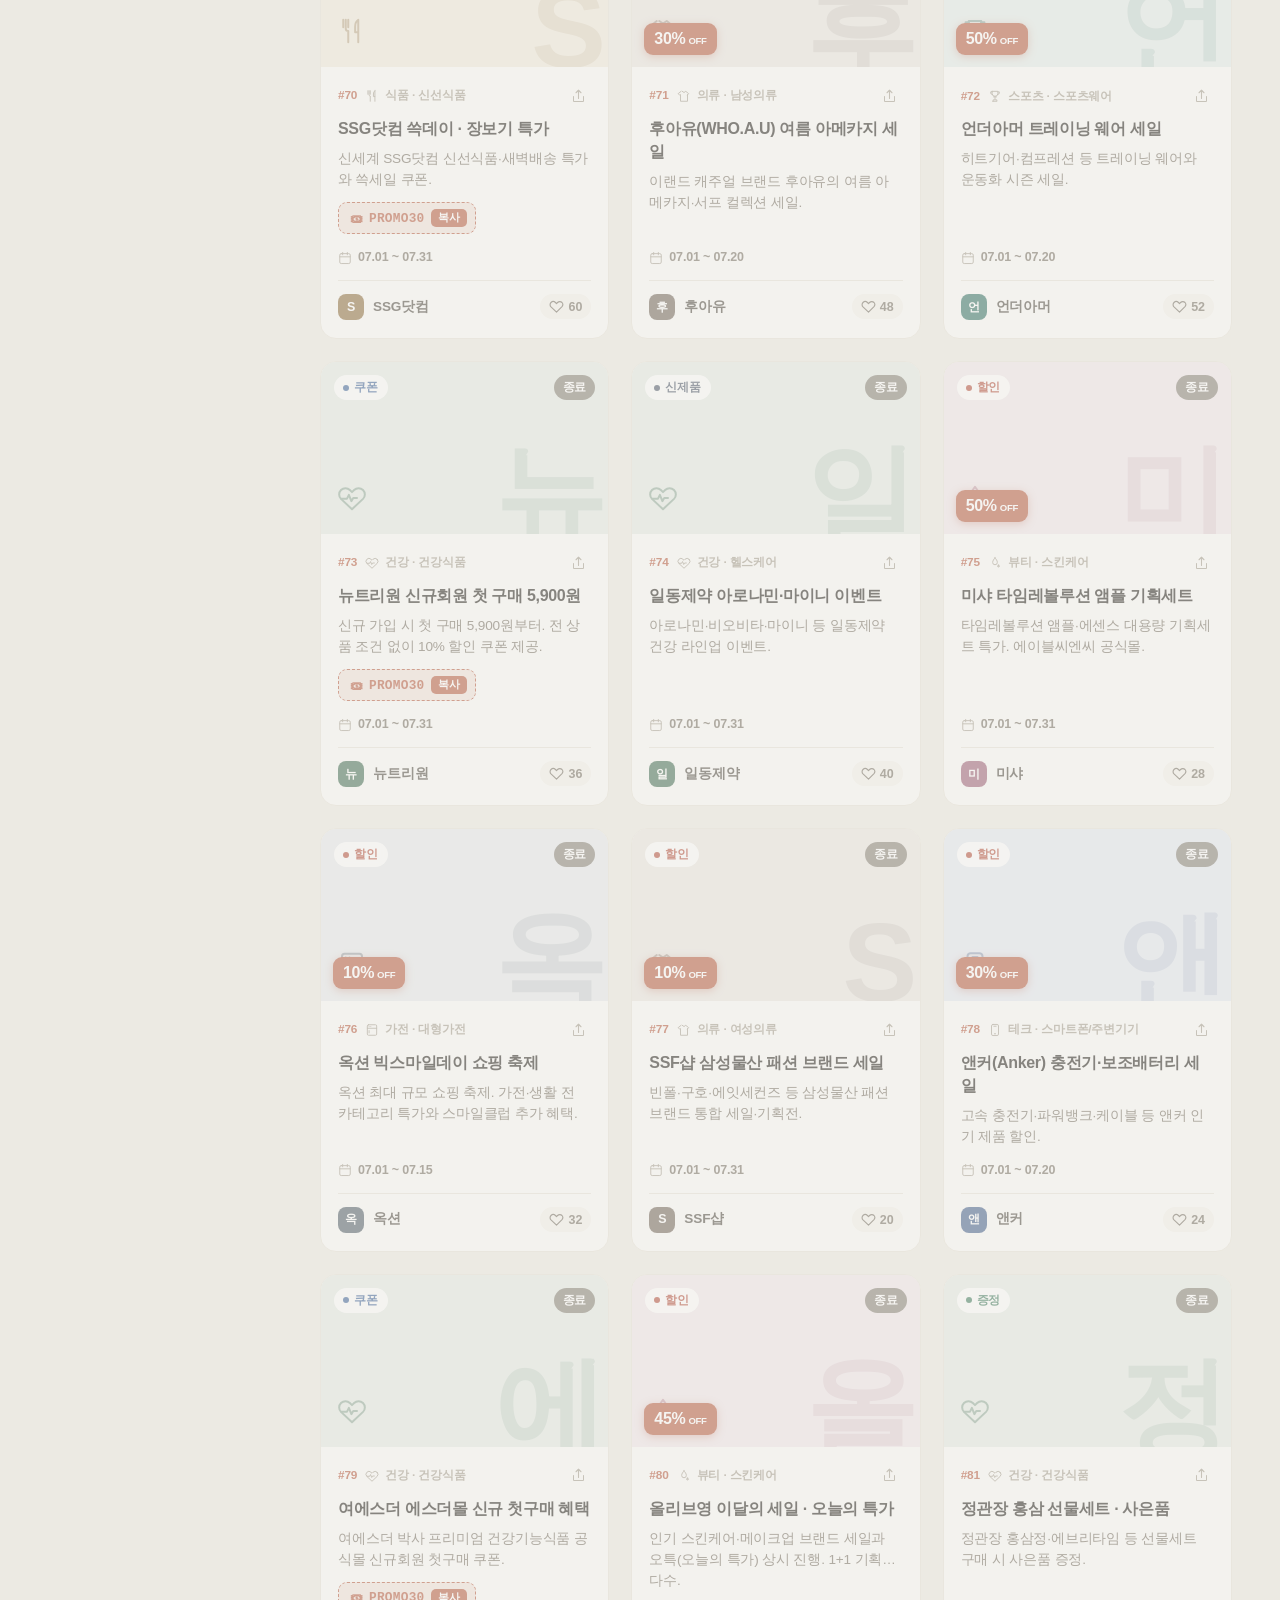
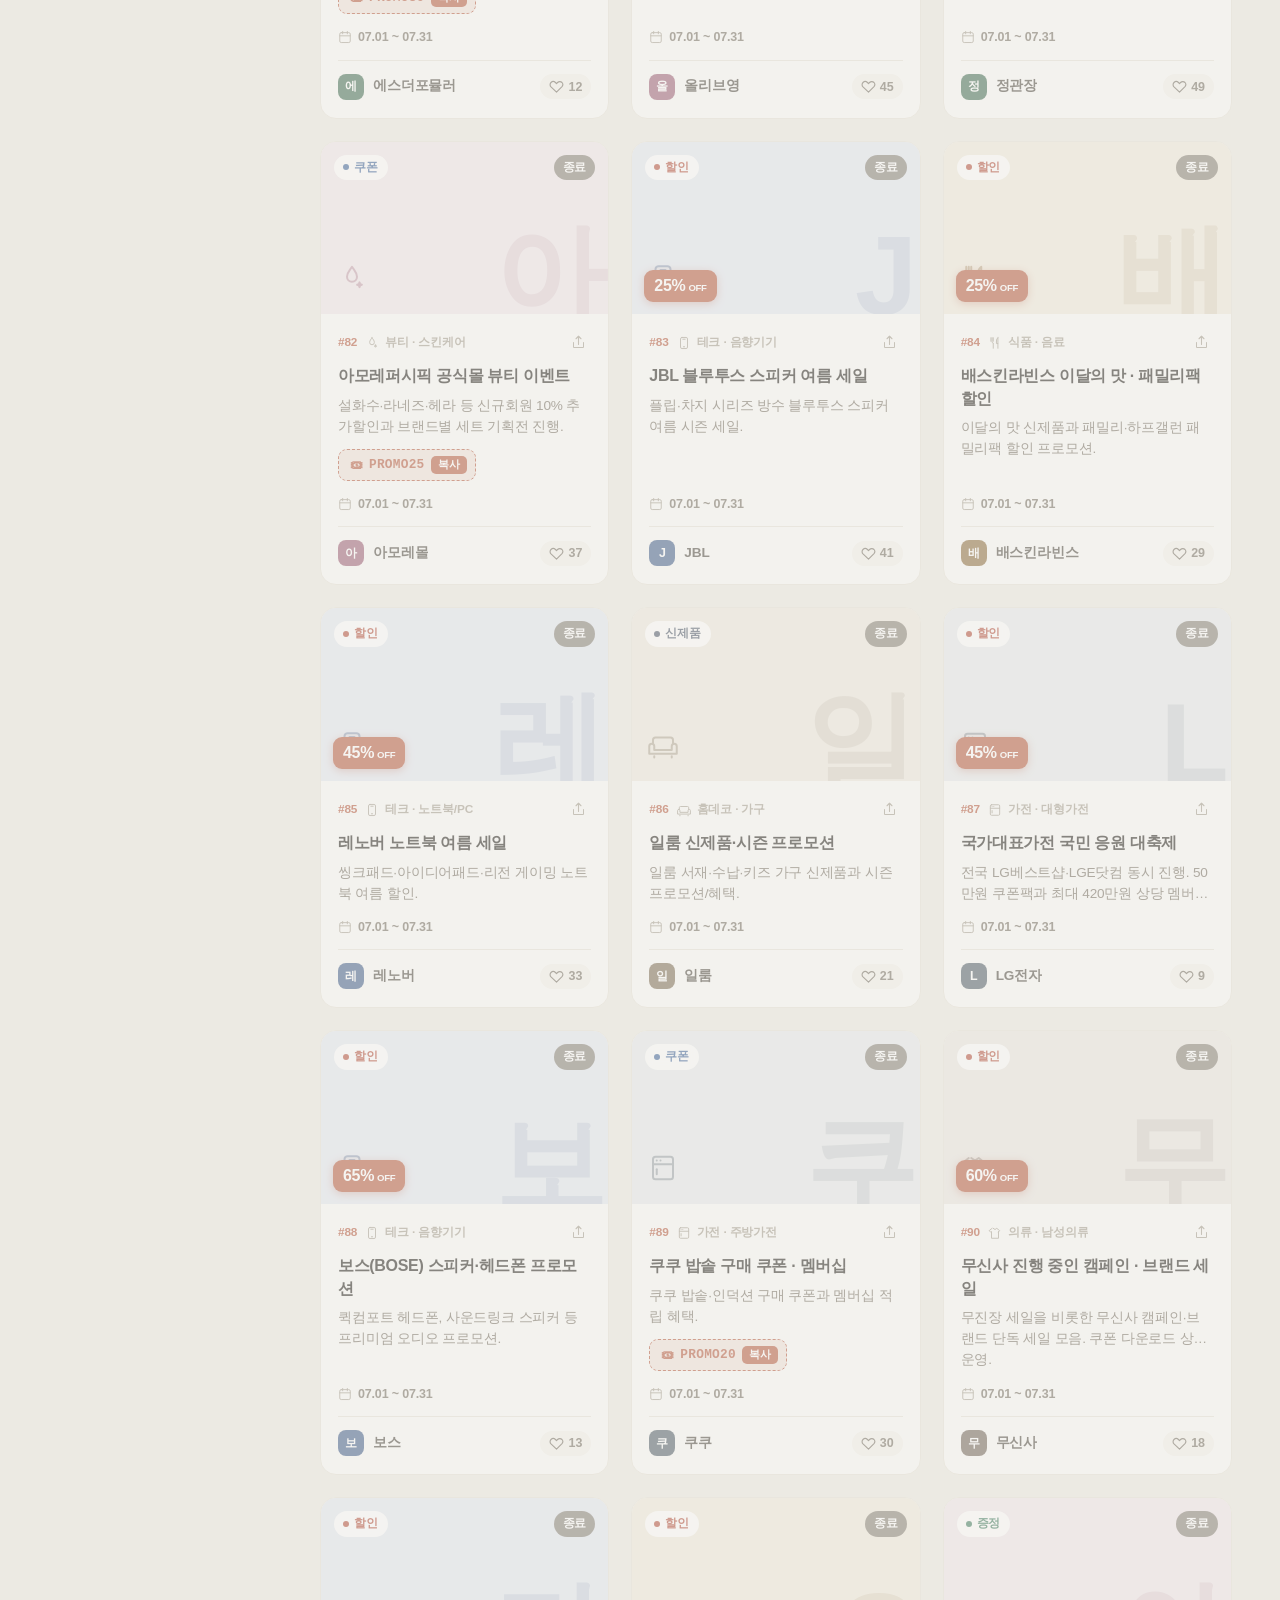
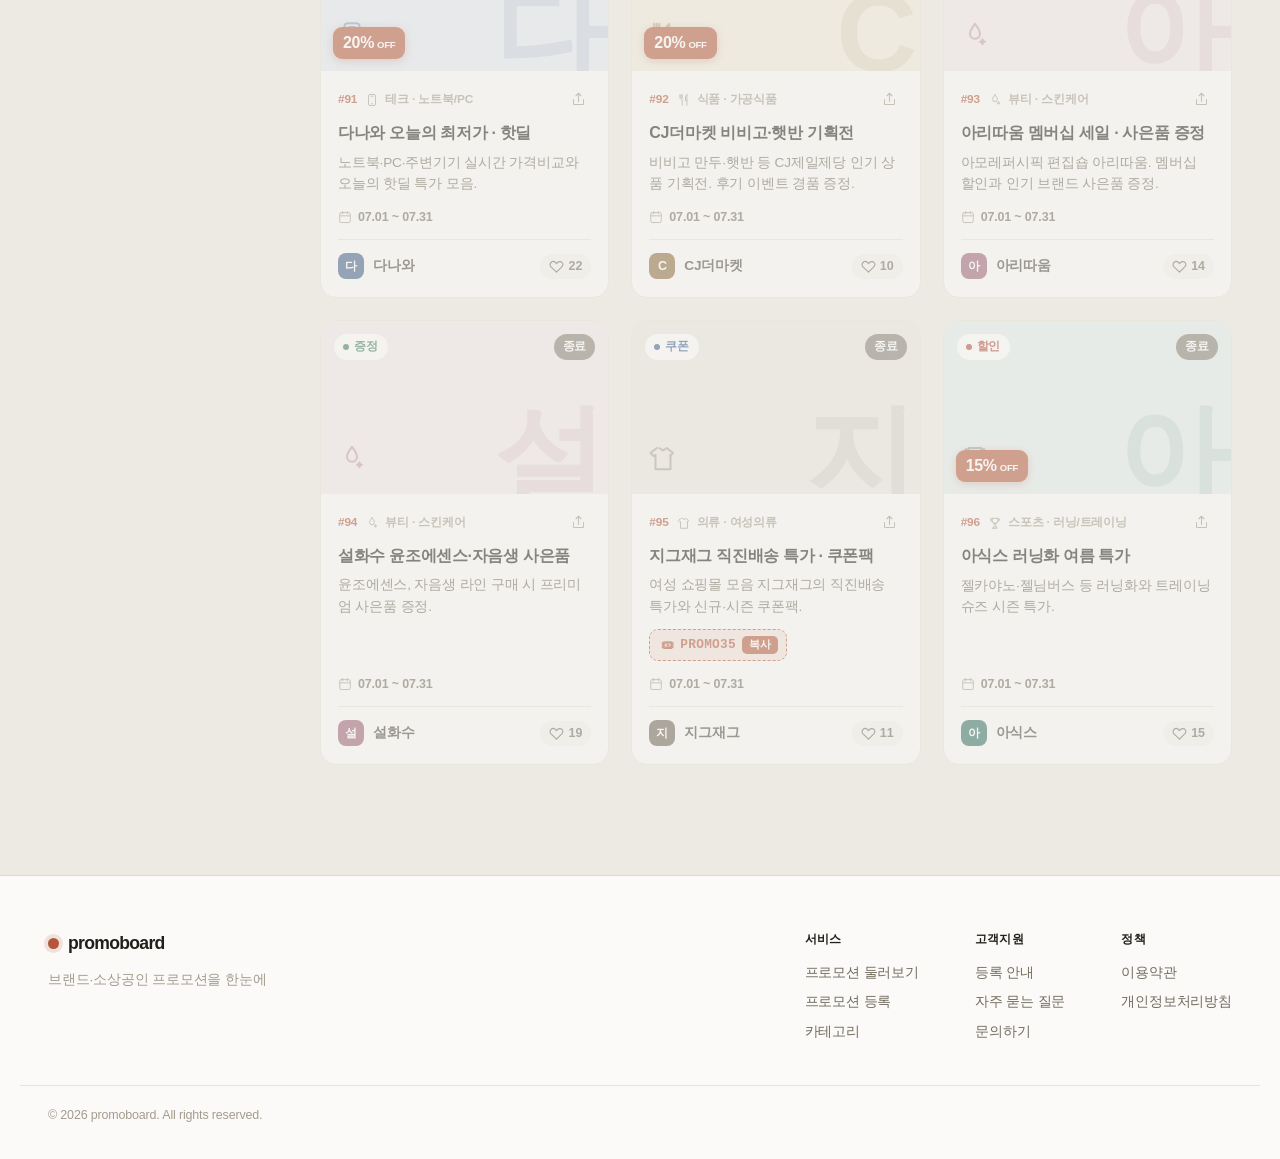
==== commit 4ace98af: "프로모션 등록을 기업회원 전용으로 노출 - 메인 헤더 '프로모션 등록' 버튼 js-biz(사업자 로그인 시에만) - register.html 사업자 가드(data-require=b" ====
--- a/index.html
+++ b/index.html
@@ -37,7 +37,7 @@
         <a href="report.html" class="header__link js-biz">인텔리전스</a>
         <a href="company.html" class="header__link js-biz">기업센터</a>
         <span id="authArea" class="auth-area"></span>
-        <a href="register.html" class="btn btn--primary">프로모션 등록</a>
+        <a href="register.html" class="btn btn--primary js-biz">프로모션 등록</a>
       </nav>
     </div>
   </header>
@@ -52,7 +52,7 @@
           <p class="hero__sub">할인부터 증정 · 체험단 · 신제품까지, 흩어져 있던 브랜드 프로모션을<br class="hero__br" />카테고리별로 한자리에 모았습니다.</p>
           <div class="hero__actions">
             <a href="#browse" class="btn btn--light">프로모션 둘러보기</a>
-            <a href="register.html" class="btn btn--ghost">우리 브랜드 등록하기 →</a>
+            <a href="signup.html" class="btn btn--ghost">우리 브랜드 광고하기 →</a>
           </div>
           <div class="hero__stats">
             <div><strong id="statTotal">0</strong><span>진행 중 프로모션</span></div>
--- a/css/style.css
+++ b/css/style.css
@@ -884,7 +884,7 @@
 /* ================= 인증 (로그인/회원가입) ================= */
 /* 역할별 메뉴 노출: 기본 숨김 → 사업자 로그인 시에만 */
 .js-biz { display: none; }
-body.is-biz .js-biz { display: inline; }
+body.is-biz .js-biz { display: inline-flex; }
 .auth-area { display: inline-flex; align-items: center; gap: 16px; }
 .auth-name { font-size: 0.85rem; font-weight: 700; color: var(--ink-2); }
 
